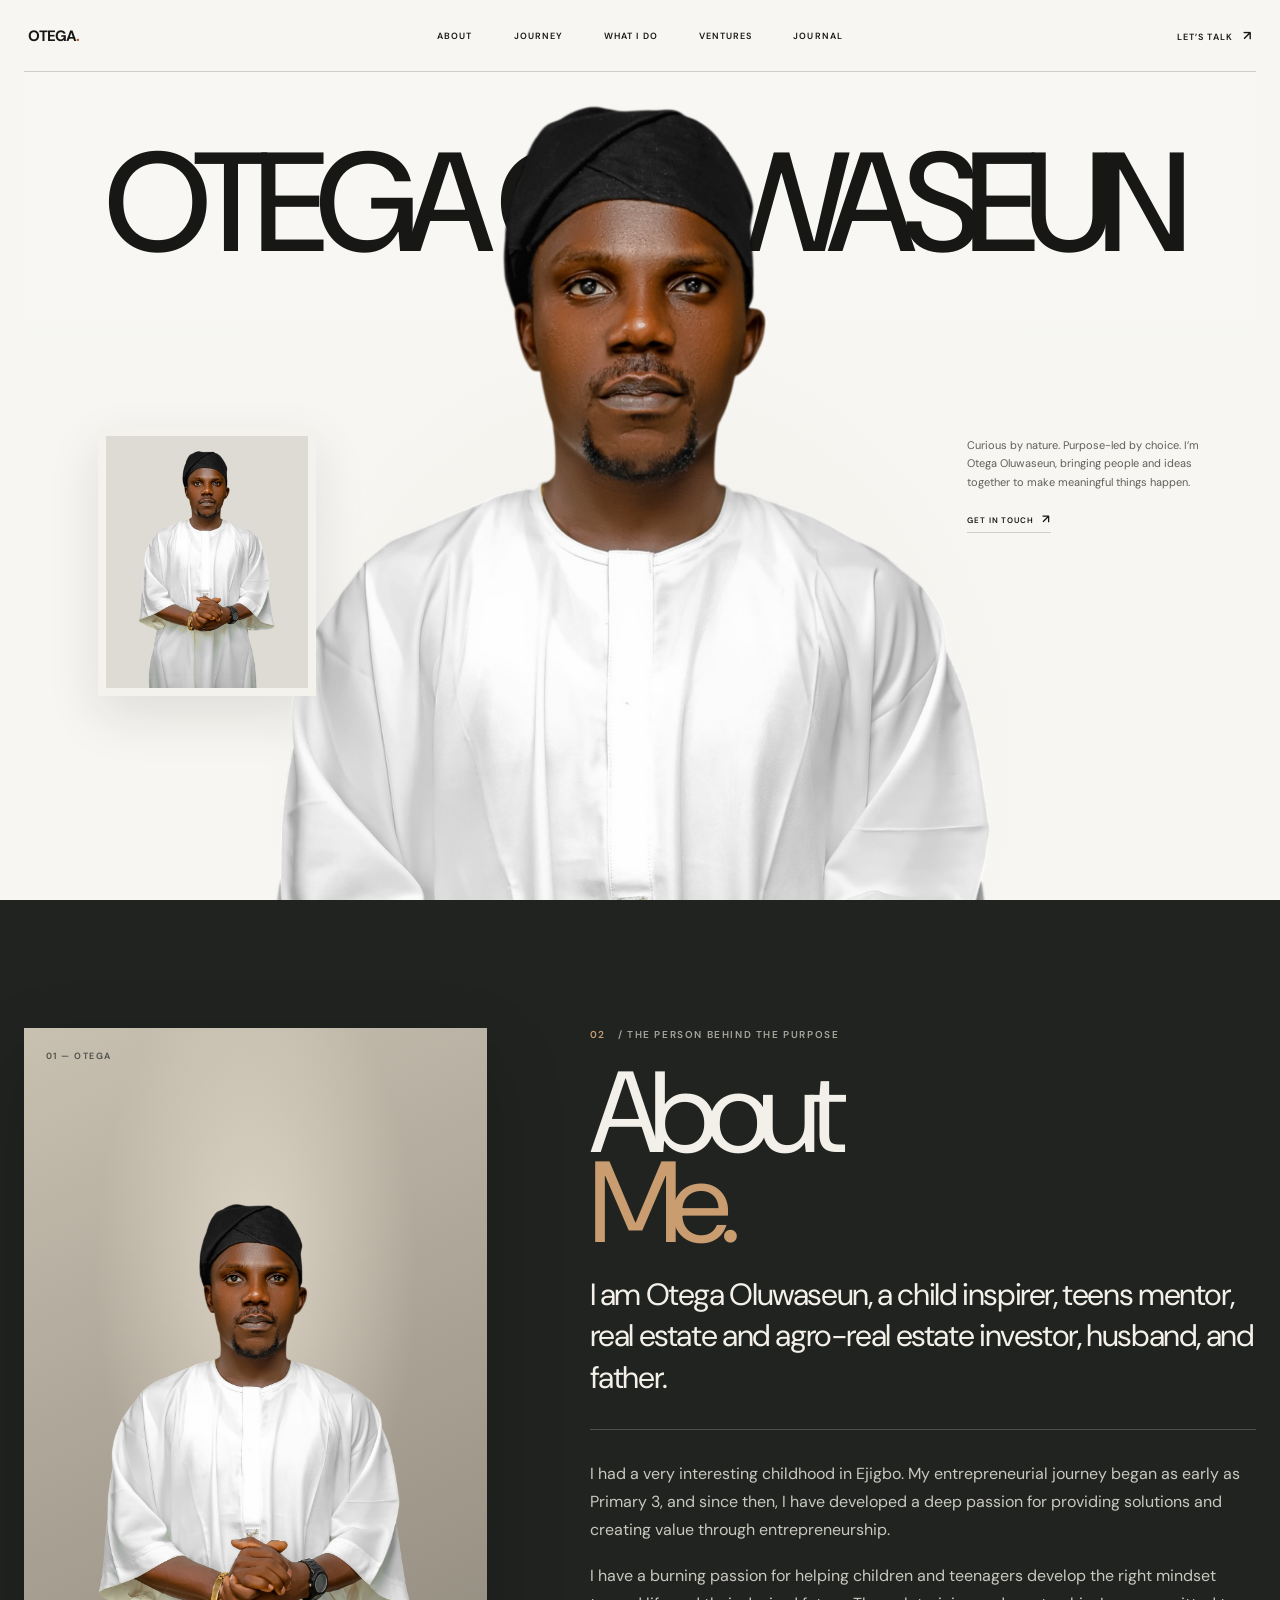
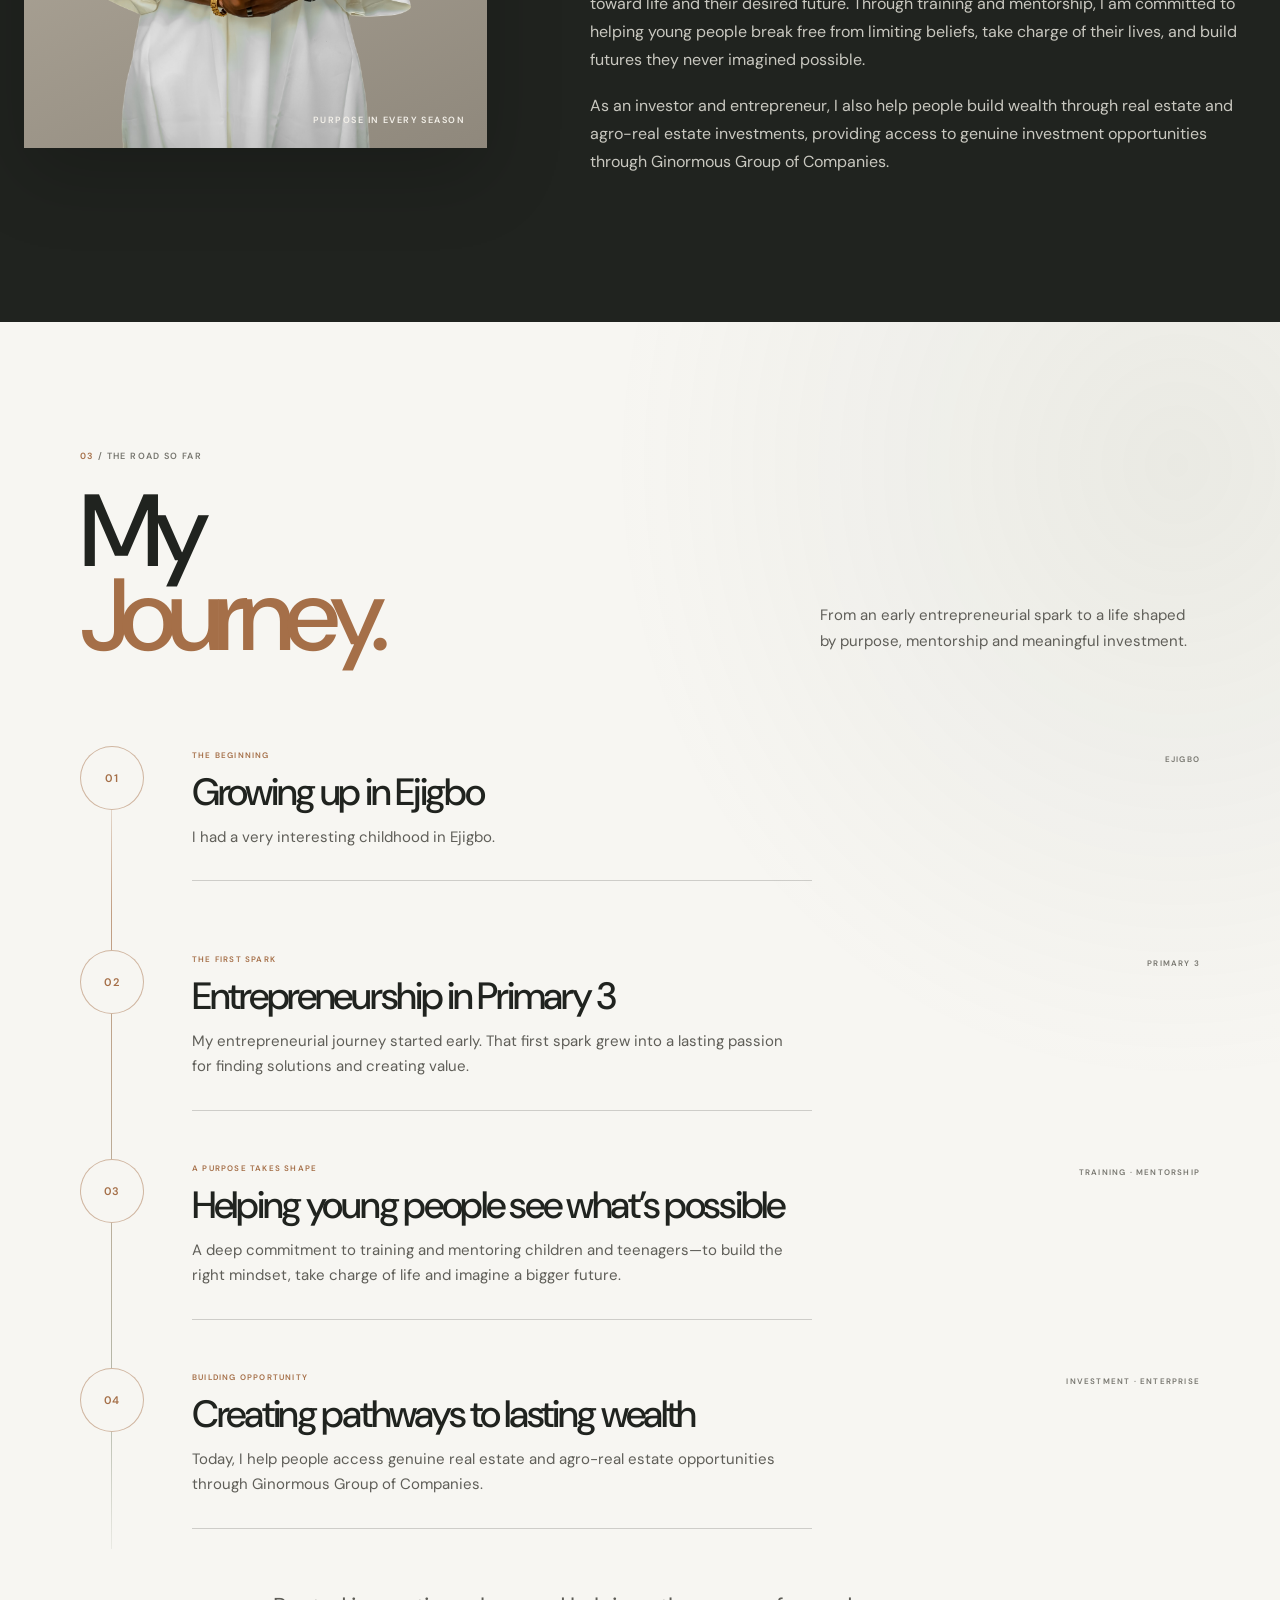
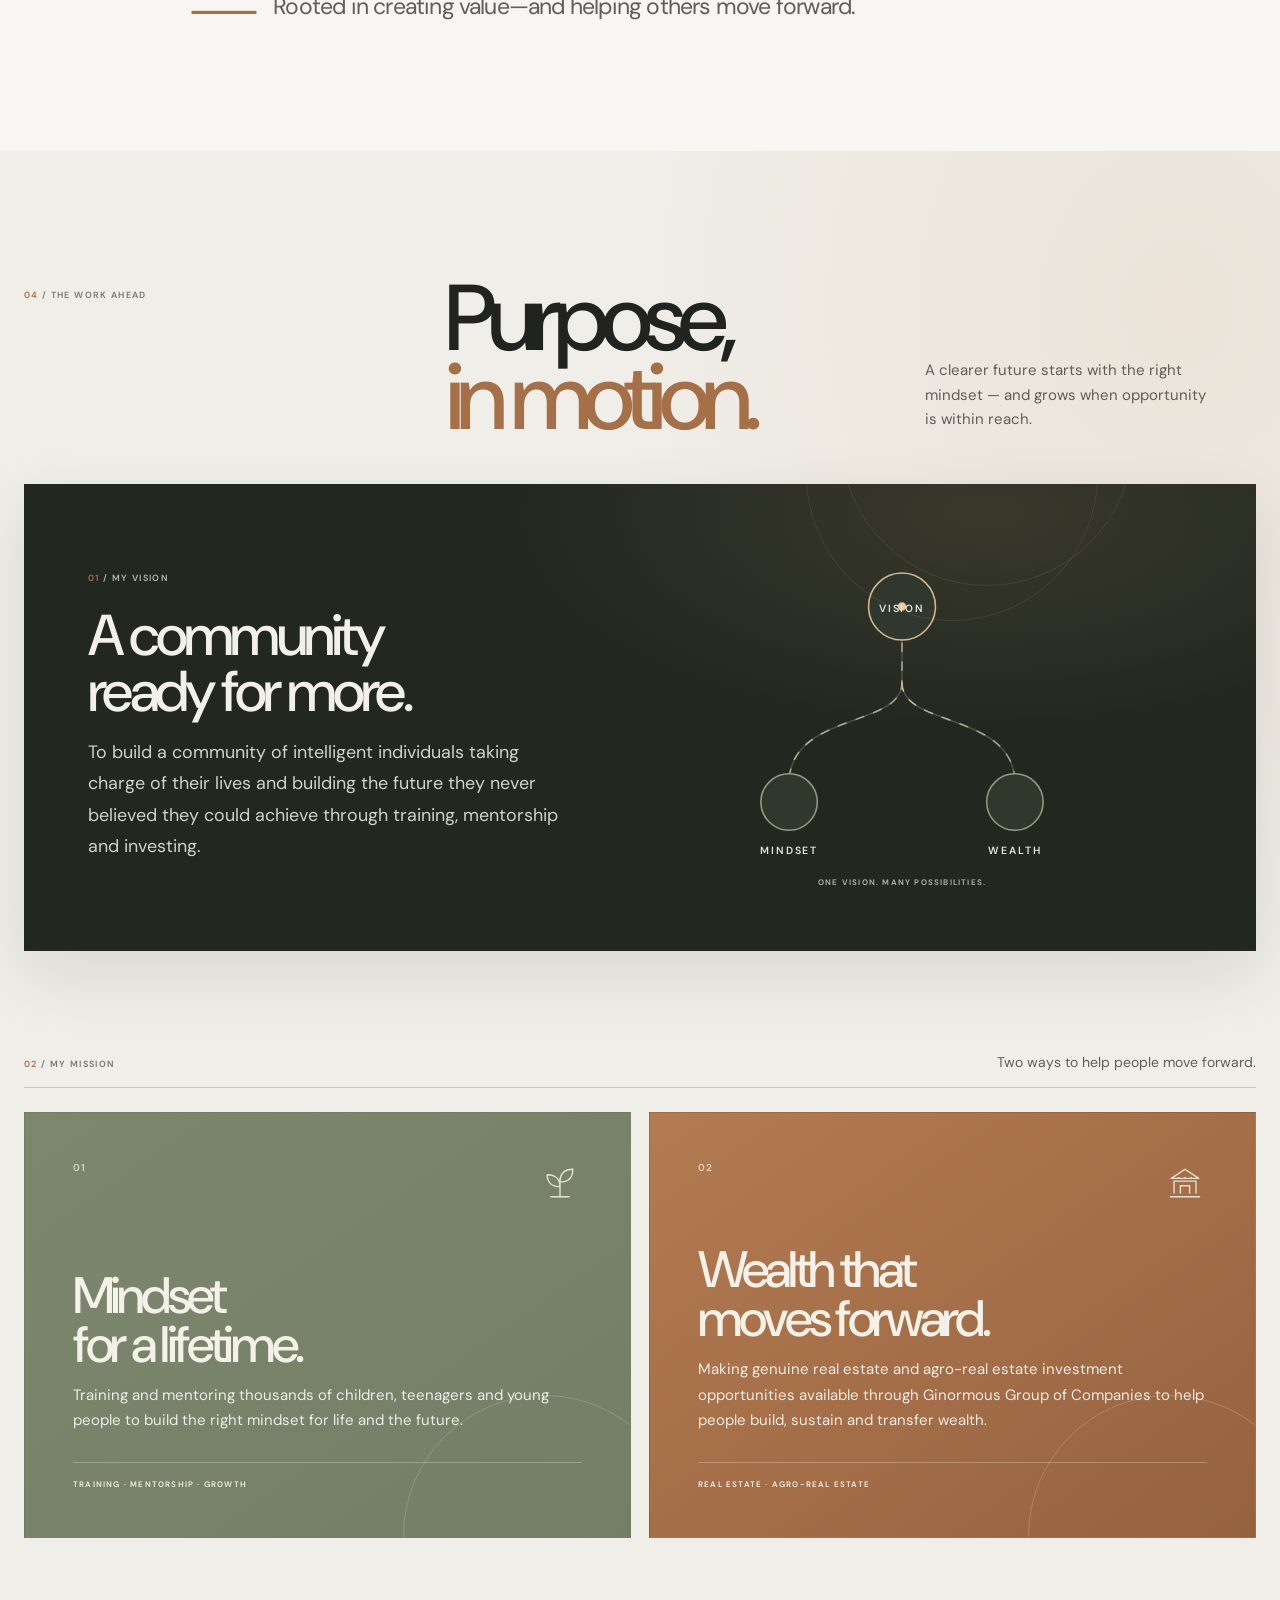
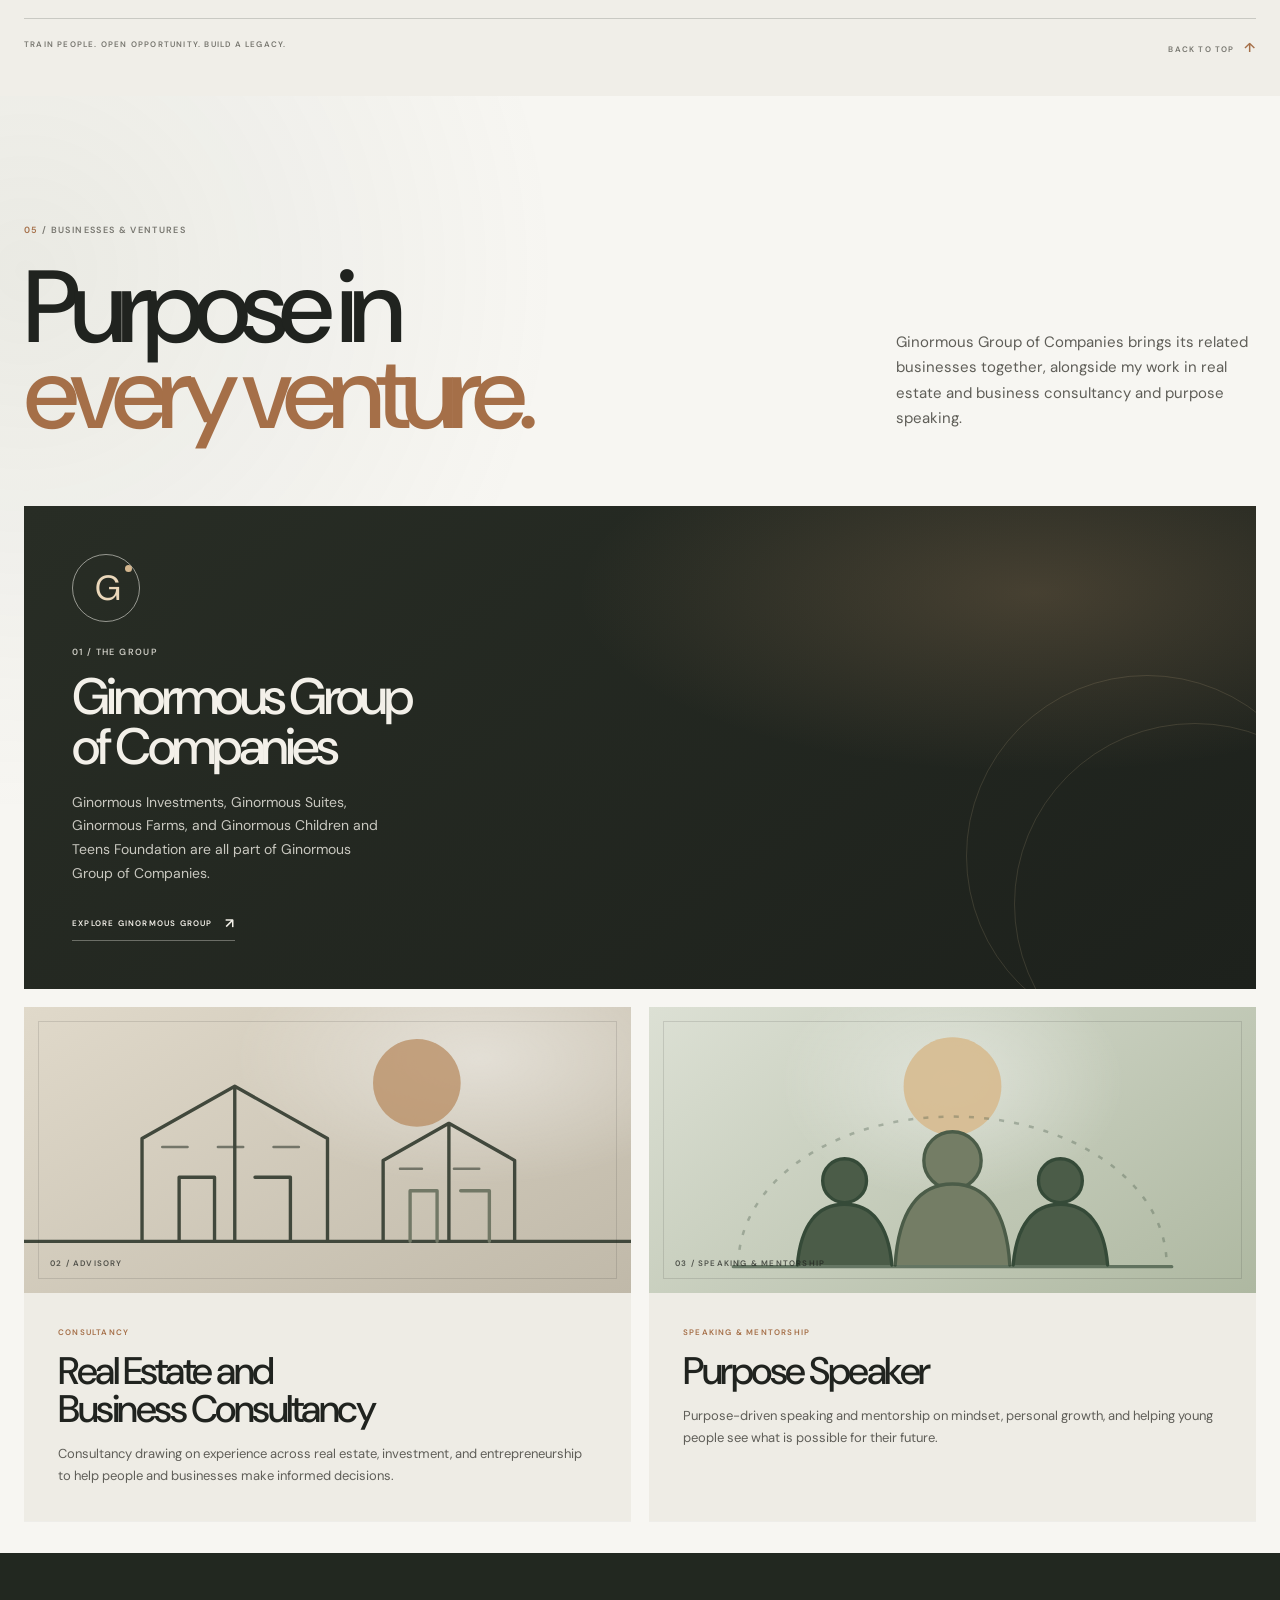
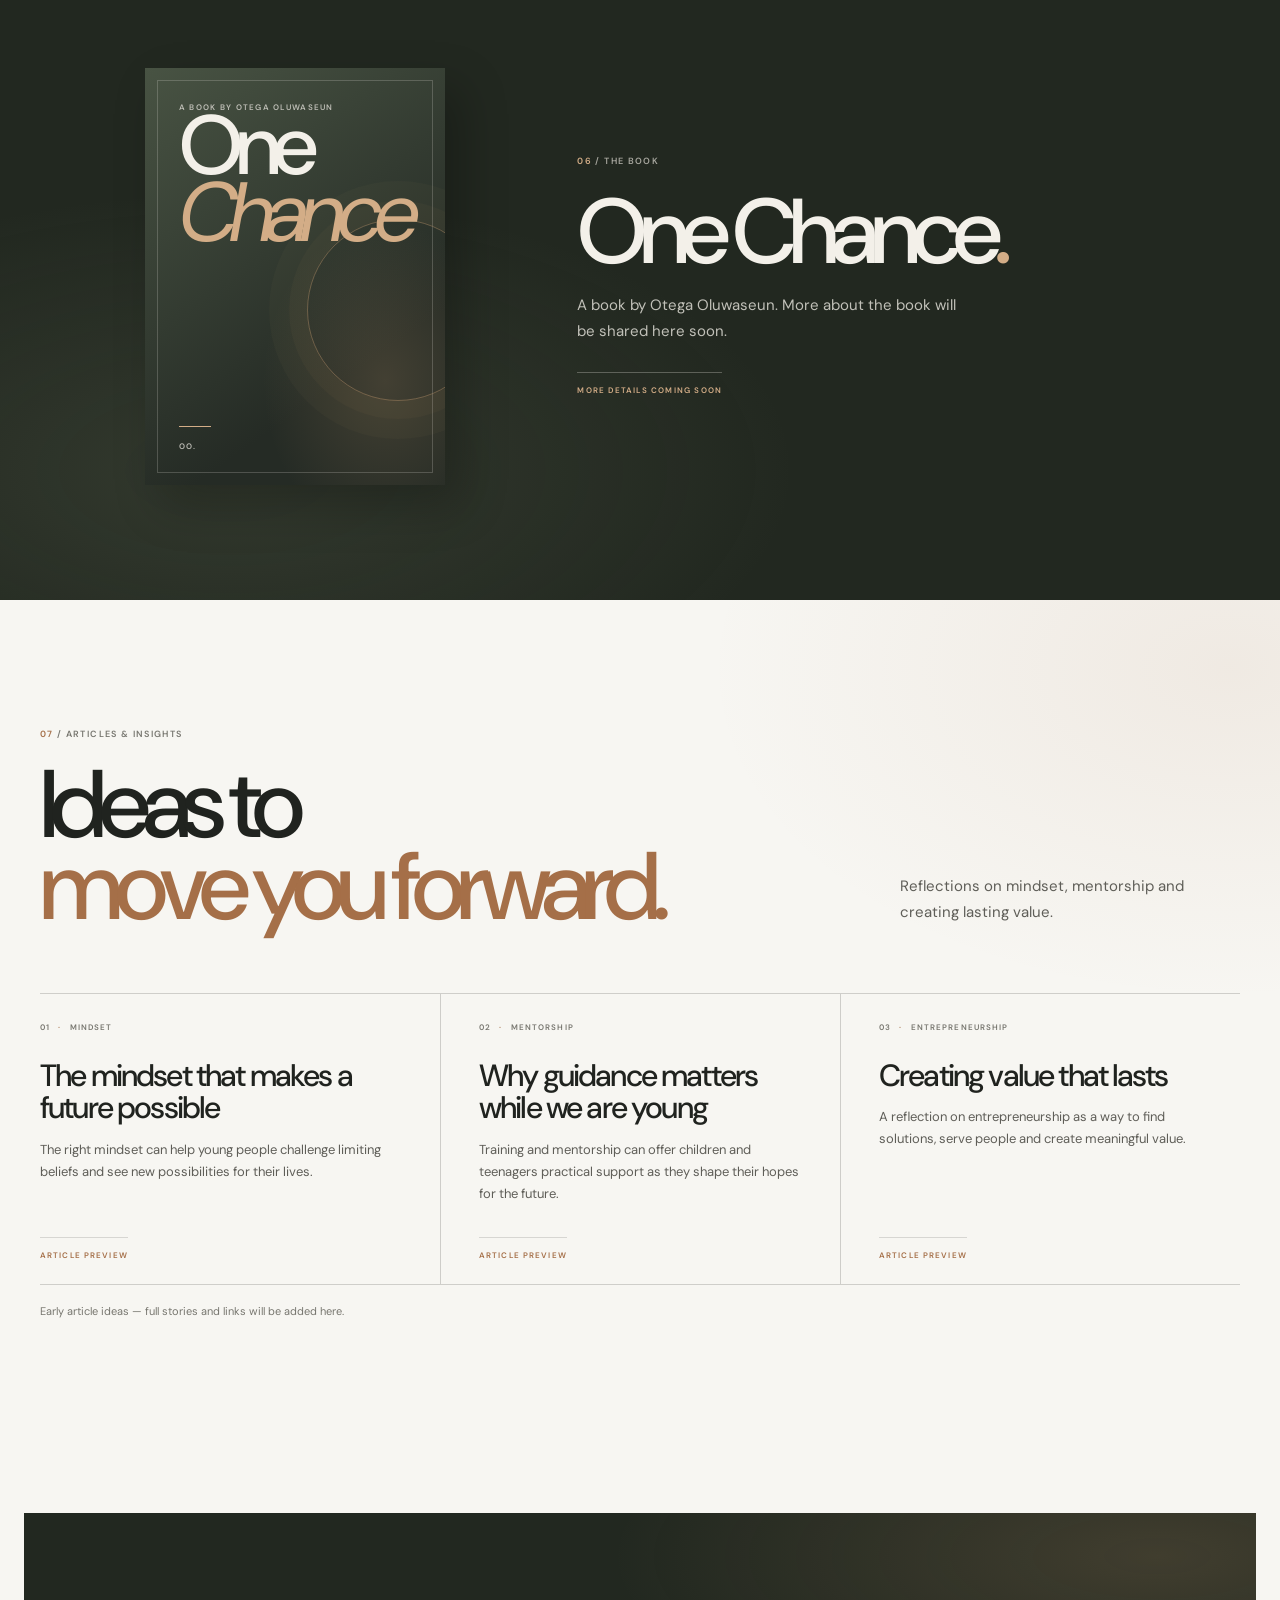
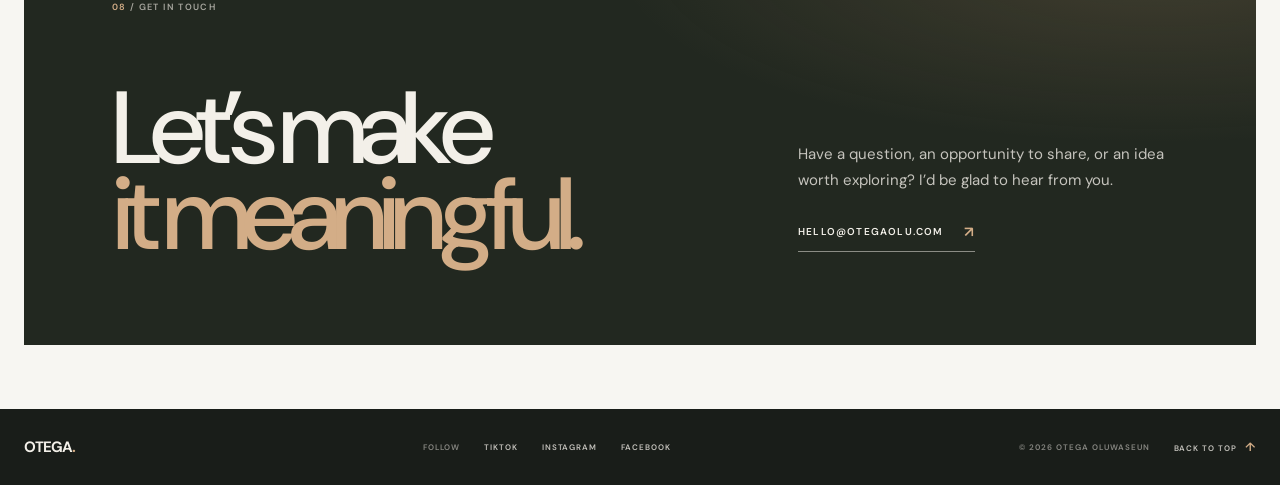
==== index.html @ bd90fb44 "Deploy Otega Oluwaseun portfolio Co-authored-by: Copilot <223556219+Copilot@users.noreply.github.com" ====
<!doctype html>
<html lang="en">
  <head>
    <meta charset="UTF-8" />
    <meta name="viewport" content="width=device-width, initial-scale=1" />
    <meta
      name="description"
      content="Meet Otega Oluwaseun — building thoughtful ideas with purpose."
    />
    <meta name="theme-color" content="#f7f6f2" />
    <title>Otega Oluwaseun — Personal Portfolio</title>
    <link rel="preconnect" href="https://fonts.googleapis.com" />
    <link rel="preconnect" href="https://fonts.gstatic.com" crossorigin />
    <link
      href="https://fonts.googleapis.com/css2?family=DM+Sans:wght@400;500;600;700&display=swap"
      rel="stylesheet"
    />
    <link rel="stylesheet" href="styles.css" />
    <script src="animations.js" defer></script>
  </head>
  <body>
    <a class="skip-link" href="#main-content">Skip to content</a>
    <div
      class="reading-progress"
      role="progressbar"
      aria-label="Page reading progress"
      aria-valuemin="0"
      aria-valuemax="100"
      aria-valuenow="0"
    >
      <span></span>
    </div>
    <main id="main-content" tabindex="-1">
      <section class="hero" id="home" aria-labelledby="hero-title">
        <header class="site-header">
          <a class="wordmark" href="#home" aria-label="Otega Oluwaseun home">
            OTEGA<span>.</span>
          </a>
          <button
            class="menu-toggle"
            type="button"
            aria-expanded="false"
            aria-controls="primary-navigation"
            aria-label="Open navigation menu"
          >
            <span></span>
            <span></span>
          </button>
          <nav class="main-nav" id="primary-navigation" aria-label="Main navigation">
            <a href="#about">ABOUT</a>
            <a href="#journey">JOURNEY</a>
            <a href="#mission">WHAT I DO</a>
            <a href="#ventures">VENTURES</a>
            <a href="#insights">JOURNAL</a>
            <a class="nav-contact" href="#contact">LET’S TALK <span aria-hidden="true">↗</span></a>
          </nav>
          <a class="contact-link" href="#contact">
            LET’S TALK <span aria-hidden="true">↗</span>
          </a>
        </header>

        <div class="hero-stage">
          <h1 id="hero-title" class="hero-title">OTEGA<br class="mobile-break" /> OLUWASEUN</h1>

          <img
            class="hero-portrait"
            data-hero-portrait
            src="images/Mr%20Tega%20Main.PNG"
            alt="Otega Oluwaseun, standing in a white traditional outfit"
            fetchpriority="high"
            decoding="async"
          />

          <div class="portrait-card" data-hero-card aria-hidden="true">
            <img
              src="images/Mr%20Tega%20Main.PNG"
              alt=""
              decoding="async"
            />
          </div>

          <div class="intro-copy" id="about-intro" data-hero-intro>
            <p>
              Curious by nature. Purpose-led by choice. I’m Otega Oluwaseun,
              bringing people and ideas together to make meaningful things
              happen.
            </p>
            <a class="text-link" href="mailto:hello@otegaolu.com">GET IN TOUCH <span aria-hidden="true">↗</span></a>
          </div>
        </div>
      </section>

      <section class="about-section" id="about" aria-labelledby="about-title">
        <div class="about-inner">
          <div class="about-visual" aria-hidden="true" data-reveal="left">
            <div class="about-visual-frame">
              <span class="about-image-index">01 — OTEGA</span>
              <img src="images/Mr%20Tega%20Main.PNG" alt="" loading="lazy" decoding="async" />
              <span class="about-image-caption">PURPOSE IN EVERY SEASON</span>
            </div>
          </div>

          <div class="about-copy" data-reveal="right">
            <p class="about-kicker"><span>02</span> / THE PERSON BEHIND THE PURPOSE</p>
            <h2 id="about-title">About<br /><span>Me.</span></h2>

            <p class="about-lead">
              I am Otega Oluwaseun, a child inspirer, teens mentor, real estate
              and agro-real estate investor, husband, and father.
            </p>

            <p class="about-story" data-reveal>
              I had a very interesting childhood in Ejigbo. My entrepreneurial
              journey began as early as Primary 3, and since then, I have
              developed a deep passion for providing solutions and creating
              value through entrepreneurship.
            </p>

            <p class="about-story" data-reveal>
              I have a burning passion for helping children and teenagers
              develop the right mindset toward life and their desired future.
              Through training and mentorship, I am committed to helping young
              people break free from limiting beliefs, take charge of their
              lives, and build futures they never imagined possible.
            </p>

            <p class="about-story" data-reveal>
              As an investor and entrepreneur, I also help people build wealth
              through real estate and agro-real estate investments, providing
              access to genuine investment opportunities through Ginormous
              Group of Companies.
            </p>
          </div>
        </div>
      </section>

      <section class="journey-section" id="journey" aria-labelledby="journey-title">
        <div class="journey-inner">
          <header class="journey-heading" data-reveal>
            <p class="journey-kicker"><span>03</span> / THE ROAD SO FAR</p>
            <div class="journey-heading-row">
              <h2 id="journey-title">My<br /><span>Journey.</span></h2>
              <p>
                From an early entrepreneurial spark to a life shaped by
                purpose, mentorship and meaningful investment.
              </p>
            </div>
          </header>

          <ol class="journey-timeline">
            <li class="journey-milestone" data-reveal>
              <span class="journey-marker" aria-hidden="true">01</span>
              <div class="journey-milestone-copy">
                <p class="journey-stage">THE BEGINNING</p>
                <h3>Growing up in Ejigbo</h3>
                <p>
                  I had a very interesting childhood in Ejigbo.
                </p>
              </div>
              <span class="journey-note">EJIGBO</span>
            </li>

            <li class="journey-milestone" data-reveal>
              <span class="journey-marker" aria-hidden="true">02</span>
              <div class="journey-milestone-copy">
                <p class="journey-stage">THE FIRST SPARK</p>
                <h3>Entrepreneurship in Primary 3</h3>
                <p>
                  My entrepreneurial journey started early. That first spark
                  grew into a lasting passion for finding solutions and
                  creating value.
                </p>
              </div>
              <span class="journey-note">PRIMARY 3</span>
            </li>

            <li class="journey-milestone" data-reveal>
              <span class="journey-marker" aria-hidden="true">03</span>
              <div class="journey-milestone-copy">
                <p class="journey-stage">A PURPOSE TAKES SHAPE</p>
                <h3>Helping young people see what’s possible</h3>
                <p>
                  A deep commitment to training and mentoring children and
                  teenagers—to build the right mindset, take charge of life
                  and imagine a bigger future.
                </p>
              </div>
              <span class="journey-note">TRAINING · MENTORSHIP</span>
            </li>

            <li class="journey-milestone" data-reveal>
              <span class="journey-marker" aria-hidden="true">04</span>
              <div class="journey-milestone-copy">
                <p class="journey-stage">BUILDING OPPORTUNITY</p>
                <h3>Creating pathways to lasting wealth</h3>
                <p>
                  Today, I help people access genuine real estate and
                  agro-real estate opportunities through Ginormous Group of
                  Companies.
                </p>
              </div>
              <span class="journey-note">INVESTMENT · ENTERPRISE</span>
            </li>
          </ol>

          <p class="journey-signoff" data-reveal>
            <span aria-hidden="true">—</span>
            Rooted in creating value—and helping others move forward.
          </p>
        </div>
      </section>

      <section class="direction-section" id="mission" aria-labelledby="direction-title">
        <div class="direction-inner">
          <header class="direction-heading" data-reveal>
            <p class="direction-kicker"><span>04</span> / THE WORK AHEAD</p>
            <h2 id="direction-title">Purpose,<br /><span>in motion.</span></h2>
            <p class="direction-intro">
              A clearer future starts with the right mindset — and grows when
              opportunity is within reach.
            </p>
          </header>

          <article class="vision-card" id="vision" data-reveal>
            <div class="vision-copy">
              <p class="direction-label"><span>01</span> / MY VISION</p>
              <h3>A community<br />ready for more.</h3>
              <p class="vision-statement">
                To build a community of intelligent individuals taking charge
                of their lives and building the future they never believed they
                could achieve through training, mentorship and investing.
              </p>
            </div>

            <div class="vision-diagram">
              <svg
                viewBox="0 0 440 320"
                role="img"
                aria-label="One shared vision connects personal growth and lasting wealth."
              >
                <defs>
                  <linearGradient id="vision-path" x1="0" y1="0" x2="1" y2="1">
                    <stop offset="0" stop-color="#d5b78f" />
                    <stop offset="1" stop-color="#8f9b7c" />
                  </linearGradient>
                </defs>
                <path class="diagram-track" d="M220 73V129C220 172 112 157 112 225" />
                <path class="diagram-track" d="M220 129C220 172 328 157 328 225" />
                <path class="diagram-flow" d="M220 73V129C220 172 112 157 112 225" />
                <path class="diagram-flow diagram-flow-delay" d="M220 129C220 172 328 157 328 225" />
                <circle class="diagram-core" cx="220" cy="56" r="32" />
                <circle class="diagram-node" cx="112" cy="243" r="27" />
                <circle class="diagram-node" cx="328" cy="243" r="27" />
                <circle class="diagram-spark" cx="220" cy="56" r="4" />
                <text x="220" y="61" text-anchor="middle">VISION</text>
                <text x="112" y="293" text-anchor="middle">MINDSET</text>
                <text x="328" y="293" text-anchor="middle">WEALTH</text>
              </svg>
              <span class="diagram-note">ONE VISION. MANY POSSIBILITIES.</span>
            </div>
          </article>

          <div class="mission-heading" id="mission-pillars" data-reveal>
            <p class="direction-label"><span>02</span> / MY MISSION</p>
            <p>Two ways to help people move forward.</p>
          </div>

          <div class="mission-grid">
            <article class="mission-card mission-card-growth" data-reveal>
              <div class="mission-card-top">
                <span class="mission-number">01</span>
                <svg viewBox="0 0 48 48" aria-hidden="true">
                  <path d="M24 39V19M24 28c-9 0-14-5-14-13 9 0 14 5 14 13ZM24 23c0-9 5-14 14-14 0 9-5 14-14 14Z" />
                  <path d="M14 39h20" />
                </svg>
              </div>
              <h3>Mindset<br />for a lifetime.</h3>
              <p>
                Training and mentoring thousands of children, teenagers and
                young people to build the right mindset for life and the
                future.
              </p>
              <span class="mission-card-foot">TRAINING · MENTORSHIP · GROWTH</span>
            </article>

            <article class="mission-card mission-card-wealth" data-reveal>
              <div class="mission-card-top">
                <span class="mission-number">02</span>
                <svg viewBox="0 0 48 48" aria-hidden="true">
                  <path d="M8 39h32M12 35V22h24v13M9 19l15-10 15 10H9Z" />
                  <path d="M19 35v-8h10v8M17 18h.01M24 18h.01M31 18h.01" />
                </svg>
              </div>
              <h3>Wealth that<br />moves forward.</h3>
              <p>
                Making genuine real estate and agro-real estate investment
                opportunities available through Ginormous Group of Companies
                to help people build, sustain and transfer wealth.
              </p>
              <span class="mission-card-foot">REAL ESTATE · AGRO-REAL ESTATE</span>
            </article>
          </div>

          <div class="direction-footer" data-reveal>
            <span>TRAIN PEOPLE. OPEN OPPORTUNITY. BUILD A LEGACY.</span>
            <a href="#home">BACK TO TOP <span aria-hidden="true">↑</span></a>
          </div>
        </div>
      </section>

      <section class="ventures-section" id="ventures" aria-labelledby="ventures-title">
        <div class="ventures-inner">
          <header class="ventures-heading" data-reveal>
            <p class="ventures-kicker"><span>05</span> / BUSINESSES &amp; VENTURES</p>
            <div class="ventures-title-row">
              <h2 id="ventures-title">Purpose in<br /><span>every venture.</span></h2>
              <p>
                Ginormous Group of Companies brings its related businesses
                together, alongside my work in real estate and business
                consultancy and purpose speaking.
              </p>
            </div>
          </header>

          <div class="ventures-layout">
            <article class="ventures-brand" data-reveal="left">
              <div class="brand-mark" aria-hidden="true">
                <span>G</span>
                <i></i>
              </div>
              <p class="brand-eyebrow">01 / THE GROUP</p>
              <h3>Ginormous Group<br />of Companies</h3>
              <p class="brand-copy">
                Ginormous Investments, Ginormous Suites, Ginormous Farms, and
                Ginormous Children and Teens Foundation are all part of
                Ginormous Group of Companies.
              </p>
              <a class="brand-link" href="ginormous-group.html">
                EXPLORE GINORMOUS GROUP <span aria-hidden="true">↗</span>
              </a>
            </article>

            <div class="venture-cards" id="venture-cards">
              <article class="venture-card" data-reveal>
                <div class="venture-art venture-art-property" aria-hidden="true">
                  <svg viewBox="0 0 360 170">
                    <path class="property-sun" d="M259 45a26 26 0 1 0 0 .1" />
                    <path class="property-ground" d="M0 139h360" />
                    <path class="property-building" d="M70 139V78l55-31 55 31v61M125 47v92M92 139v-38h21v38M137 101h21v38M213 139V91l39-22 39 22v48M252 69v70" />
                    <path class="property-building property-building-light" d="M229 139v-30h16v30m14-30h17v30" />
                    <path class="property-detail" d="M82 83h15m18 0h15m18 0h15M223 96h13m19 0h15" />
                  </svg>
                  <span class="art-label">02 / ADVISORY</span>
                </div>
                <div class="venture-card-copy">
                  <p class="venture-type">CONSULTANCY</p>
                  <h3>Real Estate and<br />Business Consultancy</h3>
                  <p>
                    Consultancy drawing on experience across real estate,
                    investment, and entrepreneurship to help people and
                    businesses make informed decisions.
                  </p>
                </div>
              </article>

              <article class="venture-card" data-reveal>
                <div class="venture-art venture-art-speaker" aria-hidden="true">
                  <svg viewBox="0 0 360 170">
                    <circle class="speaker-sun" cx="180" cy="47" r="29" />
                    <path class="speaker-orbit" d="M53 153c0-49 57-88 127-88s127 39 127 88" />
                    <circle class="speaker-person speaker-person-left" cx="116" cy="103" r="13" />
                    <circle class="speaker-person speaker-person-main" cx="180" cy="91" r="17" />
                    <circle class="speaker-person speaker-person-right" cx="244" cy="103" r="13" />
                    <path class="speaker-person speaker-person-left" d="M88 153c2-24 12-36 28-36s26 12 28 36" />
                    <path class="speaker-person speaker-person-main" d="M146 153c2-32 14-48 34-48s32 16 34 48" />
                    <path class="speaker-person speaker-person-right" d="M216 153c2-24 12-36 28-36s26 12 28 36" />
                    <path class="speaker-ground" d="M50 154h260" />
                  </svg>
                  <span class="art-label">03 / SPEAKING &amp; MENTORSHIP</span>
                </div>
                <div class="venture-card-copy">
                  <p class="venture-type">SPEAKING &amp; MENTORSHIP</p>
                  <h3>Purpose Speaker</h3>
                  <p>
                    Purpose-driven speaking and mentorship on mindset,
                    personal growth, and helping young people see what is
                    possible for their future.
                  </p>
                </div>
              </article>
            </div>
          </div>

        </div>
      </section>

      <section class="book-section" id="book" aria-labelledby="book-title">
        <div class="book-inner">
          <div class="book-cover" data-reveal="left" aria-label="Book cover design for One Chance by Otega Oluwaseun">
            <span class="book-cover-eyebrow">A BOOK BY OTEGA OLUWASEUN</span>
            <span class="book-cover-title">One<br /><i>Chance</i></span>
            <span class="book-cover-rule" aria-hidden="true"></span>
            <span class="book-cover-mark" aria-hidden="true">OO.</span>
          </div>
          <div class="book-copy" data-reveal>
            <p class="book-kicker"><span>06</span> / THE BOOK</p>
            <h2 id="book-title">One Chance<span>.</span></h2>
            <p>
              A book by Otega Oluwaseun. More about the book will be shared
              here soon.
            </p>
            <span class="book-status">MORE DETAILS COMING SOON</span>
          </div>
        </div>
      </section>

      <section class="insights-section" id="insights" aria-labelledby="insights-title">
        <div class="insights-inner">
          <header class="insights-heading" data-reveal>
            <p class="insights-kicker"><span>07</span> / ARTICLES &amp; INSIGHTS</p>
            <div class="insights-title-row">
              <h2 id="insights-title">Ideas to<br /><span>move you forward.</span></h2>
              <p>
                Reflections on mindset, mentorship and creating lasting value.
              </p>
            </div>
          </header>

          <div class="insights-grid">
            <article class="insight-card" data-reveal>
              <p class="insight-index">01 <span>·</span> MINDSET</p>
              <h3>The mindset that makes a future possible</h3>
              <p>
                The right mindset can help young people challenge limiting
                beliefs and see new possibilities for their lives.
              </p>
              <span class="insight-readiness">ARTICLE PREVIEW</span>
            </article>
            <article class="insight-card" data-reveal>
              <p class="insight-index">02 <span>·</span> MENTORSHIP</p>
              <h3>Why guidance matters while we are young</h3>
              <p>
                Training and mentorship can offer children and teenagers
                practical support as they shape their hopes for the future.
              </p>
              <span class="insight-readiness">ARTICLE PREVIEW</span>
            </article>
            <article class="insight-card" data-reveal>
              <p class="insight-index">03 <span>·</span> ENTREPRENEURSHIP</p>
              <h3>Creating value that lasts</h3>
              <p>
                A reflection on entrepreneurship as a way to find solutions,
                serve people and create meaningful value.
              </p>
              <span class="insight-readiness">ARTICLE PREVIEW</span>
            </article>
          </div>
          <p class="insights-note" data-reveal>
            Early article ideas — full stories and links will be added here.
          </p>
        </div>
      </section>

      <section class="contact-section" id="contact" aria-labelledby="contact-title">
        <div class="contact-inner" data-reveal>
          <p class="contact-kicker"><span>08</span> / GET IN TOUCH</p>
          <div class="contact-content">
            <h2 id="contact-title">Let’s make<br /><span>it meaningful.</span></h2>
            <div class="contact-copy">
              <p>
                Have a question, an opportunity to share, or an idea worth
                exploring? I’d be glad to hear from you.
              </p>
              <a class="contact-email" href="mailto:hello@otegaolu.com">
                HELLO@OTEGAOLU.COM <span aria-hidden="true">↗</span>
              </a>
            </div>
          </div>
        </div>
      </section>

      <footer class="site-footer">
        <a class="footer-wordmark" href="#home" aria-label="Otega Oluwaseun, back to home">
          OTEGA<span>.</span>
        </a>
        <nav class="social-links" aria-label="Social media profiles">
          <span>FOLLOW</span>
          <a href="https://www.tiktok.com/@the_otega_oluwaseun?_r=1&amp;_t=ZS-9AxxhIHBNzk" target="_blank" rel="noopener noreferrer" aria-label="TikTok profile for Otega Oluwaseun">TIKTOK</a>
          <a href="https://www.instagram.com/otega_oluwaseun?mdxt=MXdwaTI2anFsMGswMw==" target="_blank" rel="noopener noreferrer" aria-label="Instagram profile for Otega Oluwaseun">INSTAGRAM</a>
          <a href="https://www.facebook.com/share/18zokw1vDk/?mibextid=wwXIfr" target="_blank" rel="noopener noreferrer" aria-label="Facebook profile for Otega Oluwaseun">FACEBOOK</a>
        </nav>
        <p class="footer-copyright">© 2026 OTEGA OLUWASEUN</p>
        <a class="footer-top-link" href="#home">BACK TO TOP <span aria-hidden="true">↑</span></a>
      </footer>
    </main>
  </body>
</html>
---- styles.css ----
:root {
  color-scheme: light;
  font-family: "DM Sans", Arial, sans-serif;
  color: #171715;
  background: #f7f6f2;
  font-synthesis: none;
  text-rendering: optimizeLegibility;
  -webkit-font-smoothing: antialiased;
  -moz-osx-font-smoothing: grayscale;
  font-optical-sizing: auto;
  font-weight: 400;

  --paper: #f7f6f2;
  --ink: #171715;
  --muted: #77766f;
  --rule: rgba(23, 23, 21, 0.18);
  --card: #ece8e1;
  --about-bg: #20231f;
  --about-ink: #f3f0e9;
  --about-muted: #a7a69e;
  --about-accent: #c99d70;
  --accent-rust: #a56f48;
  --accent-olive: #747d65;
  --surface-soft: #eeece5;
  --ease-out: cubic-bezier(0.2, 0.7, 0.2, 1);
}

* {
  box-sizing: border-box;
}

html {
  overflow-x: clip;
  scroll-behavior: smooth;
  scroll-padding-top: 24px;
}

body {
  min-height: 100vh;
  margin: 0;
  overflow-x: hidden;
  background: var(--paper);
}

.reading-progress {
  position: fixed;
  z-index: 20;
  inset: 0 0 auto;
  height: 2px;
  background: transparent;
  pointer-events: none;
}

.reading-progress span {
  display: block;
  width: 100%;
  height: 100%;
  background: linear-gradient(90deg, var(--accent-rust), #d5b78f);
  transform: scaleX(var(--reading-progress, 0));
  transform-origin: left center;
  will-change: transform;
}

.skip-link {
  position: fixed;
  z-index: 30;
  top: 12px;
  left: 12px;
  padding: 12px 16px;
  color: #f3f0e9;
  background: #20231f;
  font-size: 13px;
  font-weight: 600;
  transform: translateY(calc(-100% - 16px));
  transition: transform 180ms ease;
}

.skip-link:focus {
  transform: translateY(0);
}

a {
  color: inherit;
  text-decoration: none;
}

::selection {
  color: var(--about-ink);
  background: var(--accent-rust);
}

:focus-visible {
  outline: 2px solid var(--accent-rust);
  outline-offset: 4px;
}

img {
  display: block;
  max-width: 100%;
}

main {
  width: 100%;
}

.hero {
  width: min(100% - 48px, 1600px);
  min-height: 100vh;
  margin: 0 auto;
  display: flex;
  flex-direction: column;
}

.site-header {
  position: relative;
  z-index: 5;
  display: grid;
  grid-template-columns: 1fr 1fr 1fr;
  align-items: center;
  min-height: 72px;
  padding: 0 4px;
  border-bottom: 1px solid var(--rule);
}

.wordmark {
  width: fit-content;
  font-size: 15px;
  font-weight: 700;
  letter-spacing: -0.07em;
}

.wordmark span {
  color: #a45d3f;
}

.main-nav {
  display: flex;
  justify-content: center;
  gap: clamp(20px, 3.2vw, 48px);
}

.menu-toggle,
.nav-contact {
  display: none;
}

.main-nav a,
.contact-link,
.eyebrow,
.copy-index,
.text-link {
  font-size: 9px;
  font-weight: 600;
  letter-spacing: 0.12em;
}

.main-nav a,
.contact-link,
.text-link {
  transition: opacity 160ms ease;
}

.main-nav a:hover,
.contact-link:hover,
.text-link:hover {
  opacity: 0.55;
}

.main-nav a[aria-current="location"] {
  color: var(--accent-rust);
}

.contact-link {
  justify-self: end;
}

.contact-link span {
  margin-left: 7px;
  font-size: 13px;
}

.hero-stage {
  position: relative;
  isolation: isolate;
  flex: 1;
  min-height: min(780px, calc(100vh - 72px));
  overflow: hidden;
  background:
    radial-gradient(ellipse at 50% 84%, rgba(201, 196, 184, 0.19), transparent 44%),
    linear-gradient(180deg, rgba(255, 255, 255, 0.16), transparent 50%);
}

.hero-stage h1 {
  position: absolute;
  z-index: 1;
  top: 9%;
  left: 50%;
  width: 100%;
  margin: 0;
  transform: translateX(-50%);
  font-size: clamp(68px, 11vw, 188px);
  font-weight: 500;
  letter-spacing: -0.095em;
  line-height: 0.8;
  text-align: center;
  white-space: nowrap;
}

.mobile-break {
  display: none;
}

.hero-portrait {
  position: absolute;
  z-index: 2;
  bottom: -18%;
  left: 50%;
  width: min(118vw, 1500px);
  height: 170%;
  transform: translate(-50%, 380px);
  object-fit: contain;
  object-position: center bottom;
}

.portrait-card {
  position: absolute;
  z-index: 3;
  top: 43%;
  left: 6%;
  width: clamp(128px, 17vw, 225px);
  padding: 8px;
  background: #f4f2ec;
  box-shadow: 0 20px 50px rgba(34, 30, 25, 0.11);
}

.portrait-card img {
  display: block;
  width: 100%;
  height: clamp(140px, 20vw, 252px);
  background: #dedbd4;
  object-fit: cover;
  object-position: center 16%;
}

.intro-copy {
  position: absolute;
  z-index: 3;
  top: 44%;
  right: 4%;
  width: min(240px, 23%);
}

.intro-copy p {
  margin: 0;
  color: #5f5e58;
  font-size: 11px;
  line-height: 1.65;
}

.text-link {
  display: inline-block;
  margin-top: 20px;
  padding-bottom: 5px;
  border-bottom: 1px solid var(--rule);
  font-size: 8px;
}

.text-link span {
  margin-left: 5px;
  font-size: 12px;
}

.about-section {
  width: 100%;
  margin: 0;
  padding: clamp(88px, 10vw, 152px) 24px;
  color: var(--about-ink);
  background: var(--about-bg);
}

.about-inner {
  display: grid;
  grid-template-columns: minmax(320px, 0.82fr) minmax(0, 1.18fr);
  align-items: center;
  gap: clamp(48px, 8vw, 128px);
  width: min(100%, 1320px);
  margin: 0 auto;
}

.about-copy {
  max-width: 740px;
}

.about-kicker {
  display: flex;
  align-items: center;
  gap: 12px;
  margin: 0 0 28px;
  color: var(--about-muted);
  font-size: 10px;
  font-weight: 600;
  letter-spacing: 0.16em;
  text-transform: uppercase;
}

.about-kicker span {
  color: var(--about-accent);
}

.about-copy h2 {
  margin: 0 0 26px;
  font-size: clamp(64px, 9vw, 128px);
  line-height: 0.78;
  letter-spacing: -0.09em;
  font-weight: 400;
}

.about-copy h2 span {
  color: var(--about-accent);
}

.about-copy .about-lead {
  max-width: 680px;
  margin: 0 0 30px;
  padding-bottom: 30px;
  border-bottom: 1px solid rgba(243, 240, 233, 0.22);
  color: var(--about-ink);
  font-size: clamp(21px, 2.4vw, 32px);
  line-height: 1.35;
  letter-spacing: -0.045em;
}

.about-copy .about-story {
  max-width: 650px;
  margin: 0 0 18px;
  color: #c9c8c0;
  font-size: clamp(15px, 1.25vw, 18px);
  line-height: 1.75;
}

.about-visual {
  position: relative;
  align-self: stretch;
  min-height: 620px;
}

.about-visual-frame {
  position: sticky;
  top: 32px;
  width: 100%;
  height: min(70vw, 720px);
  min-height: 560px;
  overflow: hidden;
  background:
    radial-gradient(ellipse at 50% 34%, rgba(246, 238, 222, 0.62), transparent 49%),
    linear-gradient(155deg, #c8c0b1, #8f887c);
  box-shadow: 0 28px 72px rgba(0, 0, 0, 0.18);
}

.about-visual-frame img {
  position: absolute;
  inset: auto 0 0;
  width: 100%;
  height: 94%;
  object-fit: contain;
  object-position: center bottom;
}

.about-image-index,
.about-image-caption {
  position: absolute;
  z-index: 1;
  color: rgba(32, 35, 31, 0.72);
  font-size: 9px;
  font-weight: 600;
  letter-spacing: 0.16em;
}

.about-image-index {
  top: 22px;
  left: 22px;
}

.about-image-caption {
  right: 22px;
  bottom: 22px;
  color: var(--about-ink);
}

.journey-section {
  --journey-bg: #f7f6f2;
  --journey-ink: #20231f;
  --journey-muted: #77766f;
  --journey-accent: var(--accent-rust);

  padding: clamp(80px, 10vw, 144px) 24px;
  color: var(--journey-ink);
  background:
    radial-gradient(ellipse at 92% 10%, rgba(116, 125, 101, 0.1), transparent 34%),
    var(--journey-bg);
}

.journey-inner {
  width: min(100%, 1120px);
  margin: 0 auto;
}

.journey-heading {
  margin-bottom: clamp(44px, 7vw, 88px);
}

.journey-kicker,
.journey-stage,
.journey-note {
  font-size: 9px;
  font-weight: 600;
  letter-spacing: 0.15em;
}

.journey-kicker {
  margin: 0 0 28px;
  color: var(--journey-muted);
}

.journey-kicker span {
  color: var(--journey-accent);
}

.journey-heading-row {
  display: flex;
  align-items: end;
  justify-content: space-between;
  gap: 48px;
}

.journey-heading h2 {
  margin: 0;
  font-size: clamp(60px, 8vw, 108px);
  font-weight: 500;
  letter-spacing: -0.085em;
  line-height: 0.82;
}

.journey-heading h2 span {
  color: var(--journey-accent);
}

.journey-heading-row > p {
  max-width: 380px;
  margin: 0 0 4px;
  color: #5f5e58;
  font-size: 15px;
  line-height: 1.7;
}

.journey-timeline {
  position: relative;
  display: grid;
  gap: 0;
  margin: 0;
  padding: 0;
  list-style: none;
}

.journey-timeline::before {
  position: absolute;
  top: 28px;
  bottom: 28px;
  left: 31px;
  width: 1px;
  background: linear-gradient(
    to bottom,
    rgba(165, 111, 72, 0.1),
    rgba(165, 111, 72, 0.65) 18%,
    rgba(116, 125, 101, 0.5) 82%,
    rgba(116, 125, 101, 0.1)
  );
  content: "";
}

.journey-milestone {
  position: relative;
  display: grid;
  grid-template-columns: 64px minmax(0, 1fr) minmax(140px, 0.35fr);
  align-items: start;
  gap: clamp(20px, 4vw, 48px);
  min-height: 204px;
  padding: 0 0 48px;
}

.journey-marker {
  position: relative;
  z-index: 1;
  display: grid;
  width: 64px;
  height: 64px;
  place-items: center;
  border: 1px solid rgba(165, 111, 72, 0.48);
  border-radius: 50%;
  color: var(--journey-accent);
  background: var(--journey-bg);
  font-size: 11px;
  font-weight: 600;
  letter-spacing: 0.08em;
  transition:
    color 240ms ease,
    background 240ms ease,
    border-color 240ms ease,
    transform 320ms var(--ease-out);
}

.journey-milestone:hover .journey-marker {
  color: #f3f0e9;
  background: var(--journey-accent);
  border-color: var(--journey-accent);
  transform: scale(1.06);
}

.journey-milestone-copy {
  max-width: 620px;
  padding: 4px 0 30px;
  border-bottom: 1px solid var(--rule);
}

.journey-stage {
  margin: 0 0 13px;
  color: var(--journey-accent);
  font-size: 8px;
}

.journey-milestone h3 {
  margin: 0 0 12px;
  font-size: clamp(25px, 3vw, 38px);
  font-weight: 500;
  letter-spacing: -0.06em;
  line-height: 1.05;
}

.insight-card {
  transition:
    background-color 240ms ease,
    padding 320ms var(--ease-out);
}

.journey-milestone-copy > p:last-child {
  max-width: 600px;
  margin: 0;
  color: #5f5e58;
  font-size: 15px;
  line-height: 1.7;
}

.journey-note {
  justify-self: end;
  padding-top: 8px;
  color: var(--journey-muted);
  font-size: 8px;
  text-align: right;
}

.journey-signoff {
  display: flex;
  align-items: center;
  gap: 18px;
  max-width: 760px;
  margin: 12px 0 0 112px;
  color: #5f5e58;
  font-size: clamp(17px, 2vw, 23px);
  line-height: 1.5;
  letter-spacing: -0.035em;
}

.journey-signoff span {
  color: var(--journey-accent);
  font-family: Georgia, serif;
  font-size: 64px;
  line-height: 0.5;
}

.direction-section {
  --direction-bg: #f0eee8;
  --direction-ink: #20231f;
  --direction-muted: #77766f;
  --direction-accent: var(--accent-rust);

  padding: clamp(88px, 10vw, 144px) 24px 32px;
  color: var(--direction-ink);
  background:
    radial-gradient(ellipse at 92% 10%, rgba(201, 157, 112, 0.13), transparent 34%),
    var(--direction-bg);
}

.direction-inner {
  width: min(100%, 1320px);
  margin: 0 auto;
}

.direction-heading {
  display: grid;
  grid-template-columns: 1fr 1.15fr 0.85fr;
  align-items: end;
  gap: 32px;
  margin-bottom: 48px;
}

.direction-kicker,
.direction-label,
.diagram-note,
.mission-card-foot,
.direction-footer {
  font-size: 9px;
  font-weight: 600;
  letter-spacing: 0.15em;
}

.direction-kicker {
  align-self: start;
  margin: 10px 0 0;
  color: var(--direction-muted);
}

.direction-kicker span,
.direction-label span {
  color: var(--direction-accent);
}

.direction-heading h2 {
  margin: 0;
  font-size: clamp(56px, 7.3vw, 100px);
  font-weight: 500;
  letter-spacing: -0.085em;
  line-height: 0.84;
}

.direction-heading h2 span {
  color: var(--direction-accent);
}

.direction-intro {
  max-width: 290px;
  margin: 0 0 4px;
  color: #5f5e58;
  font-size: 15px;
  line-height: 1.65;
}

.vision-card {
  position: relative;
  display: grid;
  grid-template-columns: 0.95fr 1.05fr;
  align-items: center;
  min-height: 420px;
  overflow: hidden;
  padding: clamp(32px, 5vw, 72px);
  color: var(--about-ink);
  background:
    radial-gradient(ellipse at 78% 6%, rgba(201, 157, 112, 0.14), transparent 35%),
    #222820;
  box-shadow: 0 24px 64px rgba(20, 24, 19, 0.1);
}

.vision-card::before,
.vision-card::after {
  position: absolute;
  width: 290px;
  height: 290px;
  border: 1px solid rgba(213, 183, 143, 0.12);
  border-radius: 50%;
  content: "";
  pointer-events: none;
}

.vision-card::before {
  top: -190px;
  right: 10%;
}

.vision-card::after {
  top: -155px;
  right: calc(10% + 35px);
}

.vision-copy {
  position: relative;
  z-index: 1;
  max-width: 500px;
}

.direction-label {
  margin: 0 0 24px;
  color: #b9b8af;
}

.vision-copy h3 {
  margin: 0 0 18px;
  font-size: clamp(36px, 4.5vw, 58px);
  font-weight: 500;
  letter-spacing: -0.065em;
  line-height: 0.96;
}

.vision-statement {
  max-width: 490px;
  margin: 0;
  color: #d3d1c9;
  font-size: clamp(15px, 1.4vw, 18px);
  line-height: 1.75;
}

.vision-diagram {
  position: relative;
  justify-self: center;
  width: min(100%, 460px);
}

.vision-diagram svg {
  display: block;
  width: 100%;
  overflow: visible;
}

.vision-diagram text {
  fill: #e8e4da;
  font-family: "DM Sans", Arial, sans-serif;
  font-size: 10px;
  font-weight: 600;
  letter-spacing: 1.8px;
}

.diagram-track,
.diagram-flow {
  fill: none;
  stroke-linecap: round;
  stroke-width: 1.5;
}

.diagram-track {
  stroke: rgba(232, 228, 218, 0.2);
}

.diagram-flow {
  stroke: url("#vision-path");
  stroke-dasharray: 8 10;
  animation: vision-flow 8s linear infinite;
}

.diagram-flow-delay {
  animation-delay: -4s;
}

.diagram-core {
  fill: #30382d;
  stroke: #d5b78f;
  stroke-width: 1.5;
}

.diagram-node {
  fill: #30382d;
  stroke: #8f9b7c;
  stroke-width: 1.5;
}

.diagram-spark {
  fill: #e7c89e;
  transform-box: fill-box;
  transform-origin: center;
  animation: vision-pulse 3s ease-in-out infinite;
}

.diagram-note {
  display: block;
  margin-top: -6px;
  color: #b9b8af;
  text-align: center;
  font-size: 8px;
}

.mission-heading {
  display: flex;
  align-items: baseline;
  justify-content: space-between;
  gap: 24px;
  margin: clamp(64px, 8vw, 112px) 0 24px;
  padding-bottom: 16px;
  border-bottom: 1px solid var(--rule);
}

.mission-heading .direction-label {
  margin: 0;
  color: var(--direction-muted);
}

.mission-heading > p:last-child {
  margin: 0;
  color: #5f5e58;
  font-size: 14px;
}

.mission-grid {
  display: grid;
  grid-template-columns: repeat(2, minmax(0, 1fr));
  gap: 18px;
}

.mission-card {
  position: relative;
  display: flex;
  min-height: 340px;
  flex-direction: column;
  padding: clamp(26px, 4vw, 48px);
  overflow: hidden;
  border: 1px solid rgba(32, 35, 31, 0.04);
  transition:
    transform 320ms var(--ease-out),
    box-shadow 320ms var(--ease-out),
    filter 320ms ease;
}

.mission-card:hover {
  transform: translateY(-7px);
  box-shadow: 0 20px 46px rgba(32, 35, 31, 0.12);
  filter: saturate(1.08);
}

.mission-card-growth {
  color: #f4f1e9;
  background: linear-gradient(145deg, #7d876e, var(--accent-olive));
}

.mission-card-wealth {
  color: #f4f1e9;
  background: linear-gradient(145deg, #b37b51, #95623f);
}

.mission-card::after {
  position: absolute;
  right: -55px;
  bottom: -140px;
  width: 280px;
  height: 280px;
  border: 1px solid rgba(255, 255, 255, 0.18);
  border-radius: 50%;
  content: "";
  pointer-events: none;
}

.mission-card-top {
  display: flex;
  align-items: flex-start;
  justify-content: space-between;
}

.mission-number {
  font-size: 10px;
  font-weight: 600;
  letter-spacing: 0.12em;
  opacity: 0.74;
}

.mission-card-top svg {
  width: 44px;
  fill: none;
  stroke: currentColor;
  stroke-linecap: round;
  stroke-linejoin: round;
  stroke-width: 1.5;
  opacity: 0.88;
  transition: transform 240ms ease;
}

.mission-card:hover .mission-card-top svg {
  transform: translateY(-4px);
}

.mission-card h3 {
  margin: auto 0 14px;
  padding-top: 40px;
  font-size: clamp(34px, 4vw, 54px);
  font-weight: 500;
  letter-spacing: -0.065em;
  line-height: 0.96;
}

.mission-card > p {
  max-width: 520px;
  margin: 0;
  font-size: 15px;
  line-height: 1.7;
  color: rgba(255, 255, 255, 0.86);
}

.mission-card-foot {
  margin-top: 28px;
  padding-top: 16px;
  border-top: 1px solid rgba(255, 255, 255, 0.26);
  font-size: 8px;
}

.direction-footer {
  display: flex;
  justify-content: space-between;
  gap: 20px;
  margin-top: 80px;
  padding: 20px 0 8px;
  border-top: 1px solid rgba(32, 35, 31, 0.18);
  color: var(--direction-muted);
  font-size: 8px;
}

.direction-footer a {
  transition: color 160ms ease;
}

.direction-footer a:hover {
  color: var(--direction-ink);
}

.direction-footer a span {
  margin-left: 6px;
  color: var(--direction-accent);
  font-size: 13px;
}

@keyframes vision-flow {
  to {
    stroke-dashoffset: -72;
  }
}

@keyframes vision-pulse {
  50% {
    opacity: 0.45;
    transform: scale(0.7);
  }
}

.ventures-section {
  --ventures-bg: #f7f6f2;
  --ventures-ink: #20231f;
  --ventures-muted: #77766f;
  --ventures-accent: var(--accent-rust);

  padding: clamp(88px, 10vw, 144px) 24px 32px;
  color: var(--ventures-ink);
  background:
    radial-gradient(ellipse at 2% 12%, rgba(116, 125, 101, 0.1), transparent 30%),
    var(--ventures-bg);
}

.ventures-inner {
  width: min(100%, 1320px);
  margin: 0 auto;
}

.ventures-heading {
  margin-bottom: clamp(42px, 5.5vw, 72px);
}

.ventures-kicker,
.brand-eyebrow,
.venture-type,
.art-label,
.brand-coordinate,
.brand-link,
.ventures-footer {
  font-size: 9px;
  font-weight: 600;
  letter-spacing: 0.15em;
}

.ventures-kicker {
  margin: 0 0 28px;
  color: var(--ventures-muted);
}

.ventures-kicker span {
  color: var(--ventures-accent);
}

.ventures-title-row {
  display: flex;
  align-items: end;
  justify-content: space-between;
  gap: 48px;
}

.ventures-title-row h2 {
  margin: 0;
  font-size: clamp(58px, 8vw, 108px);
  font-weight: 500;
  letter-spacing: -0.085em;
  line-height: 0.84;
}

.ventures-title-row h2 span {
  color: var(--ventures-accent);
}

.ventures-title-row > p {
  max-width: 360px;
  margin: 0 0 4px;
  color: #5f5e58;
  font-size: 15px;
  line-height: 1.7;
}

.ventures-layout {
  display: grid;
  grid-template-columns: minmax(0, 1fr);
  gap: 18px;
}

.ventures-brand {
  position: relative;
  display: flex;
  min-height: 0;
  flex-direction: column;
  align-items: flex-start;
  padding: clamp(28px, 4vw, 48px);
  overflow: hidden;
  color: #f3f0e9;
  background:
    radial-gradient(ellipse at 82% 18%, rgba(201, 157, 112, 0.22), transparent 32%),
    linear-gradient(145deg, #282d25, #1d211c);
}

.ventures-brand::before,
.ventures-brand::after {
  position: absolute;
  right: -120px;
  bottom: -96px;
  width: 360px;
  height: 360px;
  border: 1px solid rgba(213, 183, 143, 0.16);
  border-radius: 50%;
  content: "";
  pointer-events: none;
}

.ventures-brand::after {
  right: -72px;
  bottom: -48px;
}

.brand-mark {
  position: relative;
  display: grid;
  width: 68px;
  height: 68px;
  place-items: center;
  margin-bottom: 0;
  border: 1px solid rgba(243, 240, 233, 0.55);
  border-radius: 50%;
  color: #ead7ba;
}

.brand-mark span {
  font-size: 35px;
  font-weight: 400;
  letter-spacing: -0.12em;
}

.brand-mark i {
  position: absolute;
  top: 10px;
  right: 7px;
  width: 7px;
  height: 7px;
  border-radius: 50%;
  background: #d5b78f;
  animation: vision-pulse 3s ease-in-out infinite;
}

.brand-eyebrow {
  position: relative;
  z-index: 1;
  margin: 24px 0 14px;
  color: #c9c8c0;
}

.ventures-brand h3 {
  position: relative;
  z-index: 1;
  margin: 0 0 18px;
  font-size: clamp(34px, 4vw, 52px);
  font-weight: 500;
  letter-spacing: -0.07em;
  line-height: 0.98;
}

.brand-copy {
  position: relative;
  z-index: 1;
  max-width: 320px;
  margin: 0;
  color: #c9c8c0;
  font-size: 14px;
  line-height: 1.7;
}

.brand-link {
  position: relative;
  z-index: 1;
  display: inline-flex;
  align-items: center;
  gap: 12px;
  margin-top: 28px;
  padding-bottom: 8px;
  border-bottom: 1px solid rgba(243, 240, 233, 0.35);
  font-size: 8px;
  transition: color 180ms ease, border-color 180ms ease;
}

.brand-link:hover {
  color: #e7c89e;
  border-color: #e7c89e;
}

.brand-link span {
  font-size: 14px;
}

.brand-coordinate {
  position: relative;
  z-index: 1;
  margin-top: 28px;
  color: #a7a69e;
  font-size: 8px;
}

.venture-cards {
  display: grid;
  grid-template-columns: repeat(2, minmax(0, 1fr));
  gap: 18px;
}

.venture-card {
  position: relative;
  display: flex;
  min-width: 0;
  flex-direction: column;
  overflow: hidden;
  background: var(--surface-soft);
  box-shadow: 0 1px 0 rgba(32, 35, 31, 0.04);
  transition:
    transform 320ms var(--ease-out),
    box-shadow 320ms var(--ease-out);
}

.venture-card:hover {
  transform: translateY(-7px);
  box-shadow: 0 24px 54px rgba(32, 35, 31, 0.15);
}

.venture-art {
  position: relative;
  display: grid;
  min-height: 210px;
  overflow: hidden;
  place-items: center;
}

.venture-art::before {
  position: absolute;
  inset: 14px;
  border: 1px solid rgba(32, 35, 31, 0.13);
  content: "";
  transition: inset 300ms ease;
}

.venture-card:hover .venture-art::before {
  inset: 9px;
}

.venture-art svg {
  display: block;
  width: 100%;
  height: 100%;
  min-height: 210px;
  transition: transform 500ms cubic-bezier(0.2, 0.7, 0.2, 1);
}

.venture-card:hover .venture-art svg {
  transform: scale(1.045);
}

.venture-art-property {
  background:
    radial-gradient(ellipse at 75% 18%, rgba(255, 255, 255, 0.4), transparent 38%),
    linear-gradient(150deg, #e0d9ca, #c0b9a9);
}

.property-sun {
  fill: #b98c62;
  opacity: 0.75;
}

.property-ground,
.property-building,
.property-detail {
  fill: none;
  stroke: #41483c;
  stroke-linecap: round;
  stroke-linejoin: round;
  stroke-width: 2;
}

.property-building-light {
  stroke: #727866;
}

.property-detail {
  stroke-width: 1.5;
  opacity: 0.65;
}

.venture-art-speaker {
  background:
    radial-gradient(ellipse at 50% 26%, rgba(255, 255, 255, 0.38), transparent 40%),
    linear-gradient(145deg, #dce0d4, #aeb8a1);
}

.speaker-sun {
  fill: #d7bc91;
  opacity: 0.9;
}

.speaker-orbit {
  fill: none;
  stroke: rgba(53, 74, 56, 0.3);
  stroke-dasharray: 3 6;
  stroke-width: 1.5;
}

.speaker-person {
  fill: #4b5c48;
  stroke: #354a38;
  stroke-linecap: round;
  stroke-linejoin: round;
  stroke-width: 2;
}

.speaker-person-main {
  fill: #747d65;
  stroke: #4b5c48;
}

.speaker-ground {
  fill: none;
  stroke: rgba(53, 74, 56, 0.65);
  stroke-linecap: round;
  stroke-width: 2;
}

.art-label {
  position: absolute;
  bottom: 25px;
  left: 26px;
  color: rgba(32, 35, 31, 0.72);
  font-size: 8px;
}

.venture-card-copy {
  padding: clamp(22px, 3vw, 34px);
}

.venture-type {
  margin: 0 0 16px;
  color: var(--ventures-accent);
  font-size: 8px;
}

.venture-card-copy h3 {
  margin: 0 0 14px;
  font-size: clamp(28px, 3vw, 40px);
  font-weight: 500;
  letter-spacing: -0.065em;
  line-height: 0.98;
}

.venture-card-copy > p:not(.venture-type) {
  margin: 0;
  color: #5f5e58;
  font-size: 13px;
  line-height: 1.7;
}

.ventures-footer {
  display: flex;
  justify-content: space-between;
  gap: 20px;
  margin-top: 80px;
  padding: 20px 0 8px;
  border-top: 1px solid var(--rule);
  color: var(--ventures-muted);
  font-size: 8px;
}

.ventures-footer a {
  position: relative;
}

.ventures-footer a::after {
  position: absolute;
  right: 0;
  bottom: -5px;
  left: 0;
  height: 1px;
  background: currentColor;
  content: "";
  transform: scaleX(0);
  transform-origin: right;
  transition: transform 220ms ease;
}

.ventures-footer a:hover::after,
.ventures-footer a:focus-visible::after {
  transform: scaleX(1);
  transform-origin: left;
}

.ventures-footer a span {
  margin-left: 6px;
  color: var(--ventures-accent);
  font-size: 13px;
}

.social-links {
  display: flex;
  flex-wrap: wrap;
  justify-content: center;
  gap: 8px 18px;
}

.social-links > span {
  color: var(--ventures-muted);
}

.social-links a {
  transition: color 160ms ease;
}

.social-links a:hover,
.social-links a:focus-visible {
  color: var(--ventures-accent);
}

.book-section {
  padding: clamp(72px, 9vw, 120px) 24px;
  color: #f3f0e9;
  background:
    radial-gradient(ellipse at 18% 80%, rgba(116, 125, 101, 0.2), transparent 38%),
    #222820;
}

.book-inner {
  display: grid;
  grid-template-columns: minmax(190px, 0.55fr) minmax(0, 1fr);
  align-items: center;
  gap: clamp(48px, 10vw, 140px);
  width: min(100%, 1000px);
  margin: 0 auto;
}

.book-cover {
  position: relative;
  display: flex;
  flex-direction: column;
  justify-content: space-between;
  aspect-ratio: 0.72;
  width: min(100%, 300px);
  min-height: 270px;
  justify-self: center;
  overflow: hidden;
  padding: clamp(22px, 3vw, 34px);
  color: #f3f0e9;
  background:
    radial-gradient(ellipse at 80% 75%, rgba(201, 157, 112, 0.18), transparent 36%),
    linear-gradient(145deg, #485343, #252b25 72%);
  box-shadow: 16px 20px 44px rgba(0, 0, 0, 0.24);
}

.book-cover::before,
.book-cover::after {
  position: absolute;
  content: "";
  pointer-events: none;
}

.book-cover::before {
  inset: 12px;
  border: 1px solid rgba(243, 240, 233, 0.2);
}

.book-cover::after {
  right: -44px;
  bottom: 20%;
  width: 180px;
  height: 180px;
  border: 1px solid rgba(201, 157, 112, 0.4);
  border-radius: 50%;
  box-shadow:
    0 0 0 18px rgba(201, 157, 112, 0.04),
    0 0 0 38px rgba(201, 157, 112, 0.035);
}

.book-cover-eyebrow,
.book-cover-mark {
  z-index: 1;
  font-size: 8px;
  font-weight: 600;
  letter-spacing: 0.16em;
}

.book-cover-eyebrow {
  color: rgba(243, 240, 233, 0.7);
}

.book-cover-title {
  z-index: 1;
  font-size: clamp(52px, 7vw, 84px);
  font-weight: 500;
  letter-spacing: -0.085em;
  line-height: 0.8;
}

.book-cover-title i {
  color: #d3ad87;
  font-weight: 400;
}

.book-cover-rule {
  z-index: 1;
  width: 32px;
  height: 1px;
  margin-top: auto;
  margin-bottom: 14px;
  background: #d3ad87;
}

.book-cover-mark {
  color: rgba(243, 240, 233, 0.72);
}

.book-copy {
  max-width: 520px;
}

.book-kicker,
.insights-kicker {
  margin: 0 0 24px;
  color: #a7a69e;
  font-size: 9px;
  font-weight: 600;
  letter-spacing: 0.15em;
}

.book-kicker span,
.insights-kicker span {
  color: #d3ad87;
}

.book-copy h2 {
  margin: 0 0 20px;
  font-size: clamp(56px, 8vw, 92px);
  font-weight: 500;
  letter-spacing: -0.085em;
  line-height: 0.9;
}

.book-copy h2 span {
  color: #d3ad87;
}

.book-copy > p:not(.book-kicker) {
  max-width: 400px;
  margin: 0 0 28px;
  color: rgba(243, 240, 233, 0.76);
  font-size: 15px;
  line-height: 1.7;
}

.book-status {
  display: inline-block;
  padding-top: 12px;
  border-top: 1px solid rgba(243, 240, 233, 0.28);
  color: #d3ad87;
  font-size: 8px;
  font-weight: 600;
  letter-spacing: 0.15em;
}

.insights-section {
  padding: clamp(80px, 10vw, 140px) 24px;
  color: #20231f;
  background:
    radial-gradient(ellipse at 96% 8%, rgba(165, 111, 72, 0.09), transparent 30%),
    #f7f6f2;
}

.insights-inner {
  width: min(100%, 1200px);
  margin: 0 auto;
}

.insights-heading {
  margin-bottom: clamp(38px, 5vw, 64px);
}

.insights-kicker {
  color: #77766f;
}

.insights-kicker span {
  color: var(--accent-rust);
}

.insights-title-row {
  display: flex;
  align-items: end;
  justify-content: space-between;
  gap: 48px;
}

.insights-title-row h2 {
  margin: 0;
  font-size: clamp(52px, 7.5vw, 96px);
  font-weight: 500;
  letter-spacing: -0.085em;
  line-height: 0.86;
}

.insights-title-row h2 span {
  color: var(--accent-rust);
}

.insights-title-row > p {
  max-width: 340px;
  margin: 0 0 4px;
  color: #5f5e58;
  font-size: 15px;
  line-height: 1.7;
}

.insights-grid {
  display: grid;
  grid-template-columns: repeat(3, minmax(0, 1fr));
  border-top: 1px solid var(--rule);
  border-bottom: 1px solid var(--rule);
}

.insight-card {
  display: flex;
  flex-direction: column;
  align-items: flex-start;
  min-height: 290px;
  padding: 28px clamp(20px, 3vw, 38px) 24px 0;
}

.insight-card + .insight-card {
  padding-left: clamp(20px, 3vw, 38px);
  border-left: 1px solid var(--rule);
}

.insight-index {
  margin: 0 0 28px;
  color: #77766f;
  font-size: 8px;
  font-weight: 600;
  letter-spacing: 0.14em;
}

.insight-index span {
  padding: 0 5px;
  color: var(--accent-rust);
}

.insight-card h3 {
  max-width: 320px;
  margin: 0 0 14px;
  font-size: clamp(23px, 2.4vw, 31px);
  font-weight: 500;
  letter-spacing: -0.06em;
  line-height: 1.05;
}

.insight-card > p:not(.insight-index) {
  max-width: 360px;
  margin: 0 0 24px;
  color: #5f5e58;
  font-size: 13px;
  line-height: 1.7;
}

.insight-readiness {
  margin-top: auto;
  padding-top: 12px;
  border-top: 1px solid rgba(23, 23, 21, 0.14);
  color: var(--accent-rust);
  font-size: 8px;
  font-weight: 600;
  letter-spacing: 0.14em;
}

.insights-note {
  margin: 18px 0 0;
  color: #77766f;
  font-size: 11px;
  line-height: 1.6;
}

.contact-section {
  padding: clamp(24px, 5vw, 64px) 24px;
  background: #f7f6f2;
}

.contact-inner {
  width: min(100%, 1320px);
  margin: 0 auto;
  padding: clamp(36px, 7vw, 88px);
  color: #f3f0e9;
  background:
    radial-gradient(ellipse at 92% 10%, rgba(201, 157, 112, 0.18), transparent 34%),
    #222820;
}

.contact-kicker {
  margin: 0 0 clamp(36px, 6vw, 72px);
  color: #a7a69e;
  font-size: 9px;
  font-weight: 600;
  letter-spacing: 0.15em;
}

.contact-kicker span {
  color: #d3ad87;
}

.contact-content {
  display: flex;
  align-items: end;
  justify-content: space-between;
  gap: 48px;
}

.contact-content h2 {
  margin: 0;
  font-size: clamp(54px, 8vw, 104px);
  font-weight: 500;
  letter-spacing: -0.085em;
  line-height: 0.84;
}

.contact-content h2 span {
  color: #d3ad87;
}

.contact-copy {
  width: min(100%, 370px);
  padding-bottom: 5px;
}

.contact-copy > p {
  margin: 0 0 26px;
  color: rgba(243, 240, 233, 0.78);
  font-size: 15px;
  line-height: 1.7;
}

.contact-email {
  display: inline-flex;
  align-items: center;
  gap: 20px;
  padding-bottom: 9px;
  border-bottom: 1px solid rgba(243, 240, 233, 0.5);
  color: #f3f0e9;
  font-size: 10px;
  font-weight: 600;
  letter-spacing: 0.12em;
  transition:
    color 180ms ease,
    border-color 180ms ease;
}

.contact-email span {
  color: #d3ad87;
  font-size: 15px;
  transition: transform 180ms ease;
}

.contact-email:hover,
.contact-email:focus-visible {
  border-color: #d3ad87;
  color: #d3ad87;
}

.contact-email:hover span,
.contact-email:focus-visible span {
  transform: translate(3px, -3px);
}

.site-footer {
  display: grid;
  grid-template-columns: auto 1fr auto auto;
  align-items: center;
  gap: 24px;
  padding: 28px max(24px, calc((100% - 1320px) / 2));
  color: rgba(243, 240, 233, 0.72);
  background: #191d19;
  font-size: 8px;
  font-weight: 600;
  letter-spacing: 0.12em;
}

.footer-wordmark {
  width: fit-content;
  color: #f3f0e9;
  font-size: 15px;
  font-weight: 700;
  letter-spacing: -0.07em;
}

.footer-wordmark span {
  color: #d3ad87;
}

.site-footer .social-links {
  justify-content: center;
  gap: 8px clamp(12px, 2vw, 24px);
}

.site-footer .social-links > span {
  color: rgba(243, 240, 233, 0.5);
}

.site-footer .social-links a {
  color: rgba(243, 240, 233, 0.78);
}

.site-footer .social-links a:hover,
.site-footer .social-links a:focus-visible,
.footer-top-link:hover,
.footer-top-link:focus-visible {
  color: #d3ad87;
}

.footer-copyright {
  margin: 0;
  color: rgba(243, 240, 233, 0.5);
  white-space: nowrap;
}

.footer-top-link {
  justify-self: end;
  color: rgba(243, 240, 233, 0.78);
  white-space: nowrap;
  transition: color 160ms ease;
}

.footer-top-link span {
  margin-left: 5px;
  color: #d3ad87;
  font-size: 12px;
}

.motion-ready .hero-title,
.motion-ready [data-hero-portrait],
.motion-ready [data-hero-card],
.motion-ready [data-hero-intro] {
  animation: hero-entrance 900ms var(--ease-out) both;
}

.motion-ready [data-hero-portrait] {
  animation-name: portrait-entrance;
  animation-delay: 160ms;
  animation-duration: 1200ms;
}

.motion-ready [data-hero-card] {
  animation-delay: 360ms;
}

.motion-ready [data-hero-intro] {
  animation-delay: 500ms;
}

.portrait-card {
  transition: box-shadow 260ms ease, transform 260ms ease;
}

.portrait-card img,
.about-visual-frame img {
  transition: transform 700ms var(--ease-out);
}

.portrait-card:hover,
.portrait-card:focus-visible {
  transform: translateY(-6px);
  box-shadow: 0 24px 48px rgba(34, 30, 25, 0.16);
}

.portrait-card:hover img,
.portrait-card:focus-visible img,
.about-visual-frame:hover img {
  transform: scale(1.035);
}

.main-nav a,
.contact-link,
.text-link,
.direction-footer a {
  position: relative;
}

.main-nav a::after,
.contact-link::after,
.text-link::after,
.direction-footer a::after {
  position: absolute;
  right: 0;
  bottom: -5px;
  left: 0;
  height: 1px;
  background: currentColor;
  content: "";
  transform: scaleX(0);
  transform-origin: right;
  transition: transform 220ms ease;
}

.main-nav a:hover::after,
.main-nav a:focus-visible::after,
.contact-link:hover::after,
.contact-link:focus-visible::after,
.text-link:hover::after,
.text-link:focus-visible::after,
.direction-footer a:hover::after,
.direction-footer a:focus-visible::after {
  transform: scaleX(1);
  transform-origin: left;
}

.about-visual-frame:hover img {
  transform: scale(1.025);
}

.vision-card {
  transition: box-shadow 400ms ease;
}

.vision-card:hover {
  box-shadow: 0 24px 60px rgba(20, 24, 19, 0.2);
}

[data-reveal] {
  --reveal-x: 0px;
  --reveal-y: 32px;
}

[data-reveal="left"] {
  --reveal-x: -36px;
  --reveal-y: 0px;
}

[data-reveal="right"] {
  --reveal-x: 36px;
  --reveal-y: 0px;
}

.motion-ready [data-reveal] {
  opacity: 0;
  filter: blur(7px);
  translate: var(--reveal-x) var(--reveal-y);
  transition:
    opacity 760ms ease,
    filter 760ms ease,
    translate 760ms var(--ease-out);
  transition-delay: calc(var(--reveal-order, 0) * 90ms);
}

.motion-ready [data-reveal].is-visible {
  opacity: 1;
  filter: blur(0);
  translate: 0 0;
}

@keyframes menu-drop {
  from {
    opacity: 0;
    clip-path: inset(0 0 100%);
    translate: 0 -8px;
  }

  to {
    opacity: 1;
    clip-path: inset(0);
    translate: 0 0;
  }
}

@keyframes hero-entrance {
  from {
    opacity: 0;
    translate: 0 24px;
  }

  to {
    opacity: 1;
    translate: 0 0;
  }
}

@keyframes portrait-entrance {
  from {
    opacity: 0;
    scale: 0.96;
    translate: 0 48px;
  }

  to {
    opacity: 1;
    scale: 1;
    translate: 0 0;
  }
}

@media (min-width: 1600px) {
  .hero-stage h1 {
    font-size: clamp(150px, 11.5vw, 188px);
  }
}

@media (max-width: 1040px) {
  .hero {
    width: min(100% - 28px, 1500px);
  }

  .site-header {
    grid-template-columns: auto minmax(0, 1fr) auto;
    column-gap: clamp(12px, 2vw, 22px);
  }

  .main-nav {
    gap: clamp(8px, 1.3vw, 14px);
  }

  .main-nav a {
    font-size: 7px;
  }

  .hero-stage h1 {
    left: 50%;
    width: 96%;
    white-space: normal;
    font-size: clamp(68px, 11vw, 150px);
    line-height: 0.82;
  }

  .hero-portrait {
    width: min(125vw, 1180px);
    height: 148%;
    transform: translate(-50%, 240px);
  }

  .intro-copy {
    width: min(260px, 30vw);
    right: 2%;
  }

  .about-inner {
    grid-template-columns: minmax(240px, 0.8fr) minmax(0, 1.2fr);
    gap: clamp(24px, 4vw, 40px);
  }

  .about-visual,
  .about-visual-frame {
    min-height: 520px;
  }

  .about-visual-frame {
    height: 70vw;
  }
}

@media (min-width: 761px) and (max-width: 900px) {
  .about-inner {
    grid-template-columns: minmax(220px, 0.8fr) minmax(0, 1.2fr);
    gap: 24px;
  }

  .about-visual,
  .about-visual-frame {
    min-height: 480px;
  }

  .about-copy h2 {
    font-size: clamp(58px, 8vw, 78px);
  }

  .about-copy .about-lead {
    font-size: 21px;
  }

  .about-copy .about-story {
    font-size: 14px;
    line-height: 1.65;
  }

  .direction-heading {
    grid-template-columns: 0.8fr 1.1fr 0.9fr;
    gap: 20px;
  }

  .vision-card {
    padding: 36px;
  }

  .venture-art,
  .venture-art svg {
    min-height: 180px;
  }
}

@media (max-width: 1040px) {
  .site-header {
    grid-template-columns: 1fr auto;
    column-gap: 16px;
    background: rgba(247, 246, 242, 0.88);
    backdrop-filter: blur(14px);
  }

  .contact-link {
    display: none;
  }

  .menu-toggle {
    display: grid;
    width: 42px;
    height: 42px;
    align-content: center;
    justify-items: center;
    gap: 6px;
    padding: 0;
    border: 1px solid rgba(23, 23, 21, 0.18);
    border-radius: 50%;
    color: var(--ink);
    background: transparent;
    cursor: pointer;
    transition:
      color 180ms ease,
      background 180ms ease,
      border-color 180ms ease;
  }

  .menu-toggle:hover,
  .menu-toggle:focus-visible {
    color: var(--paper);
    background: var(--ink);
    border-color: var(--ink);
  }

  .menu-toggle span {
    width: 14px;
    height: 1px;
    background: currentColor;
    transition:
      transform 220ms var(--ease-out),
      translate 220ms var(--ease-out);
  }

  .site-header.is-menu-open .menu-toggle span:first-child {
    translate: 0 3.5px;
    rotate: 45deg;
  }

  .site-header.is-menu-open .menu-toggle span:last-child {
    translate: 0 -3.5px;
    rotate: -45deg;
  }

  .site-header .main-nav {
    position: absolute;
    top: calc(100% + 1px);
    right: 0;
    left: 0;
    display: none;
    flex-direction: column;
    align-items: stretch;
    gap: 0;
    padding: 10px 20px 16px;
    border: 1px solid rgba(23, 23, 21, 0.1);
    border-top: 0;
    background: rgba(247, 246, 242, 0.97);
    box-shadow: 0 18px 34px rgba(23, 23, 21, 0.12);
    backdrop-filter: blur(16px);
  }

  .site-header.is-menu-open .main-nav {
    display: flex;
    animation: menu-drop 280ms var(--ease-out) both;
  }

  .site-header .main-nav a {
    padding: 15px 2px;
    border-bottom: 1px solid rgba(23, 23, 21, 0.1);
    font-size: 10px;
  }

  .site-header .main-nav .nav-contact {
    display: block;
    margin-top: 4px;
    border-bottom: 0;
    color: var(--accent-rust);
  }
}

@media (max-width: 760px) {
  .skip-link {
    top: 8px;
    left: 8px;
  }

  .hero {
    width: min(100% - 24px, 580px);
    min-height: 100svh;
  }

  .site-header {
    min-height: 60px;
    grid-template-columns: 1fr auto;
    padding: 0 2px;
  }

  .wordmark {
    display: inline-flex;
    min-height: 44px;
    align-items: center;
  }

  .menu-toggle {
    width: 44px;
    height: 44px;
  }

  .hero-stage {
    min-height: calc(100svh - 60px);
  }

  .hero-stage h1 {
    top: 15%;
    width: 100%;
    font-size: clamp(54px, 13vw, 96px);
    line-height: 0.86;
    white-space: normal;
  }

  .mobile-break {
    display: initial;
  }

  .hero-portrait {
    bottom: -3%;
    width: min(155vw, 840px);
    height: 118%;
    transform: translate(-50%, 90px);
  }

  .portrait-card {
    top: 49%;
    left: 1%;
    width: clamp(104px, 29vw, 150px);
    padding: 6px;
  }

  .portrait-card img {
    height: clamp(112px, 34vw, 168px);
  }

  .intro-copy {
    position: absolute;
    top: auto;
    right: 0;
    bottom: 11%;
    width: min(46%, 210px);
    padding: 13px;
    background: rgba(247, 246, 242, 0.9);
    backdrop-filter: blur(5px);
  }

  .intro-copy p {
    font-size: 10px;
  }

  .text-link {
    margin-top: 13px;
    font-size: 7px;
  }

  .text-link,
  .contact-email,
  .brand-link,
  .site-footer a,
  .site-footer .social-links a {
    min-height: 44px;
    align-items: center;
  }

  .text-link,
  .brand-link,
  .site-footer a {
    display: inline-flex;
  }

  .about-section {
    padding: 72px 20px;
  }

  .about-inner {
    grid-template-columns: 1fr;
    gap: 36px;
  }

  .about-visual {
    order: 2;
    min-height: 0;
  }

  .about-visual-frame {
    position: relative;
    top: auto;
    height: min(115vw, 540px);
    min-height: 0;
  }

  .journey-section {
    padding: 72px 20px;
  }

  .journey-heading-row {
    display: block;
  }

  .journey-heading-row > p {
    max-width: 460px;
    margin-top: 24px;
    font-size: 14px;
  }

  .journey-timeline::before {
    left: 20px;
  }

  .journey-milestone {
    grid-template-columns: 42px minmax(0, 1fr);
    gap: 12px 18px;
    min-height: 0;
    padding-bottom: 32px;
  }

  .journey-marker {
    width: 42px;
    height: 42px;
    font-size: 9px;
  }

  .journey-milestone-copy {
    padding-top: 2px;
    padding-bottom: 22px;
  }

  .journey-milestone-copy > p:last-child {
    font-size: 14px;
  }

  .journey-note {
    grid-column: 2;
    justify-self: start;
    padding-top: 0;
  }

  .journey-signoff {
    gap: 12px;
    margin: 4px 0 0 60px;
    font-size: 17px;
  }

  .about-copy {
    order: 1;
  }

  .about-kicker {
    margin-bottom: 22px;
    font-size: 9px;
  }

  .about-copy h2 {
    margin-bottom: 22px;
    font-size: clamp(66px, 16vw, 100px);
  }

  .about-copy .about-lead {
    margin-bottom: 24px;
    padding-bottom: 24px;
    font-size: clamp(20px, 5.5vw, 27px);
  }

  .about-copy .about-story {
    font-size: 15px;
    line-height: 1.7;
  }

  .direction-section {
    padding: 72px 20px 20px;
  }

  .direction-heading {
    grid-template-columns: 1fr;
    gap: 20px;
    margin-bottom: 32px;
  }

  .direction-kicker {
    margin-top: 0;
  }

  .direction-heading h2 {
    font-size: clamp(58px, 14vw, 82px);
  }

  .direction-intro {
    max-width: 420px;
    font-size: 14px;
  }

  .vision-card {
    grid-template-columns: 1fr;
    gap: 20px;
    min-height: 0;
    padding: 32px 24px 26px;
  }

  .vision-copy h3 {
    font-size: clamp(38px, 10vw, 54px);
  }

  .vision-statement {
    font-size: 15px;
  }

  .vision-diagram {
    width: min(100%, 400px);
  }

  .mission-heading {
    display: block;
    margin: 56px 0 20px;
  }

  .mission-heading > p:last-child {
    margin-top: 12px;
    font-size: 13px;
  }

  .mission-grid {
    grid-template-columns: 1fr;
    gap: 14px;
  }

  .mission-card {
    min-height: 300px;
    padding: 26px;
  }

  .mission-card h3 {
    font-size: clamp(38px, 10vw, 48px);
  }

  .mission-card > p {
    font-size: 14px;
  }

  .direction-footer {
    flex-direction: column;
    gap: 14px;
    margin-top: 52px;
  }

  .ventures-section {
    padding: 72px 20px 20px;
  }

  .book-section,
  .insights-section,
  .contact-section {
    padding: 72px 20px;
  }

  .contact-inner {
    padding: 38px 26px;
  }

  .contact-kicker {
    margin-bottom: 36px;
  }

  .contact-content {
    align-items: flex-start;
    flex-direction: column;
    gap: 30px;
  }

  .contact-content h2 {
    font-size: clamp(54px, 12vw, 78px);
  }

  .contact-copy {
    width: min(100%, 440px);
  }

  .site-footer {
    grid-template-columns: 1fr auto;
    gap: 20px 14px;
    padding: 26px 20px;
  }

  .footer-wordmark {
    grid-column: 1;
    grid-row: 1;
  }

  .footer-top-link {
    grid-column: 2;
    grid-row: 1;
  }

  .site-footer .social-links {
    grid-column: 1;
    grid-row: 2;
    justify-content: flex-start;
  }

  .footer-copyright {
    grid-column: 2;
    grid-row: 2;
    align-self: center;
    text-align: right;
  }

  .book-inner {
    grid-template-columns: 1fr;
    gap: 38px;
  }

  .book-cover {
    width: clamp(190px, 62vw, 250px);
  }

  .book-copy {
    width: min(100%, 520px);
    justify-self: center;
  }

  .insights-title-row {
    align-items: flex-start;
    flex-direction: column;
    gap: 20px;
  }

  .insights-title-row > p {
    max-width: 420px;
    font-size: 14px;
  }

  .insights-grid {
    grid-template-columns: 1fr;
  }

  .insight-card,
  .insight-card + .insight-card {
    min-height: 0;
    padding: 24px 0;
    border-left: 0;
  }

  .insight-card + .insight-card {
    border-top: 1px solid var(--rule);
  }

  .insight-index {
    margin-bottom: 18px;
  }

  .insight-card h3 {
    font-size: clamp(25px, 7vw, 32px);
  }

  .insight-card > p:not(.insight-index) {
    margin-bottom: 20px;
    font-size: 14px;
  }

  .ventures-title-row {
    align-items: flex-start;
    flex-direction: column;
    gap: 20px;
  }

  .ventures-title-row h2 {
    font-size: clamp(58px, 14vw, 82px);
  }

  .ventures-title-row > p {
    max-width: 420px;
    font-size: 14px;
  }

  .ventures-layout {
    grid-template-columns: 1fr;
    gap: 14px;
  }

  .ventures-brand {
    min-height: 0;
    padding: 28px;
  }

  .brand-mark {
    width: 58px;
    height: 58px;
  }

  .brand-mark span {
    font-size: 30px;
  }

  .ventures-brand h3 {
    font-size: 42px;
  }

  .venture-cards {
    grid-template-columns: 1fr;
    gap: 14px;
  }

  .venture-art,
  .venture-art svg {
    min-height: 170px;
  }

  .venture-card-copy {
    padding: 20px;
  }

  .venture-card-copy h3 {
    font-size: clamp(27px, 7vw, 36px);
  }

  .venture-card-copy > p:not(.venture-type) {
    font-size: 12px;
  }

  .group-events {
    margin-top: 14px;
    padding: 22px;
  }

  .group-events-heading {
    align-items: flex-start;
    flex-direction: column;
    gap: 14px;
  }

  .group-events-list {
    grid-template-columns: repeat(2, minmax(0, 1fr));
  }

  .group-events-list li:nth-child(3n + 2),
  .group-events-list li:nth-child(3n) {
    padding-left: 0;
    border-left: 0;
  }

  .group-events-list li:nth-child(even) {
    padding-left: 12px;
    border-left: 1px solid rgba(32, 35, 31, 0.18);
  }

  .ventures-footer {
    flex-direction: column;
    gap: 14px;
    margin-top: 52px;
  }

  .site-footer {
    width: calc(100% - 40px);
  }
}

@media (max-width: 500px) {
  .site-header {
    grid-template-columns: 1fr auto;
  }

  .wordmark {
    font-size: 13px;
  }

  .hero-stage h1 {
    top: 9%;
    width: 100%;
    font-size: clamp(46px, 13.5vw, 66px);
    line-height: 0.88;
  }

  .hero-portrait {
    width: min(130vw, 540px);
    max-width: none;
    left: 50%;
    bottom: -3%;
    height: 118%;
    transform: translate(-50%, 0);
  }

  .portrait-card {
    display: none;
  }

  .intro-copy {
    right: 12px;
    bottom: 16px;
    width: min(58%, 230px);
    padding: 14px;
    background: rgba(247, 246, 242, 0.95);
    box-shadow: 0 12px 32px rgba(34, 30, 25, 0.1);
    backdrop-filter: blur(8px);
  }

  .intro-copy p {
    color: #4e4d47;
    font-size: 11px;
    line-height: 1.6;
  }

  .text-link {
    margin-top: 10px;
    font-size: 8px;
  }
}

@media (hover: hover) and (pointer: fine) {
  .insight-card:hover {
    padding-right: clamp(20px, 3vw, 38px);
    padding-left: clamp(20px, 3vw, 38px);
    background: rgba(165, 111, 72, 0.045);
  }

  .book-cover {
    transition:
      transform 600ms var(--ease-out),
      box-shadow 600ms var(--ease-out);
  }

  .book-cover:hover {
    transform: translateY(-8px) rotate(-1deg);
    box-shadow: 22px 30px 60px rgba(0, 0, 0, 0.32);
  }
}

@media (max-width: 380px) {
  .hero-stage h1 {
    font-size: 12vw;
  }

  .intro-copy {
    bottom: 12%;
    width: 50%;
  }

  .about-section {
    padding-right: 16px;
    padding-left: 16px;
  }

  .direction-section {
    padding-right: 16px;
    padding-left: 16px;
  }

  .vision-card {
    padding-right: 18px;
    padding-left: 18px;
  }

  .mission-card {
    min-height: 320px;
    padding: 22px;
  }

  .journey-section,
  .ventures-section,
  .book-section,
  .insights-section,
  .contact-section {
    padding-right: 16px;
    padding-left: 16px;
  }

  .journey-signoff {
    margin-left: 52px;
  }

  .book-cover {
    min-height: 240px;
  }

  .contact-inner {
    padding: 32px 20px;
  }

  .contact-content h2 {
    font-size: clamp(48px, 12vw, 58px);
  }

  .contact-email {
    gap: 10px;
    font-size: 9px;
  }

  .site-footer {
    padding-right: 16px;
    padding-left: 16px;
  }

}

@media (prefers-reduced-motion: reduce) {
  *,
  *::before,
  *::after {
    scroll-behavior: auto !important;
    animation-duration: 0.01ms !important;
    animation-iteration-count: 1 !important;
    transition-duration: 0.01ms !important;
  }

  .diagram-flow,
  .diagram-spark {
    animation: none !important;
  }

  .motion-ready [data-reveal] {
    opacity: 1;
    translate: none;
  }

  .mission-card:hover,
  .portrait-card:hover,
  .portrait-card:focus-visible {
    transform: none;
  }
}
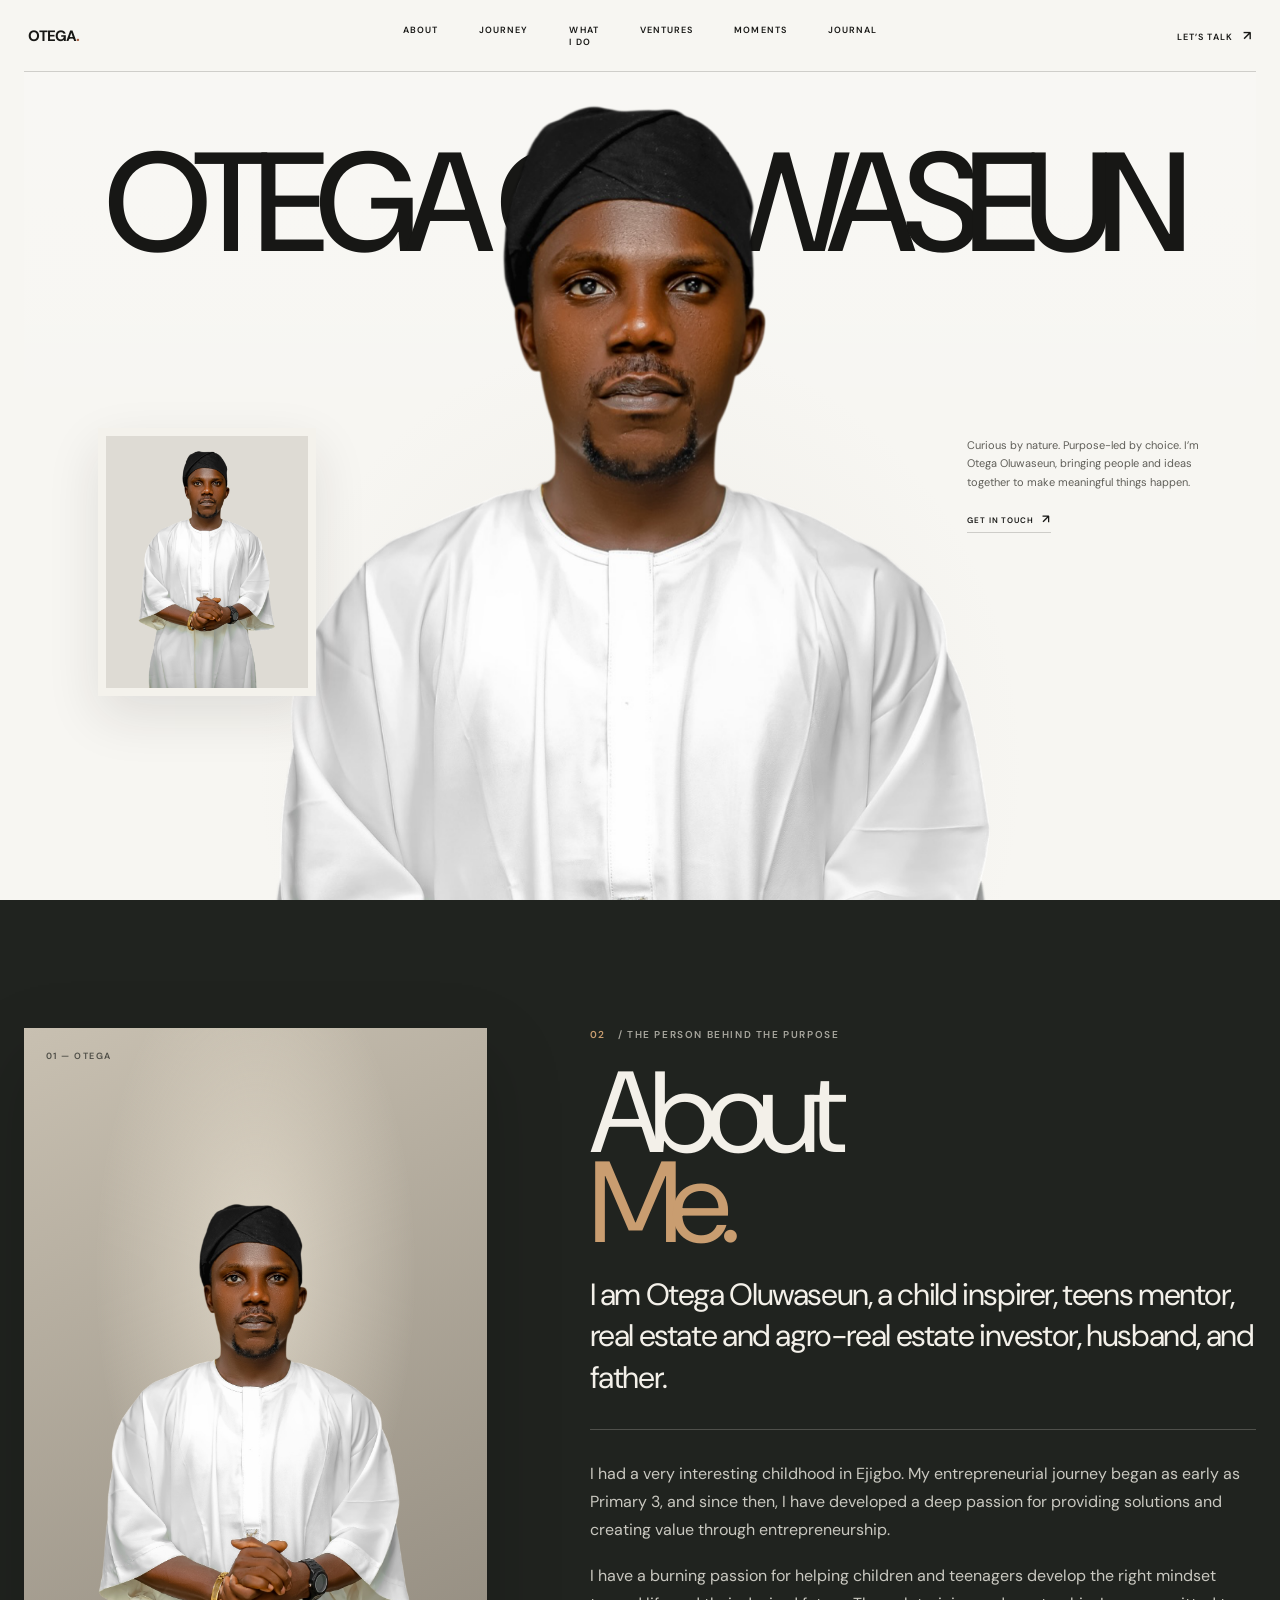
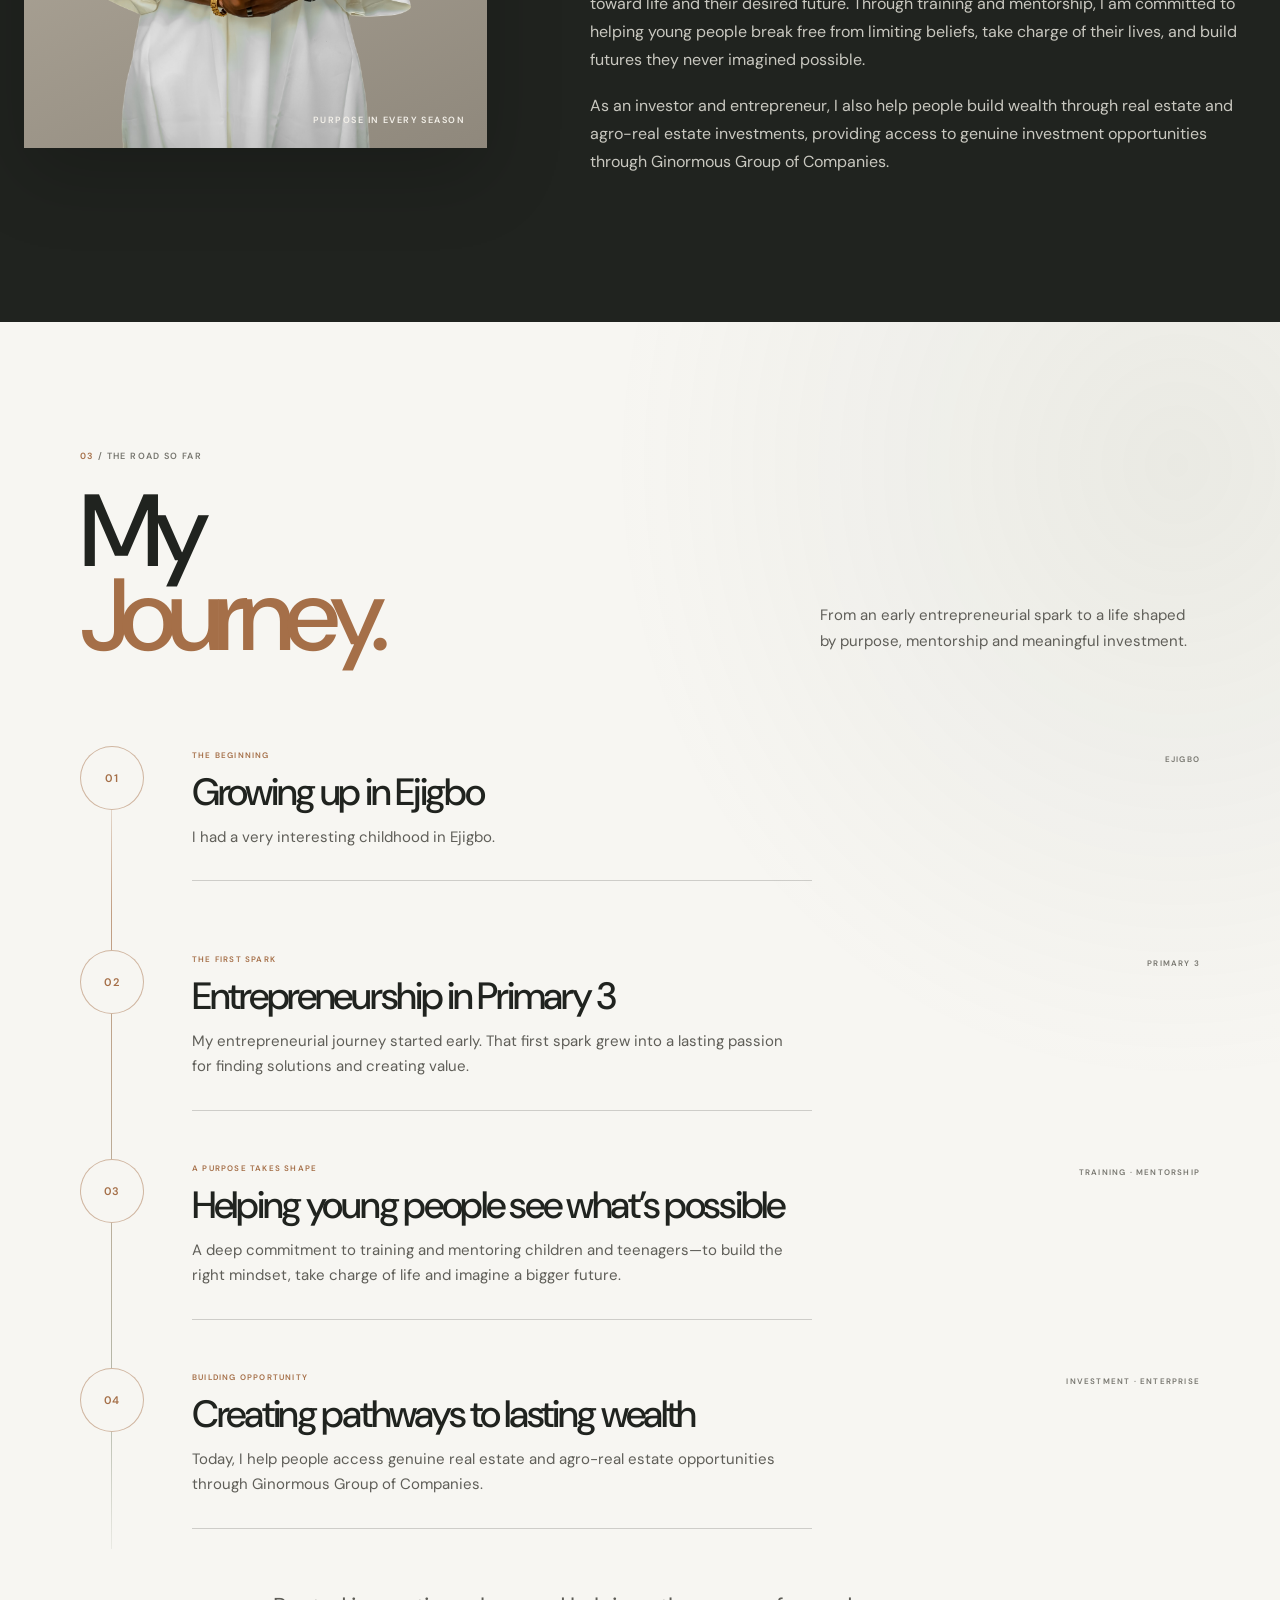
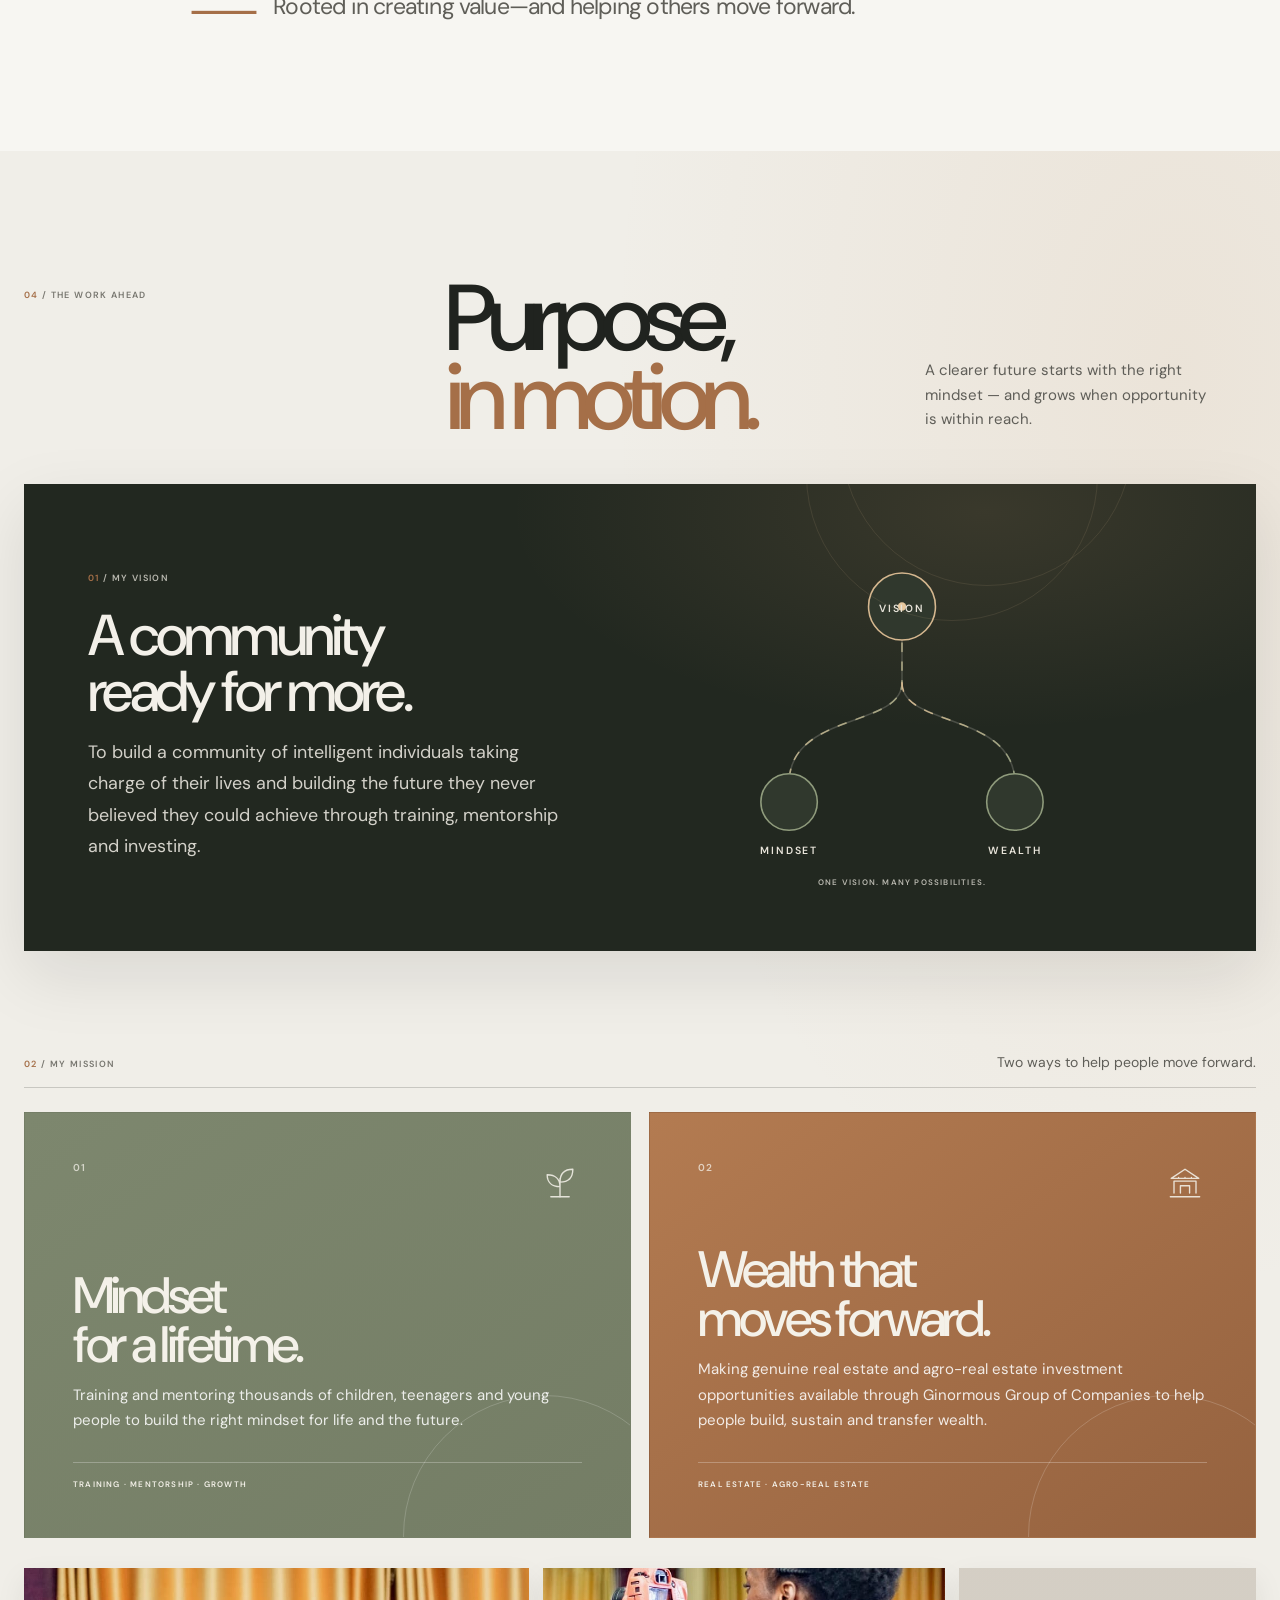
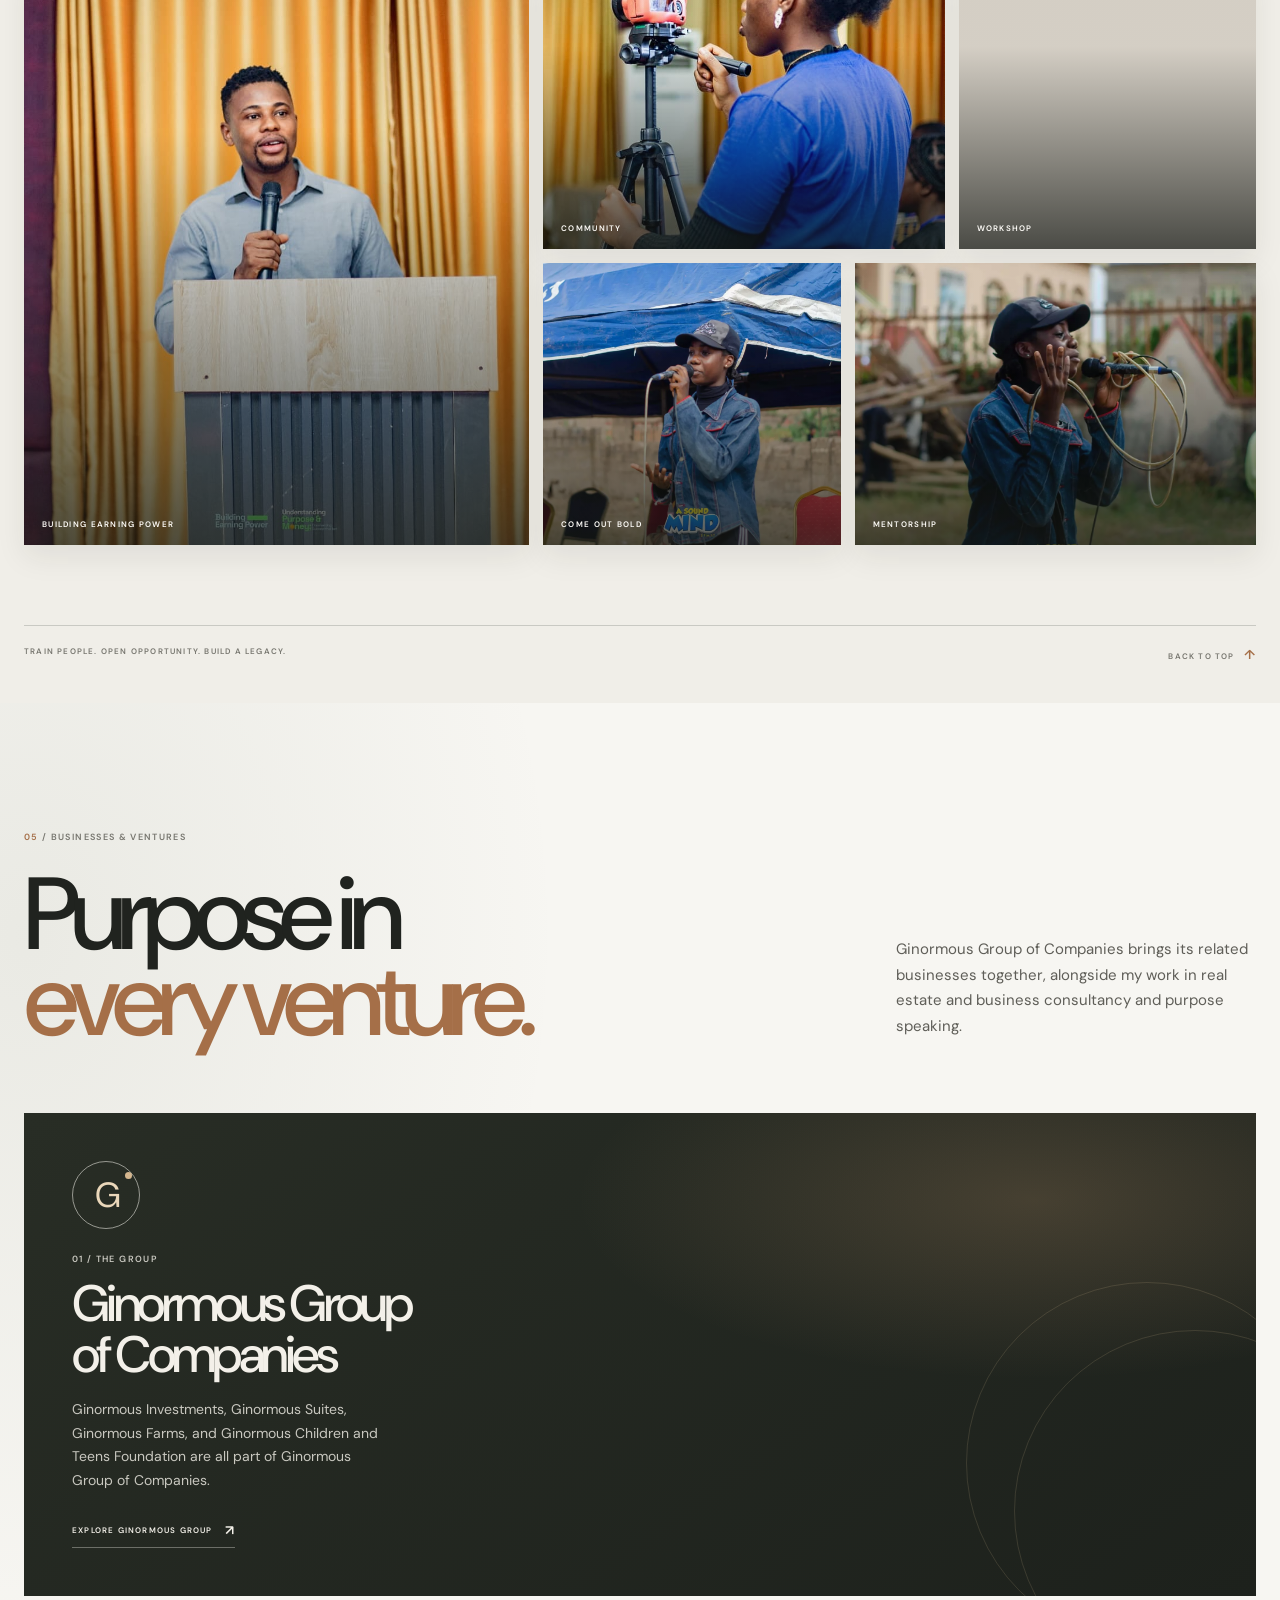
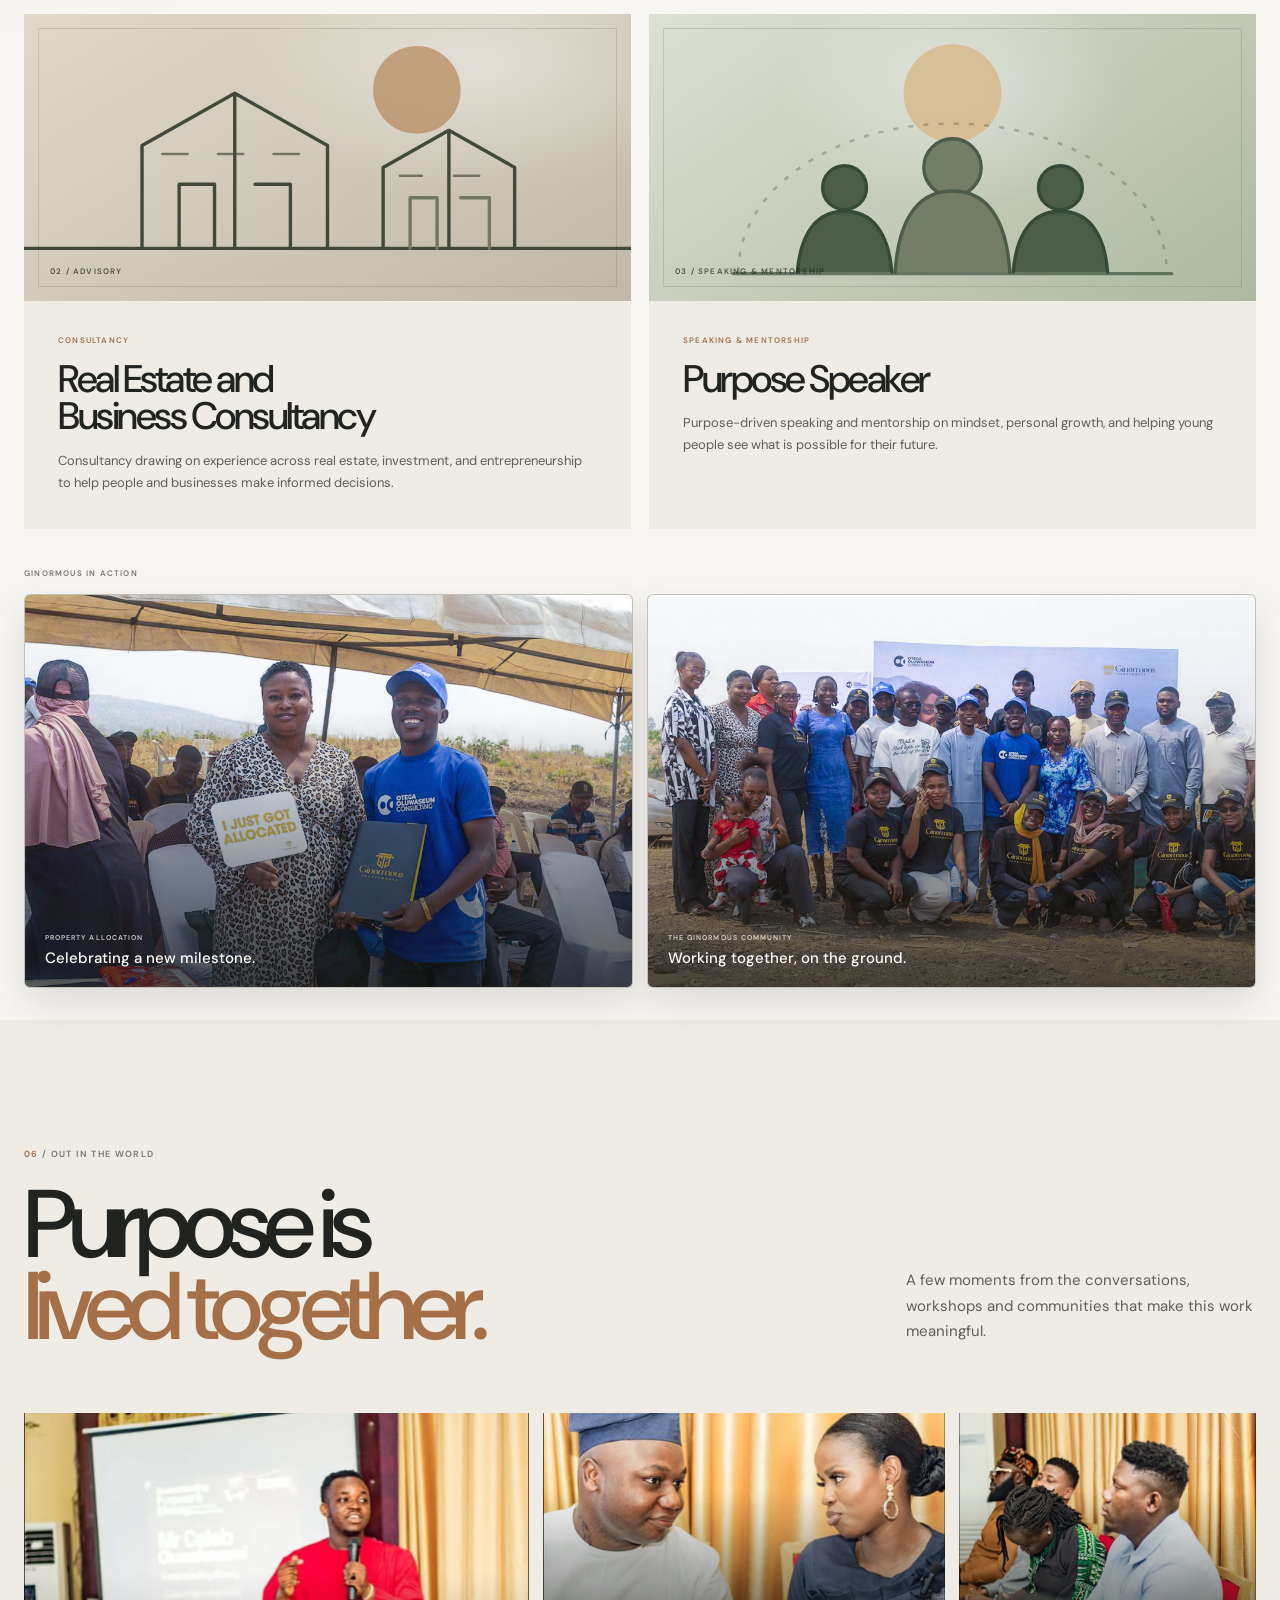
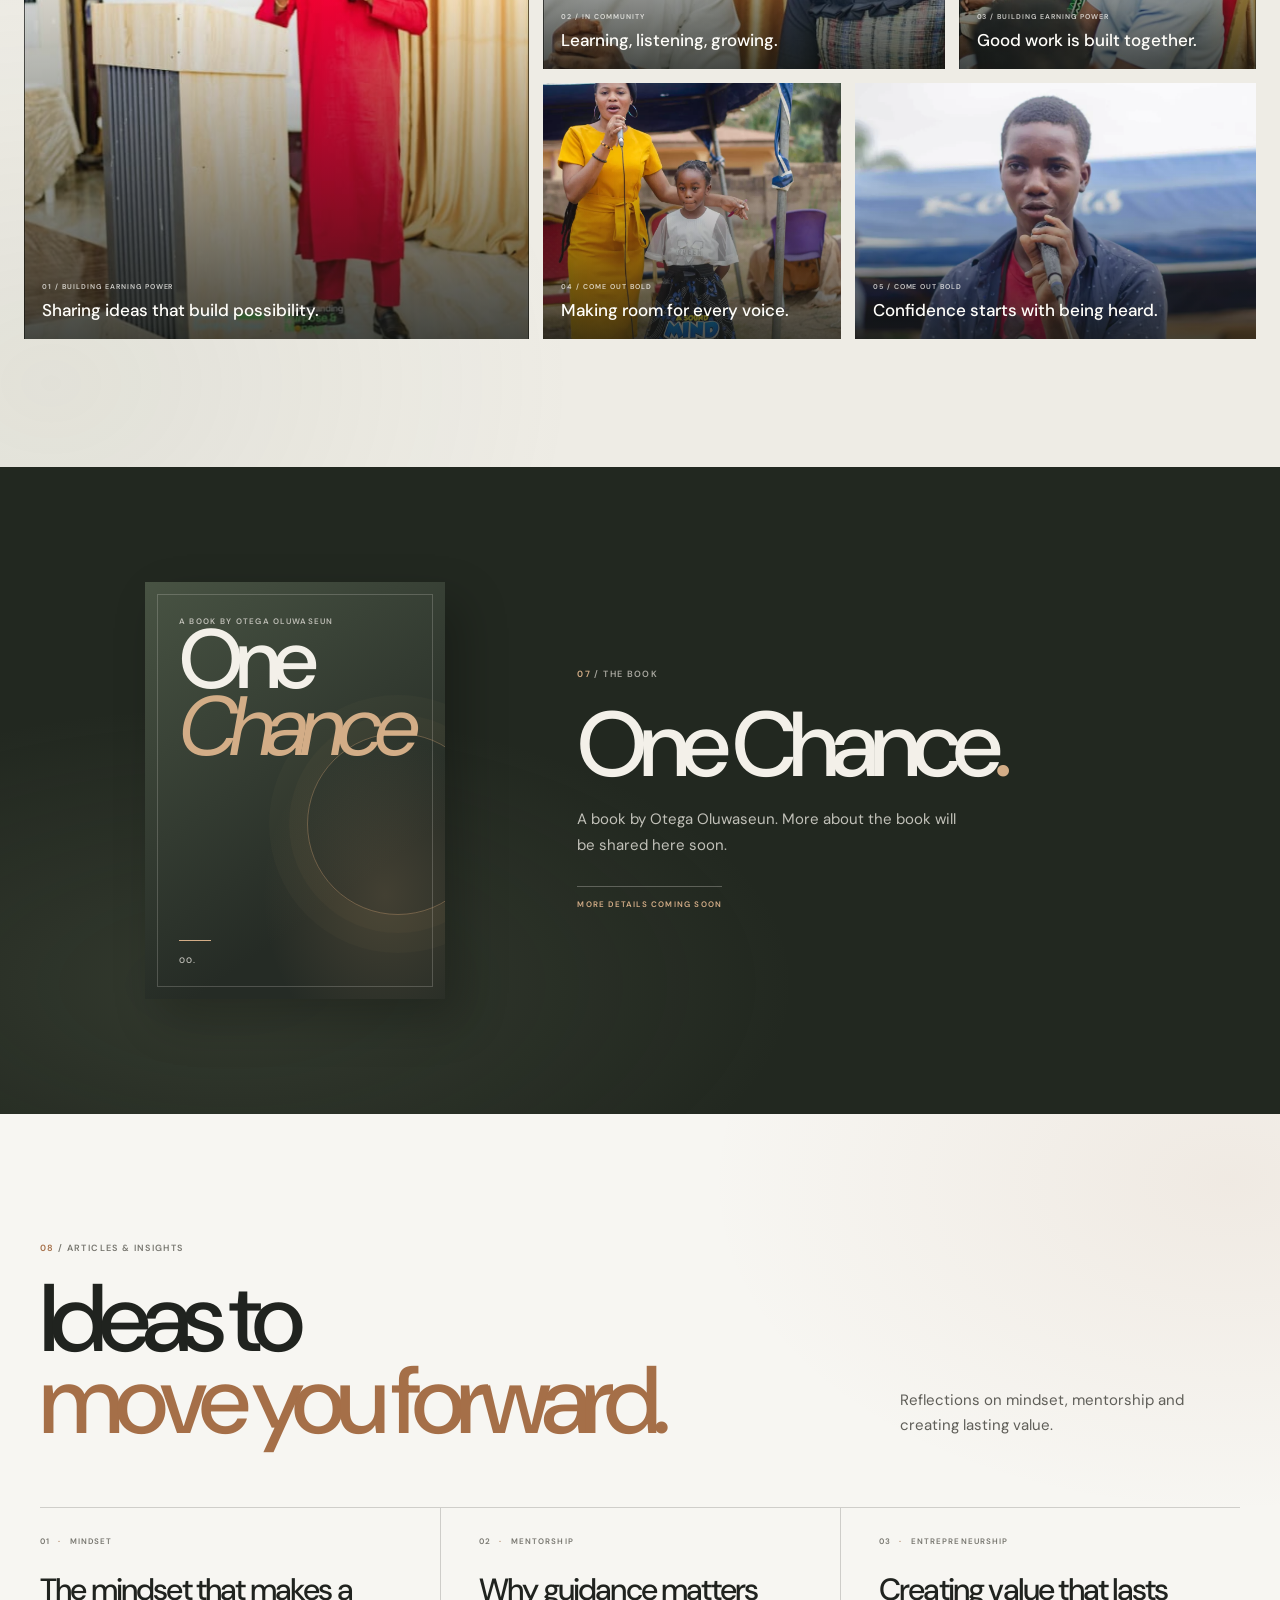
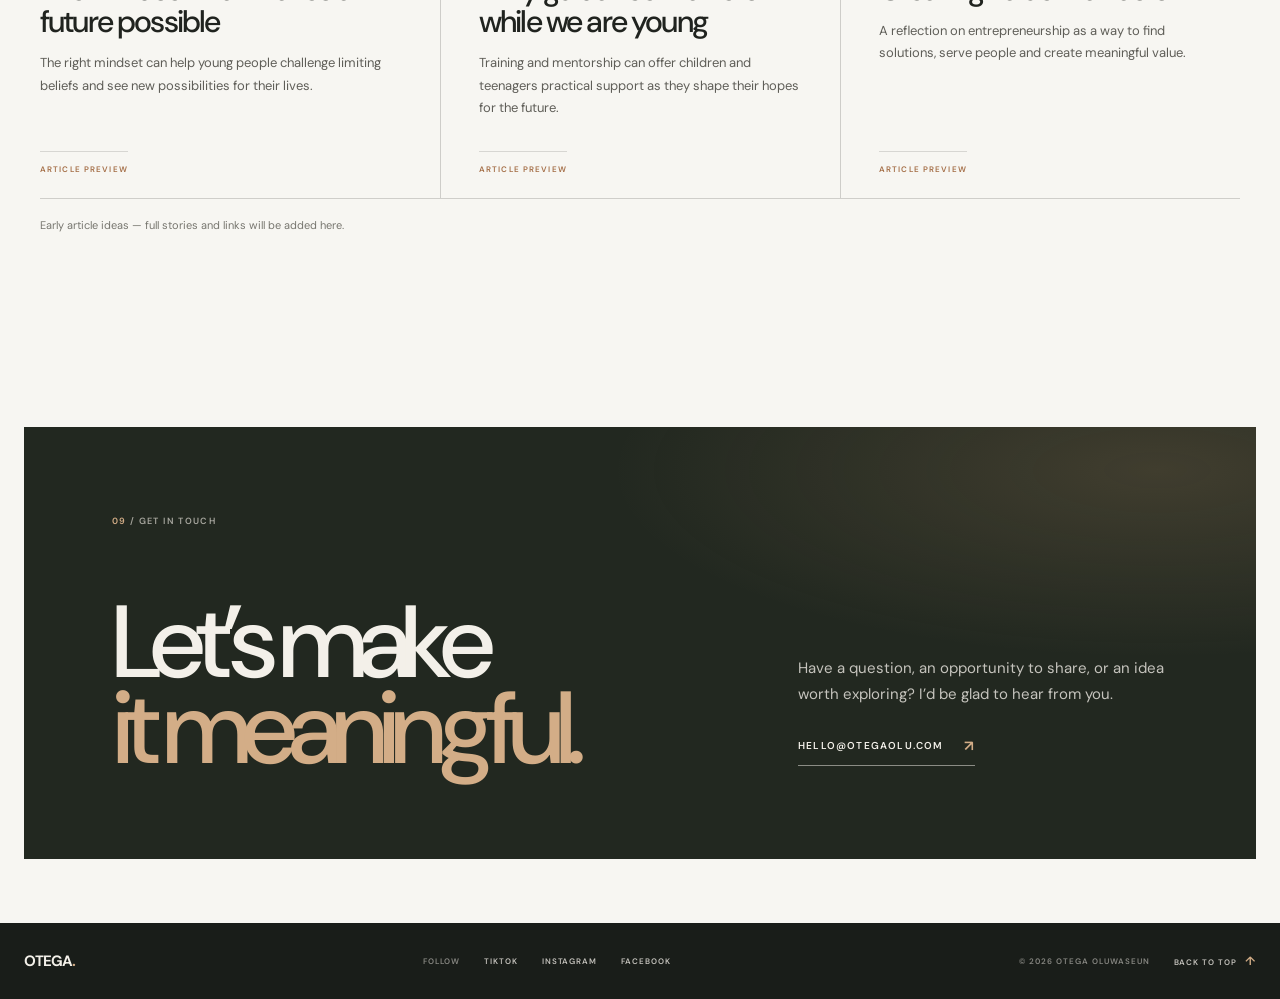
==== commit f9b5a6f6: "Add photo galleries across portfolio site Co-authored-by: Copilot <223556219+Copilot@users.noreply.g" ====
--- a/index.html
+++ b/index.html
@@ -51,6 +51,7 @@
             <a href="#journey">JOURNEY</a>
             <a href="#mission">WHAT I DO</a>
             <a href="#ventures">VENTURES</a>
+            <a href="#moments">MOMENTS</a>
             <a href="#insights">JOURNAL</a>
             <a class="nav-contact" href="#contact">LET’S TALK <span aria-hidden="true">↗</span></a>
           </nav>
@@ -301,6 +302,54 @@
             </article>
           </div>
 
+          <div class="mission-visuals" aria-label="Otega Oluwaseun community and event imagery">
+            <figure class="mission-visual-card mission-visual-card--wide" data-reveal>
+              <img
+                src="ot_images/Building%20Earning%20Power%202026/SaveVid.Net_550114467_17851694967550750_7815691574538449695_n.jpg"
+                alt="Young people listening in a Building Earning Power session."
+                loading="lazy"
+                decoding="async"
+              />
+              <figcaption>BUILDING EARNING POWER</figcaption>
+            </figure>
+            <figure class="mission-visual-card" data-reveal>
+              <img
+                src="ot_images/Building%20Earning%20Power%202026/SaveVid.Net_552968267_17851695024550750_6829674215546839544_n.jpg"
+                alt="A community session with young students and mentors."
+                loading="lazy"
+                decoding="async"
+              />
+              <figcaption>COMMUNITY</figcaption>
+            </figure>
+            <figure class="mission-visual-card" data-reveal>
+              <img
+                src="ot_images/Building%20Earning%20Power%202026/SaveVid.Net_552971003_17851694985550750_471522284592289193_n.jpg"
+                alt="A mentor speaking to attendees during a workshop."
+                loading="lazy"
+                decoding="async"
+              />
+              <figcaption>WORKSHOP</figcaption>
+            </figure>
+            <figure class="mission-visual-card" data-reveal>
+              <img
+                src="ot_images/Come%20Out%20Bold/SaveVid.Net_651515499_18094775828290639_4518507373740433565_n.jpg"
+                alt="A young person in a confidence-building event."
+                loading="lazy"
+                decoding="async"
+              />
+              <figcaption>COME OUT BOLD</figcaption>
+            </figure>
+            <figure class="mission-visual-card mission-visual-card--tall" data-reveal>
+              <img
+                src="ot_images/Come%20Out%20Bold/SaveVid.Net_654802554_18086526985969586_8999442652690549025_n.jpg"
+                alt="A mentor and young guests gathered together at an event."
+                loading="lazy"
+                decoding="async"
+              />
+              <figcaption>MENTORSHIP</figcaption>
+            </figure>
+          </div>
+
           <div class="direction-footer" data-reveal>
             <span>TRAIN PEOPLE. OPEN OPPORTUNITY. BUILD A LEGACY.</span>
             <a href="#home">BACK TO TOP <span aria-hidden="true">↑</span></a>
@@ -391,6 +440,97 @@
             </div>
           </div>
 
+          <div class="venture-photo-gallery" aria-label="Ginormous property event photos">
+            <p class="venture-photo-kicker">GINORMOUS IN ACTION</p>
+            <figure class="venture-photo-card" data-reveal>
+              <img
+                src="ot_images/Ginormous/XCM_0721.jpg"
+                alt="A woman celebrates her property allocation beside a Ginormous representative."
+                loading="lazy"
+                decoding="async"
+              />
+              <figcaption>
+                <span>PROPERTY ALLOCATION</span>
+                Celebrating a new milestone.
+              </figcaption>
+            </figure>
+            <figure class="venture-photo-card" data-reveal>
+              <img
+                src="ot_images/Ginormous/XCM_0908.jpg"
+                alt="Ginormous team members and attendees gather for a group photo outdoors."
+                loading="lazy"
+                decoding="async"
+              />
+              <figcaption>
+                <span>THE GINORMOUS COMMUNITY</span>
+                Working together, on the ground.
+              </figcaption>
+            </figure>
+          </div>
+
+        </div>
+      </section>
+
+      <section class="moments-section" id="moments" aria-labelledby="moments-title">
+        <div class="moments-inner">
+          <header class="moments-heading" data-reveal>
+            <div>
+              <p class="moments-kicker"><span>06</span> / OUT IN THE WORLD</p>
+              <h2 id="moments-title">Purpose is<br /><span>lived together.</span></h2>
+            </div>
+            <p>
+              A few moments from the conversations, workshops and communities
+              that make this work meaningful.
+            </p>
+          </header>
+
+          <div class="moments-grid">
+            <figure class="moment moment-feature" data-reveal>
+              <img
+                src="images/moments/building-earning-power-talk.jpg"
+                alt="A speaker sharing a message at a Building Earning Power event."
+                loading="lazy"
+                decoding="async"
+              />
+              <figcaption><span>01 / BUILDING EARNING POWER</span>Sharing ideas that build possibility.</figcaption>
+            </figure>
+            <figure class="moment moment-audience" data-reveal>
+              <img
+                src="images/moments/building-earning-power-audience.jpg"
+                alt="Young people gathered at a Building Earning Power session."
+                loading="lazy"
+                decoding="async"
+              />
+              <figcaption><span>02 / IN COMMUNITY</span>Learning, listening, growing.</figcaption>
+            </figure>
+            <figure class="moment moment-speakers" data-reveal>
+              <img
+                src="images/moments/building-earning-power-speakers.jpg"
+                alt="Two event speakers together after a session."
+                loading="lazy"
+                decoding="async"
+              />
+              <figcaption><span>03 / BUILDING EARNING POWER</span>Good work is built together.</figcaption>
+            </figure>
+            <figure class="moment moment-mentorship" data-reveal>
+              <img
+                src="images/moments/come-out-bold-mentorship.jpg"
+                alt="A mentor encouraging a young girl during a community event."
+                loading="lazy"
+                decoding="async"
+              />
+              <figcaption><span>04 / COME OUT BOLD</span>Making room for every voice.</figcaption>
+            </figure>
+            <figure class="moment moment-youth" data-reveal>
+              <img
+                src="images/moments/come-out-bold-speaker.jpg"
+                alt="A young person speaking into a microphone at a Come Out Bold event."
+                loading="lazy"
+                decoding="async"
+              />
+              <figcaption><span>05 / COME OUT BOLD</span>Confidence starts with being heard.</figcaption>
+            </figure>
+          </div>
         </div>
       </section>
 
@@ -403,7 +543,7 @@
             <span class="book-cover-mark" aria-hidden="true">OO.</span>
           </div>
           <div class="book-copy" data-reveal>
-            <p class="book-kicker"><span>06</span> / THE BOOK</p>
+            <p class="book-kicker"><span>07</span> / THE BOOK</p>
             <h2 id="book-title">One Chance<span>.</span></h2>
             <p>
               A book by Otega Oluwaseun. More about the book will be shared
@@ -417,7 +557,7 @@
       <section class="insights-section" id="insights" aria-labelledby="insights-title">
         <div class="insights-inner">
           <header class="insights-heading" data-reveal>
-            <p class="insights-kicker"><span>07</span> / ARTICLES &amp; INSIGHTS</p>
+            <p class="insights-kicker"><span>08</span> / ARTICLES &amp; INSIGHTS</p>
             <div class="insights-title-row">
               <h2 id="insights-title">Ideas to<br /><span>move you forward.</span></h2>
               <p>
@@ -463,7 +603,7 @@
 
       <section class="contact-section" id="contact" aria-labelledby="contact-title">
         <div class="contact-inner" data-reveal>
-          <p class="contact-kicker"><span>08</span> / GET IN TOUCH</p>
+          <p class="contact-kicker"><span>09</span> / GET IN TOUCH</p>
           <div class="contact-content">
             <h2 id="contact-title">Let’s make<br /><span>it meaningful.</span></h2>
             <div class="contact-copy">
--- a/styles.css
+++ b/styles.css
@@ -802,6 +802,88 @@
   gap: 18px;
 }
 
+.mission-visuals {
+  display: grid;
+  grid-template-columns: repeat(12, minmax(0, 1fr));
+  grid-template-rows: repeat(2, clamp(190px, 22vw, 290px));
+  gap: 14px;
+  margin-top: 30px;
+}
+
+.mission-visual-card {
+  position: relative;
+  min-width: 0;
+  min-height: 0;
+  margin: 0;
+  overflow: hidden;
+  background: #d8d2c8;
+  box-shadow: 0 12px 28px rgba(32, 35, 31, 0.08);
+}
+
+.mission-visual-card--wide {
+  grid-column: 1 / span 5;
+  grid-row: 1 / span 2;
+}
+
+.mission-visual-card:nth-child(2) {
+  grid-column: 6 / span 4;
+  grid-row: 1;
+}
+
+.mission-visual-card:nth-child(3) {
+  grid-column: 10 / span 3;
+  grid-row: 1;
+}
+
+.mission-visual-card:nth-child(4) {
+  grid-column: 6 / span 3;
+  grid-row: 2;
+}
+
+.mission-visual-card--tall {
+  grid-column: 9 / span 4;
+  grid-row: 2;
+}
+
+.mission-visual-card::after {
+  position: absolute;
+  inset: 0;
+  background: linear-gradient(
+    180deg,
+    rgba(20, 23, 19, 0.02) 28%,
+    rgba(20, 23, 19, 0.72) 100%
+  );
+  content: "";
+  pointer-events: none;
+}
+
+.mission-visual-card img {
+  display: block;
+  width: 100%;
+  height: 100%;
+  object-fit: cover;
+  transition:
+    transform 700ms var(--ease-out),
+    filter 500ms ease;
+}
+
+.mission-visual-card:hover img {
+  transform: scale(1.045);
+  filter: saturate(1.06);
+}
+
+.mission-visual-card figcaption {
+  position: absolute;
+  right: 18px;
+  bottom: 16px;
+  left: 18px;
+  z-index: 1;
+  color: #fffdf9;
+  font-size: 8px;
+  font-weight: 600;
+  letter-spacing: 0.16em;
+}
+
 .mission-card {
   position: relative;
   display: flex;
@@ -1134,6 +1216,74 @@
   gap: 18px;
 }
 
+.venture-photo-gallery {
+  display: grid;
+  grid-template-columns: repeat(2, minmax(0, 1fr));
+  gap: 14px;
+  margin-top: 40px;
+}
+
+.venture-photo-kicker {
+  grid-column: 1 / -1;
+  margin: 0 0 2px;
+  color: var(--ventures-muted);
+  font-size: 8px;
+  font-weight: 600;
+  letter-spacing: 0.15em;
+}
+
+.venture-photo-card {
+  position: relative;
+  min-width: 0;
+  margin: 0;
+  overflow: hidden;
+  border: 1px solid rgba(32, 35, 31, 0.1);
+  border-radius: 6px;
+  background: #d8d2c8;
+  box-shadow: 0 16px 38px rgba(32, 35, 31, 0.12);
+}
+
+.venture-photo-card::after {
+  position: absolute;
+  inset: 30% 0 0;
+  background: linear-gradient(transparent, rgba(20, 23, 19, 0.72));
+  content: "";
+  pointer-events: none;
+}
+
+.venture-photo-card img {
+  display: block;
+  width: 100%;
+  aspect-ratio: 1.55;
+  object-fit: cover;
+  transition: transform 650ms var(--ease-out);
+}
+
+.venture-photo-card:hover img {
+  transform: scale(1.045);
+}
+
+.venture-photo-card figcaption {
+  position: absolute;
+  z-index: 1;
+  right: 20px;
+  bottom: 18px;
+  left: 20px;
+  color: #fffefa;
+  font-size: 15px;
+  font-weight: 500;
+  line-height: 1.3;
+}
+
+.venture-photo-card figcaption span {
+  display: block;
+  margin-bottom: 7px;
+  color: rgba(255, 254, 250, 0.76);
+  font-size: 7px;
+  font-weight: 600;
+  letter-spacing: 0.15em;
+}
+
 .venture-card {
   position: relative;
   display: flex;
@@ -1343,6 +1493,139 @@
 .social-links a:hover,
 .social-links a:focus-visible {
   color: var(--ventures-accent);
+}
+
+.moments-section {
+  padding: clamp(88px, 10vw, 144px) 24px;
+  color: #20231f;
+  background:
+    radial-gradient(ellipse at 4% 92%, rgba(116, 125, 101, 0.1), transparent 30%),
+    #eeece5;
+}
+
+.moments-inner {
+  width: min(100%, 1320px);
+  margin: 0 auto;
+}
+
+.moments-heading {
+  display: flex;
+  align-items: end;
+  justify-content: space-between;
+  gap: 48px;
+  margin-bottom: clamp(36px, 5vw, 64px);
+}
+
+.moments-kicker {
+  margin: 0 0 24px;
+  color: #77766f;
+  font-size: 9px;
+  font-weight: 600;
+  letter-spacing: 0.15em;
+}
+
+.moments-kicker span {
+  color: var(--accent-rust);
+}
+
+.moments-heading h2 {
+  margin: 0;
+  font-size: clamp(54px, 7.5vw, 96px);
+  font-weight: 500;
+  letter-spacing: -0.085em;
+  line-height: 0.86;
+}
+
+.moments-heading h2 span {
+  color: var(--accent-rust);
+}
+
+.moments-heading > p {
+  max-width: 350px;
+  margin: 0 0 4px;
+  color: #5f5e58;
+  font-size: 15px;
+  line-height: 1.7;
+}
+
+.moments-grid {
+  display: grid;
+  grid-template-columns: repeat(12, minmax(0, 1fr));
+  grid-template-rows: repeat(2, clamp(180px, 20vw, 270px));
+  gap: 14px;
+}
+
+.moment {
+  position: relative;
+  min-width: 0;
+  margin: 0;
+  overflow: hidden;
+  background: #d6d1c7;
+}
+
+.moment::after {
+  position: absolute;
+  inset: 30% 0 0;
+  background: linear-gradient(transparent, rgba(20, 23, 19, 0.76));
+  content: "";
+  pointer-events: none;
+}
+
+.moment img {
+  width: 100%;
+  height: 100%;
+  object-fit: cover;
+  transition: transform 650ms var(--ease-out);
+}
+
+.moment:hover img {
+  transform: scale(1.045);
+}
+
+.moment-feature {
+  grid-column: 1 / span 5;
+  grid-row: 1 / span 2;
+}
+
+.moment-audience {
+  grid-column: 6 / span 4;
+  grid-row: 1;
+}
+
+.moment-speakers {
+  grid-column: 10 / span 3;
+  grid-row: 1;
+}
+
+.moment-mentorship {
+  grid-column: 6 / span 3;
+  grid-row: 2;
+}
+
+.moment-youth {
+  grid-column: 9 / span 4;
+  grid-row: 2;
+}
+
+.moment figcaption {
+  position: absolute;
+  z-index: 1;
+  right: 18px;
+  bottom: 18px;
+  left: 18px;
+  color: #fffefa;
+  font-size: clamp(13px, 1.4vw, 17px);
+  font-weight: 500;
+  line-height: 1.25;
+}
+
+.moment figcaption span {
+  display: block;
+  margin-bottom: 8px;
+  color: rgba(255, 254, 250, 0.76);
+  font-size: 7px;
+  font-weight: 600;
+  letter-spacing: 0.14em;
 }
 
 .book-section {
@@ -2366,6 +2649,27 @@
     gap: 14px;
   }
 
+  .mission-visuals {
+    grid-template-columns: repeat(2, minmax(0, 1fr));
+    grid-template-rows: auto;
+  }
+
+  .mission-visual-card,
+  .mission-visual-card--wide,
+  .mission-visual-card--tall,
+  .mission-visual-card:nth-child(2),
+  .mission-visual-card:nth-child(3),
+  .mission-visual-card:nth-child(4) {
+    grid-column: auto;
+    grid-row: auto;
+    aspect-ratio: 0.95;
+  }
+
+  .mission-visual-card--wide {
+    grid-column: span 2;
+    aspect-ratio: 1.55;
+  }
+
   .mission-card {
     min-height: 300px;
     padding: 26px;
@@ -2540,6 +2844,23 @@
   .venture-cards {
     grid-template-columns: 1fr;
     gap: 14px;
+  }
+
+  .venture-photo-gallery {
+    grid-template-columns: 1fr;
+    gap: 12px;
+    margin-top: 24px;
+  }
+
+  .venture-photo-card img {
+    aspect-ratio: 1.45;
+  }
+
+  .venture-photo-card figcaption {
+    right: 14px;
+    bottom: 14px;
+    left: 14px;
+    font-size: 14px;
   }
 
   .venture-art,
@@ -2619,6 +2940,21 @@
     bottom: -3%;
     height: 118%;
     transform: translate(-50%, 0);
+  }
+
+  .mission-visuals {
+    grid-template-columns: 1fr;
+    grid-template-rows: auto;
+  }
+
+  .mission-visual-card,
+  .mission-visual-card--wide,
+  .mission-visual-card--tall,
+  .mission-visual-card:nth-child(2),
+  .mission-visual-card:nth-child(3),
+  .mission-visual-card:nth-child(4) {
+    grid-column: auto;
+    aspect-ratio: 1.35;
   }
 
   .portrait-card {
@@ -2759,3 +3095,71 @@
     transform: none;
   }
 }
+
+@media (max-width: 760px) {
+  .moments-section {
+    padding: 72px 20px;
+  }
+
+  .moments-heading {
+    align-items: flex-start;
+    flex-direction: column;
+    gap: 20px;
+  }
+
+  .moments-heading h2 {
+    font-size: clamp(54px, 13vw, 78px);
+  }
+
+  .moments-heading > p {
+    max-width: 440px;
+    font-size: 14px;
+  }
+
+  .moments-grid {
+    grid-template-columns: repeat(2, minmax(0, 1fr));
+    grid-template-rows: auto;
+    gap: 10px;
+  }
+
+  .moment,
+  .moment-feature,
+  .moment-audience,
+  .moment-speakers,
+  .moment-mentorship,
+  .moment-youth {
+    grid-column: auto;
+    grid-row: auto;
+    aspect-ratio: 0.88;
+  }
+
+  .moment-feature {
+    grid-column: 1 / -1;
+    aspect-ratio: 1.45;
+  }
+
+  .moment figcaption {
+    right: 12px;
+    bottom: 12px;
+    left: 12px;
+    font-size: 14px;
+  }
+}
+
+@media (max-width: 380px) {
+  .moments-section {
+    padding-right: 16px;
+    padding-left: 16px;
+  }
+
+  .moments-grid {
+    gap: 8px;
+  }
+
+  .moment figcaption {
+    right: 9px;
+    bottom: 9px;
+    left: 9px;
+    font-size: 12px;
+  }
+}
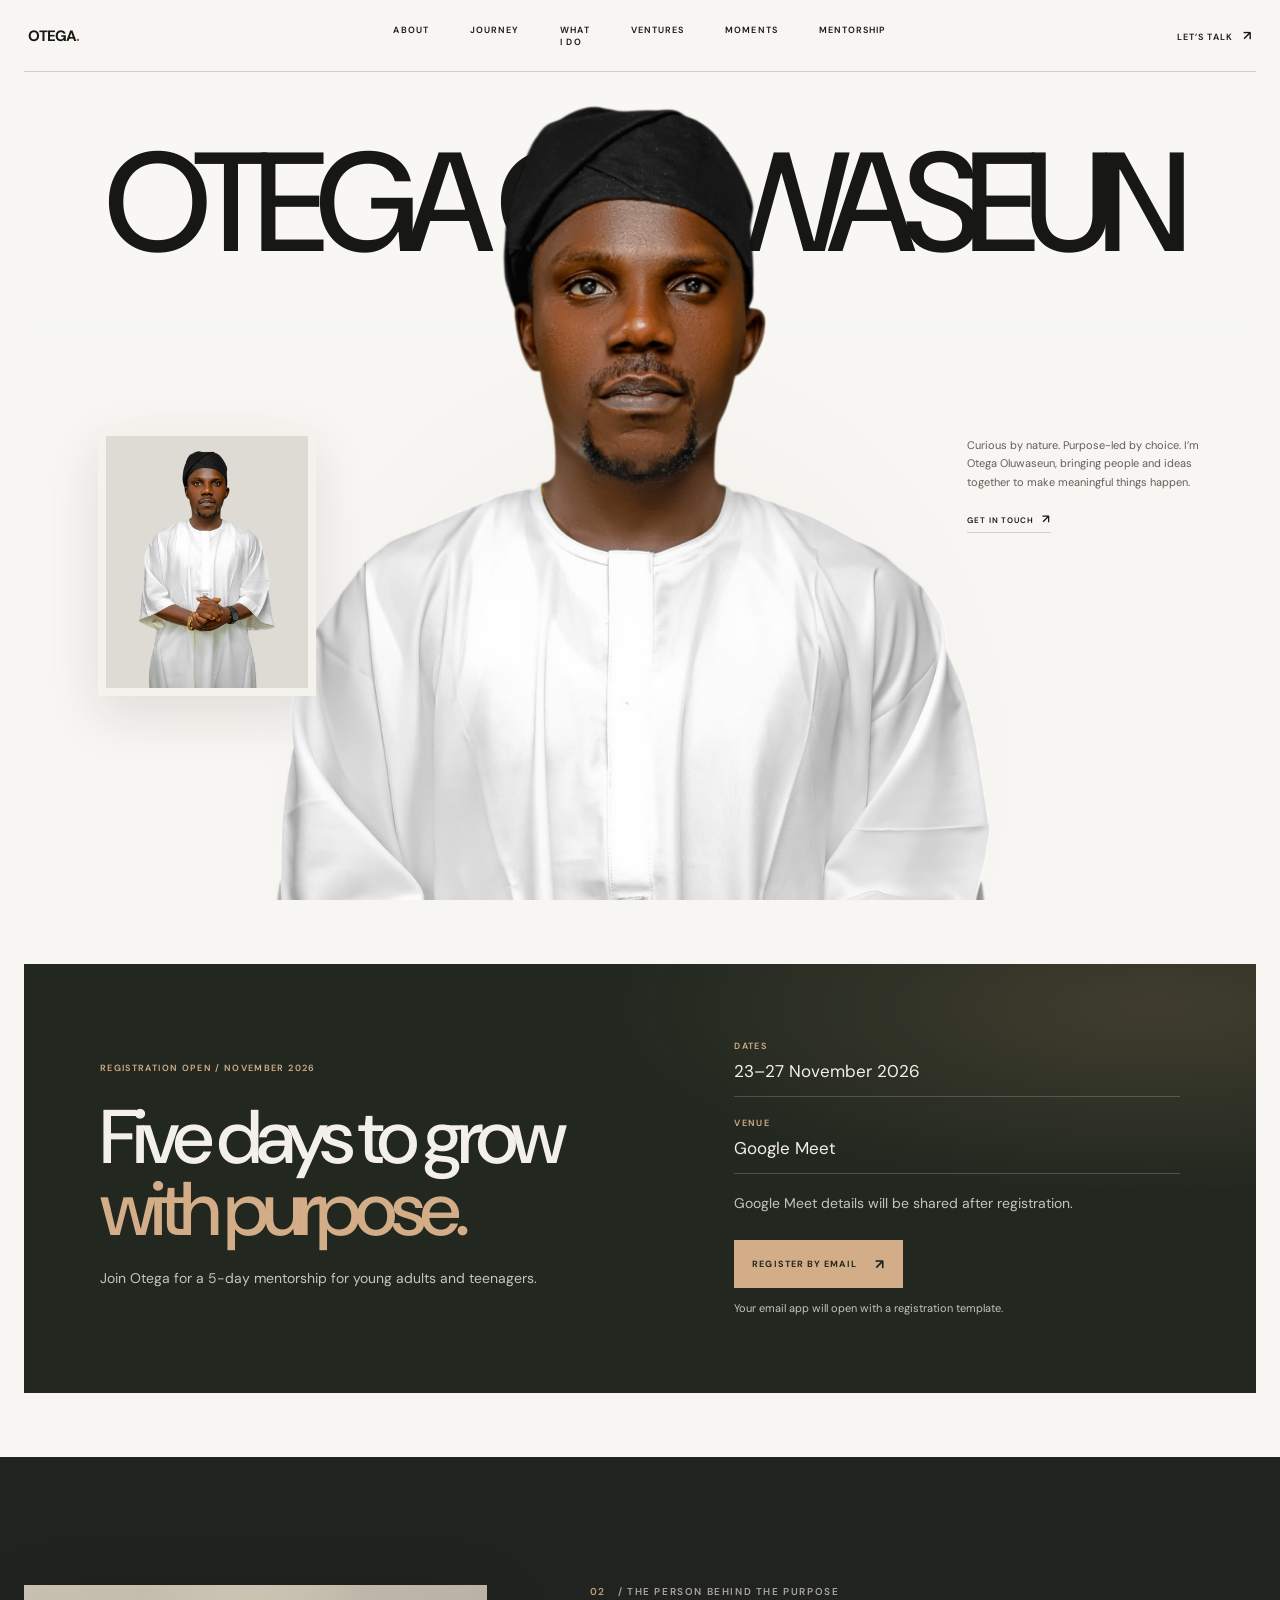
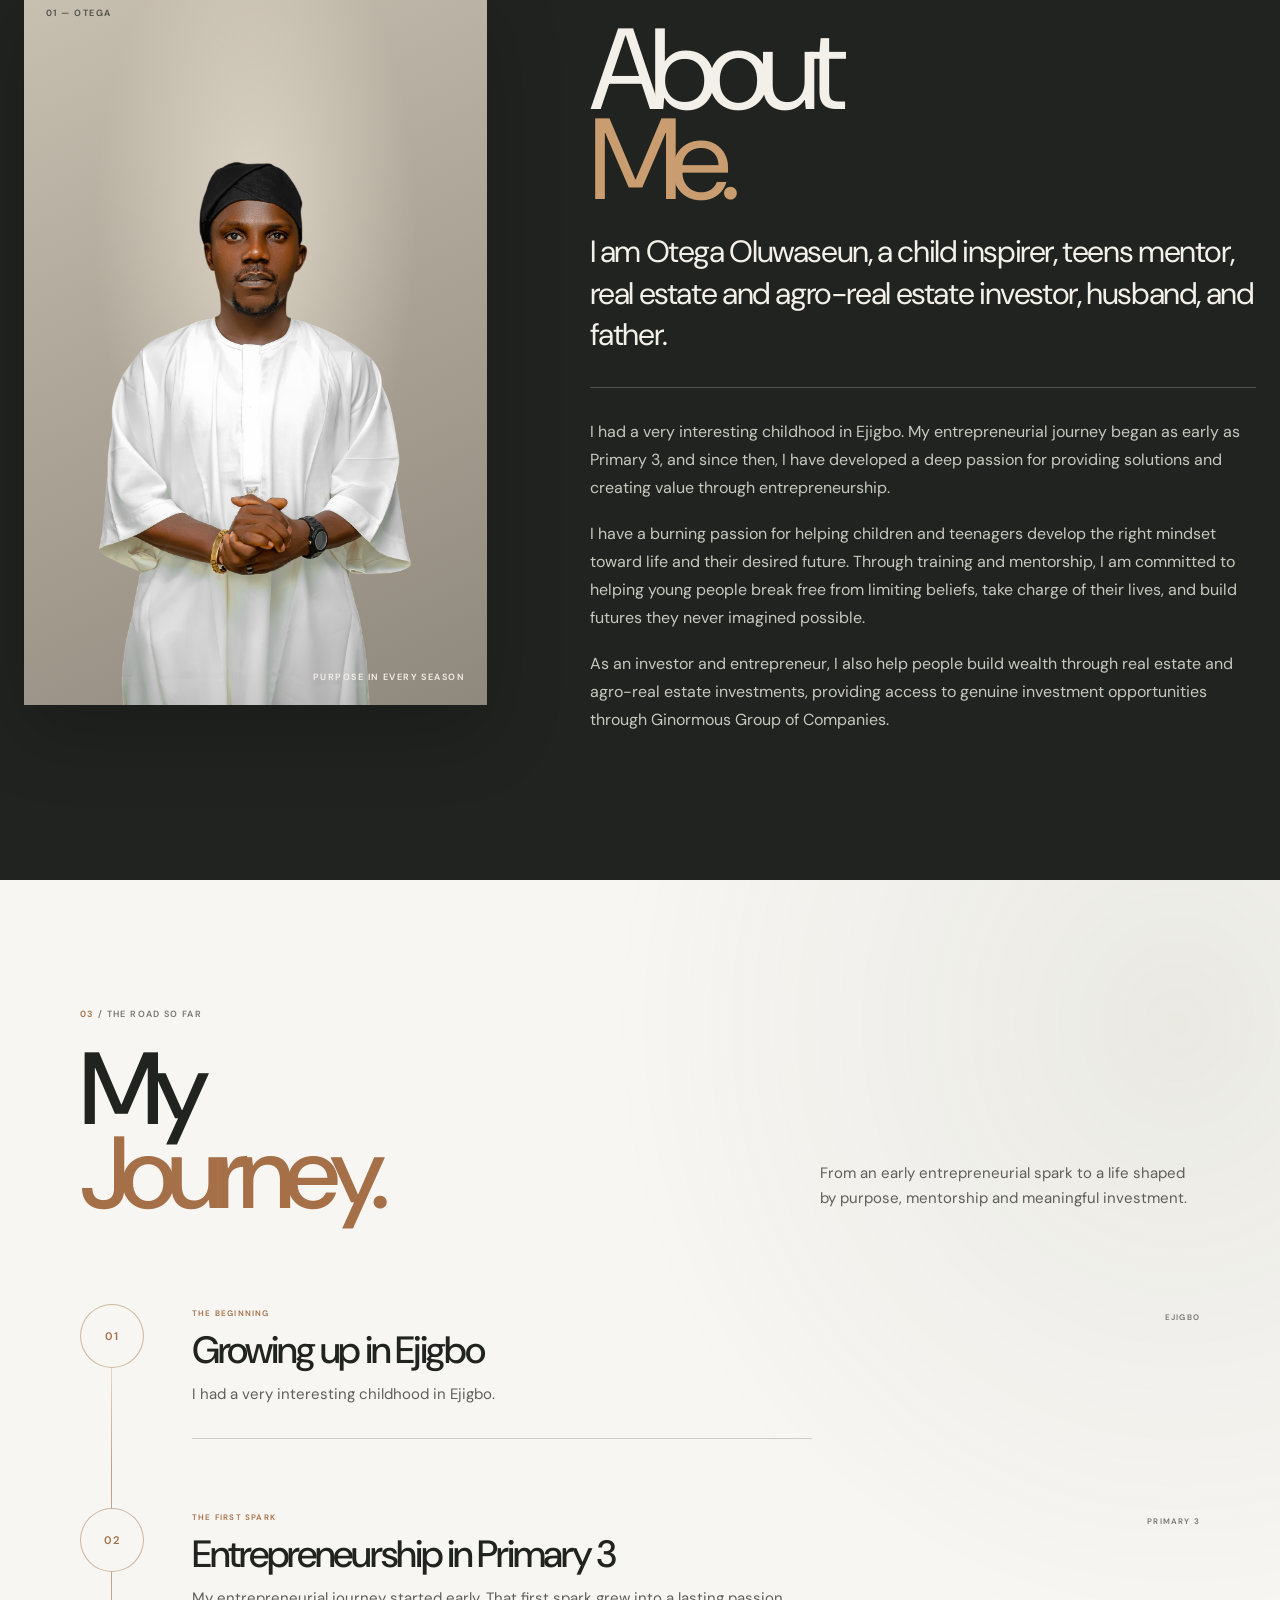
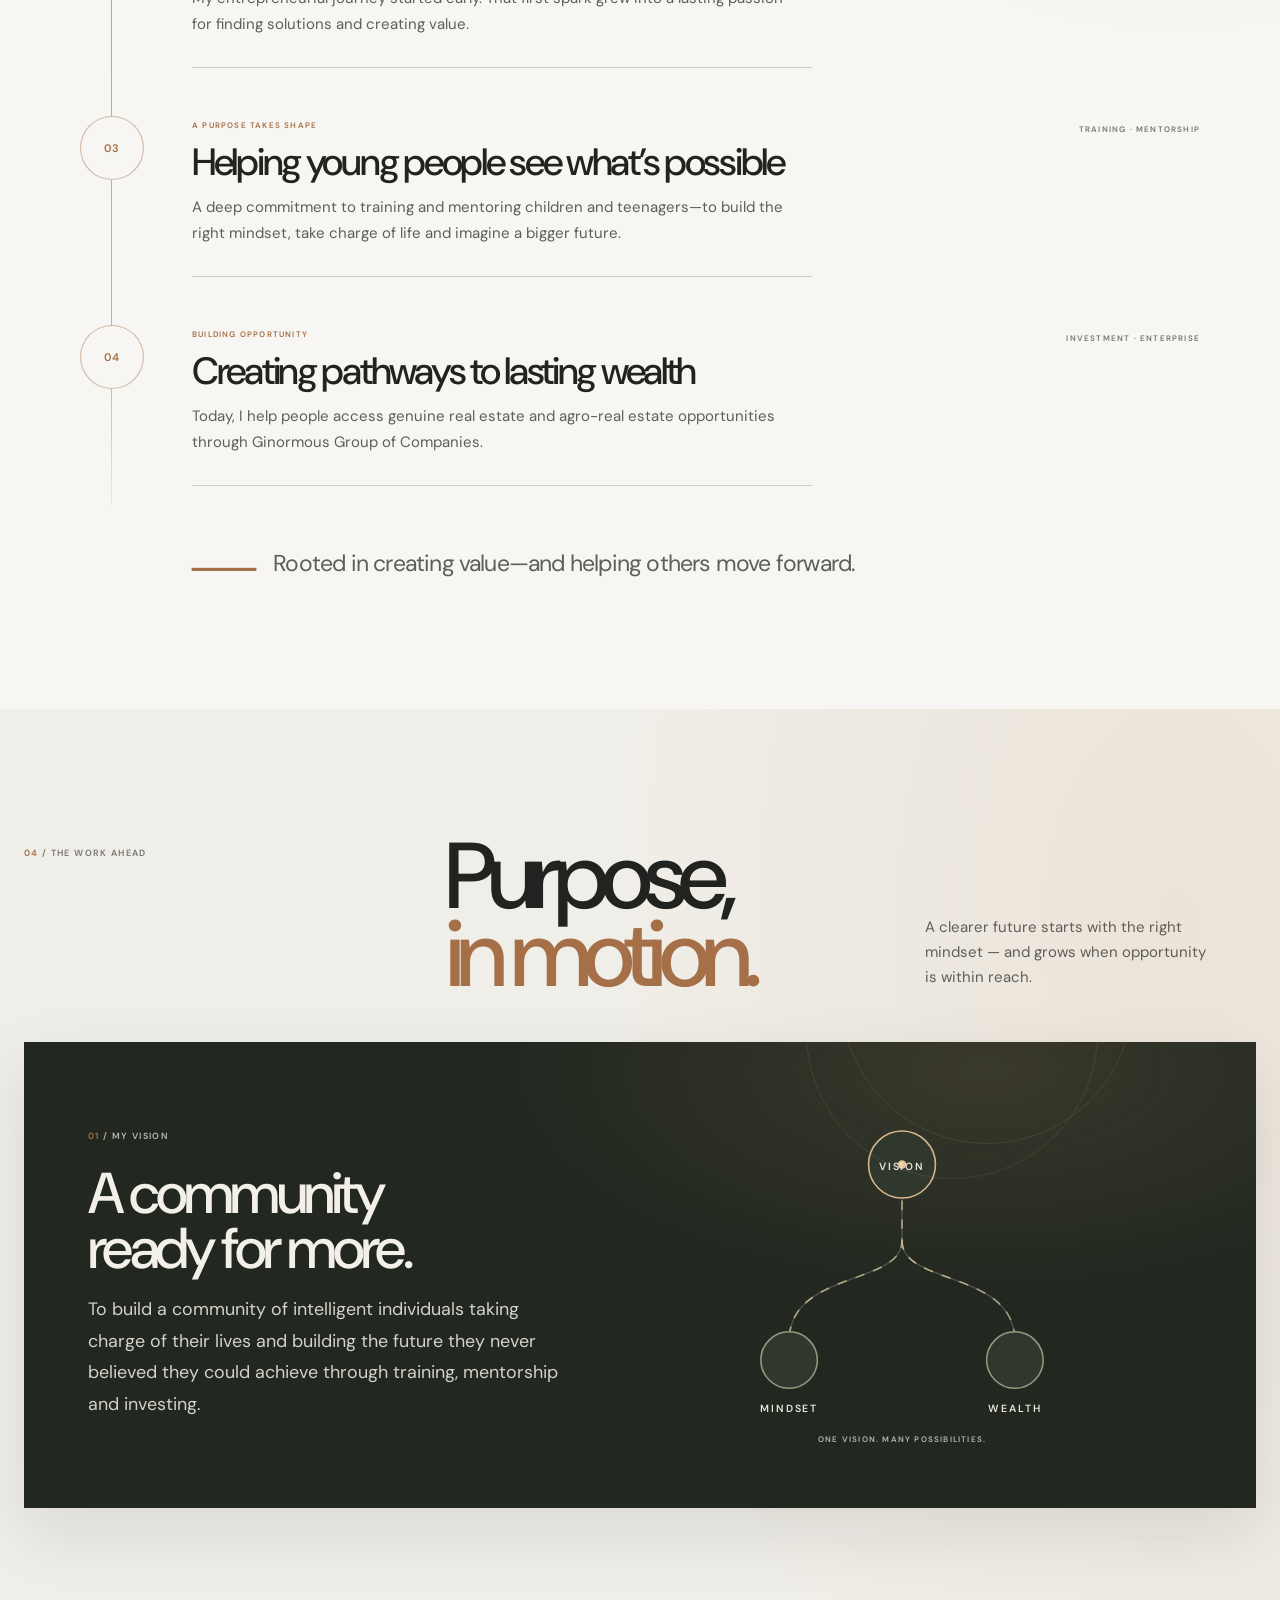
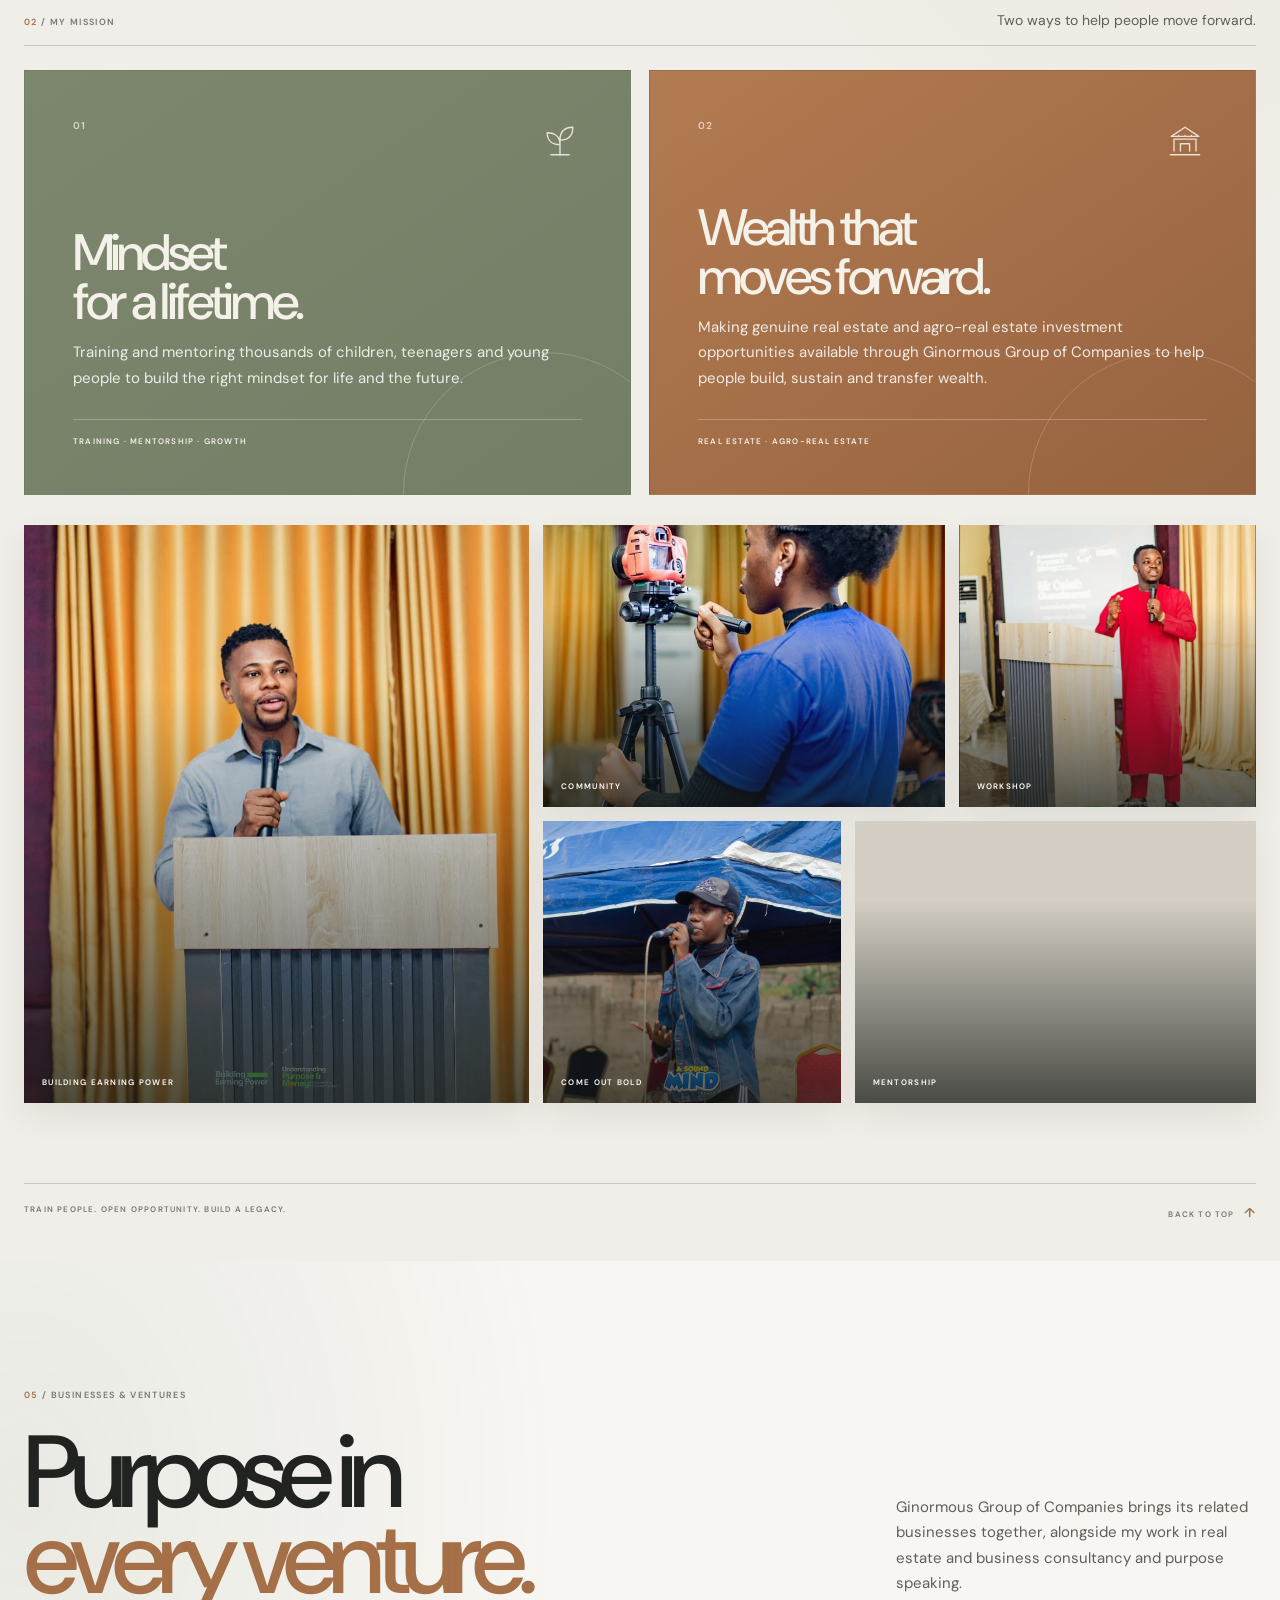
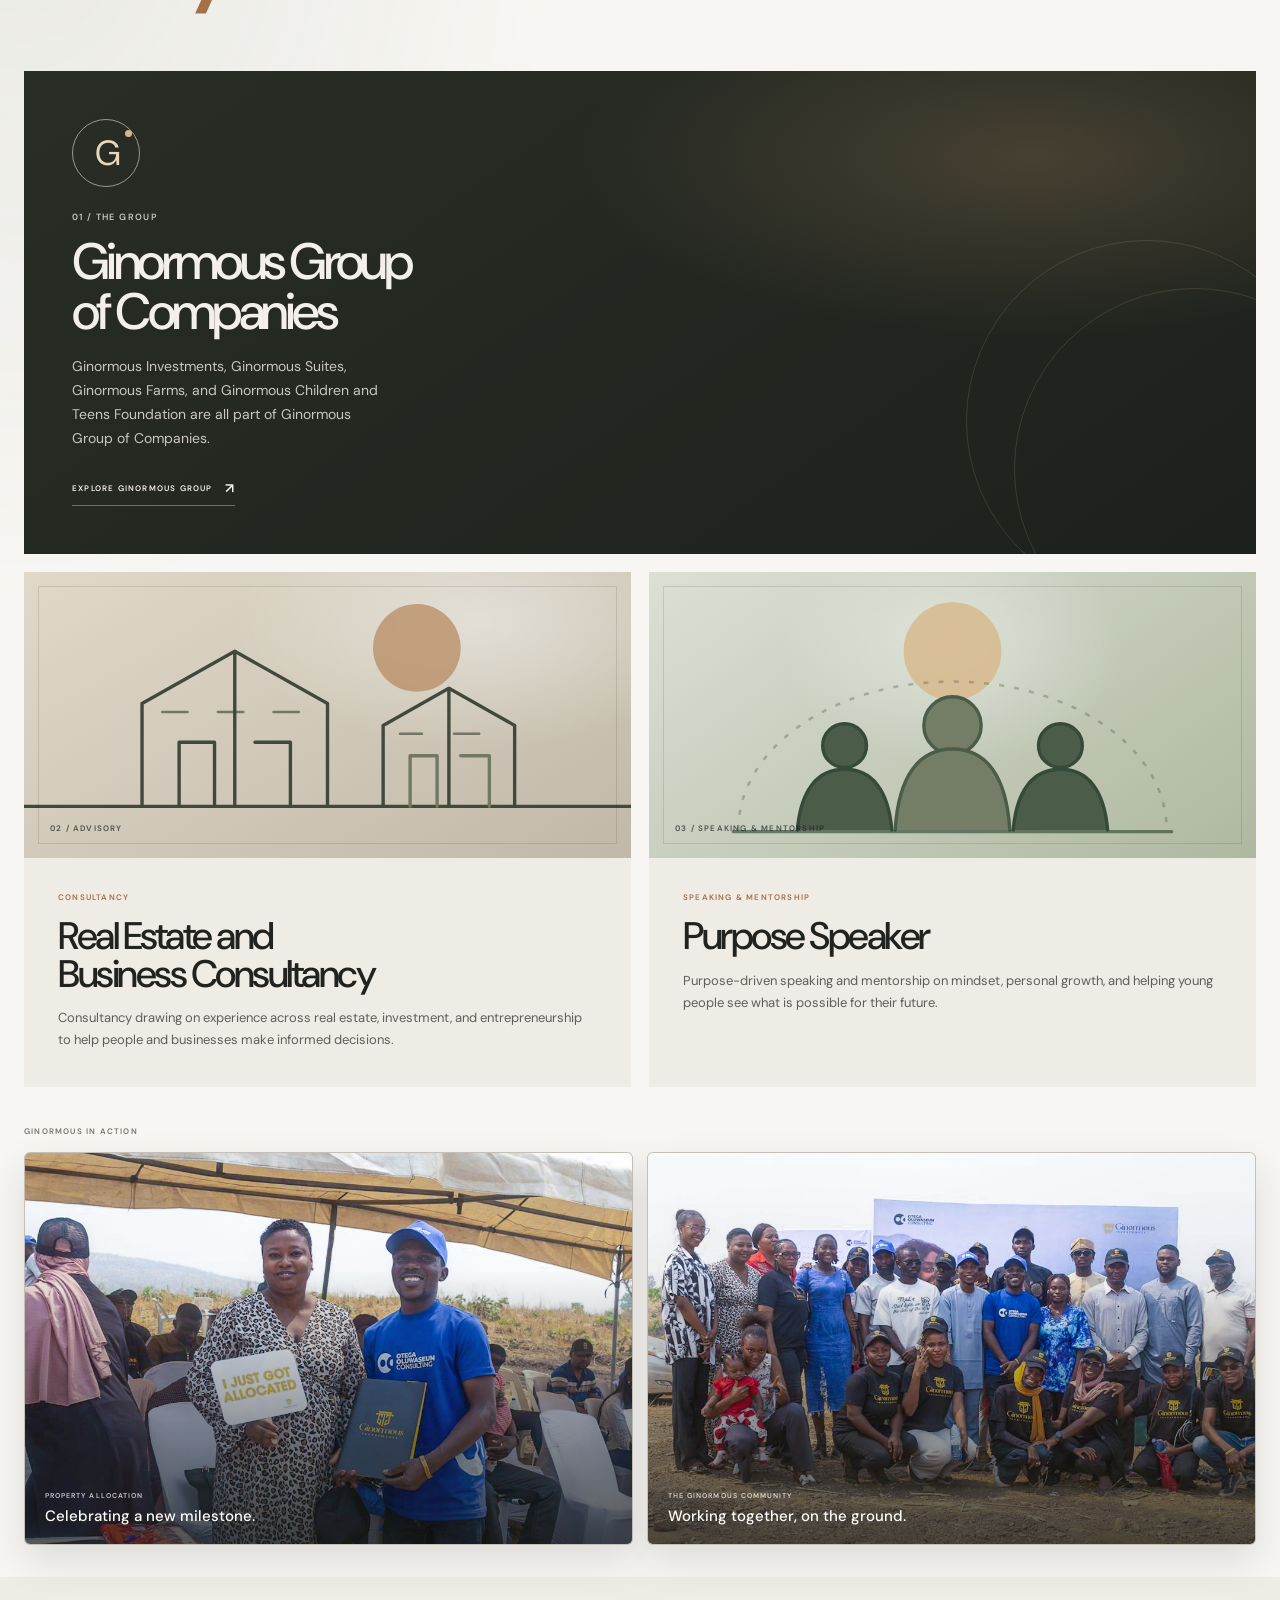
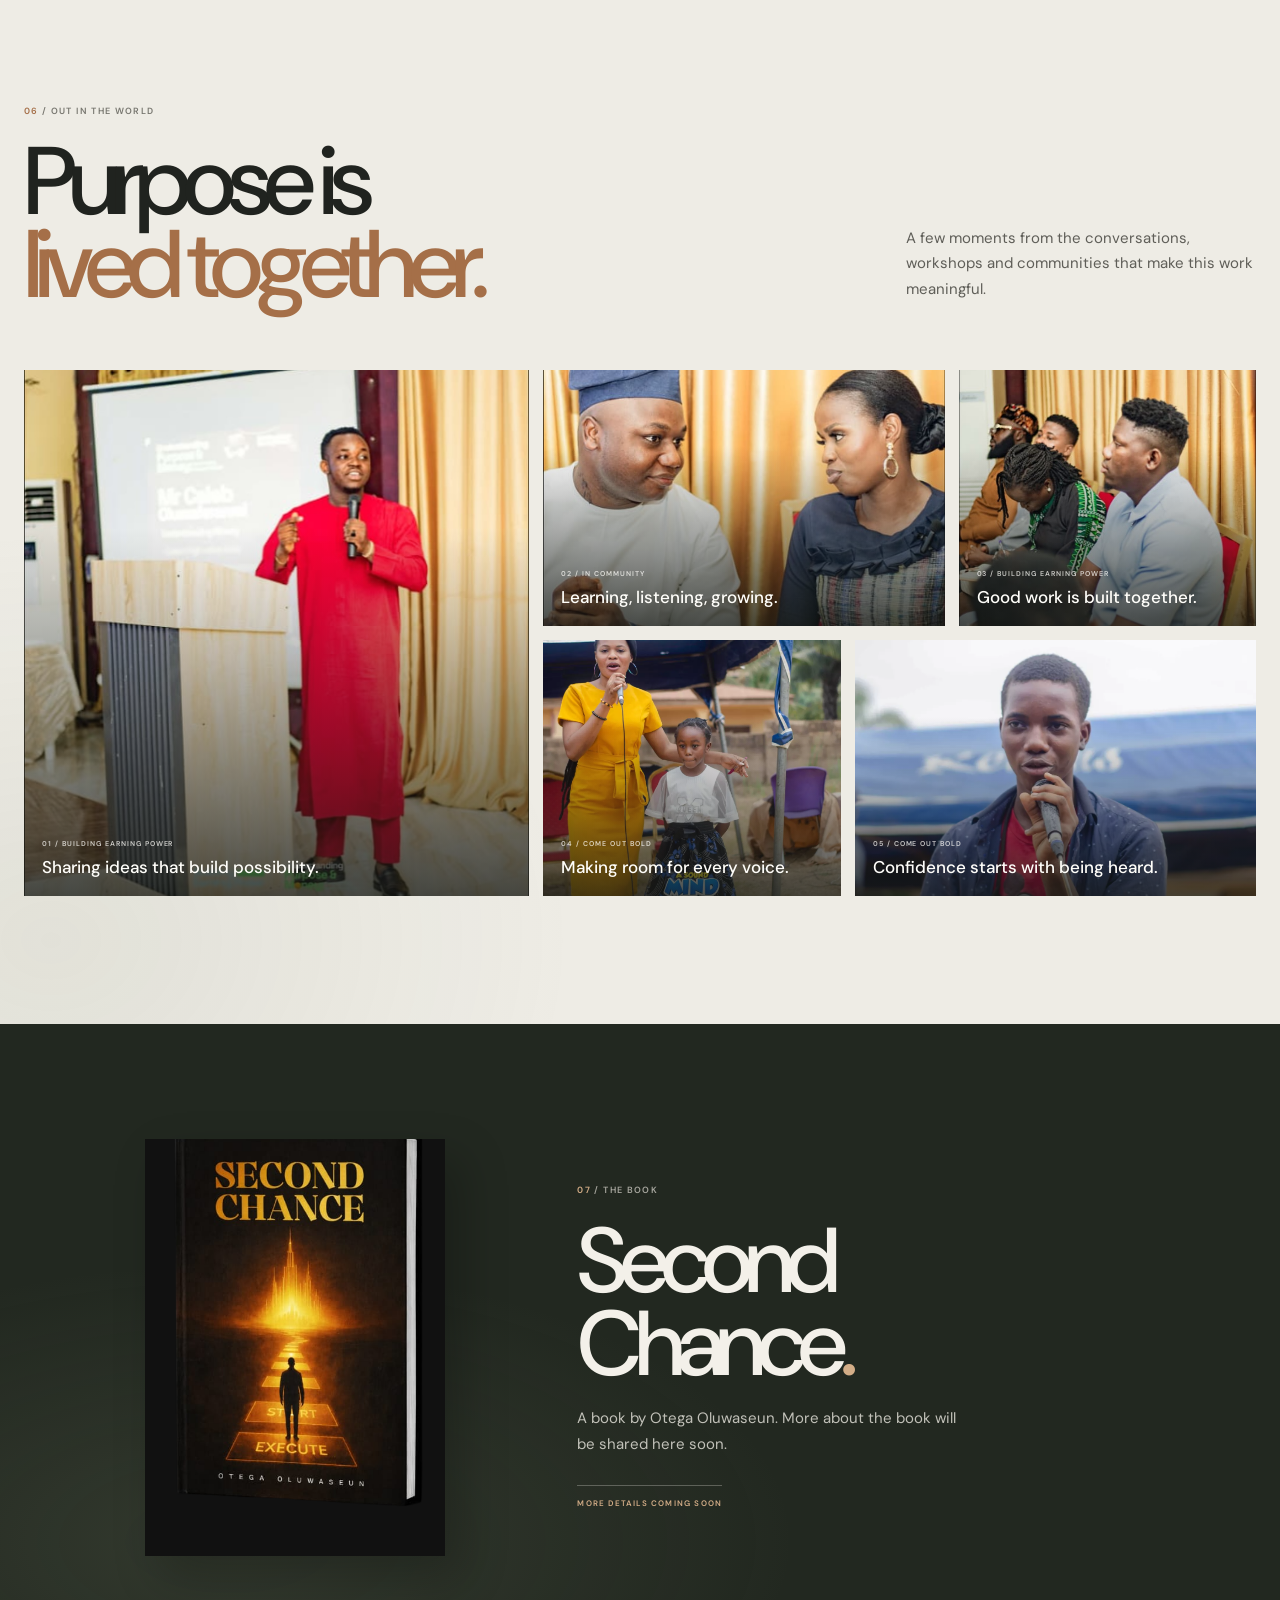
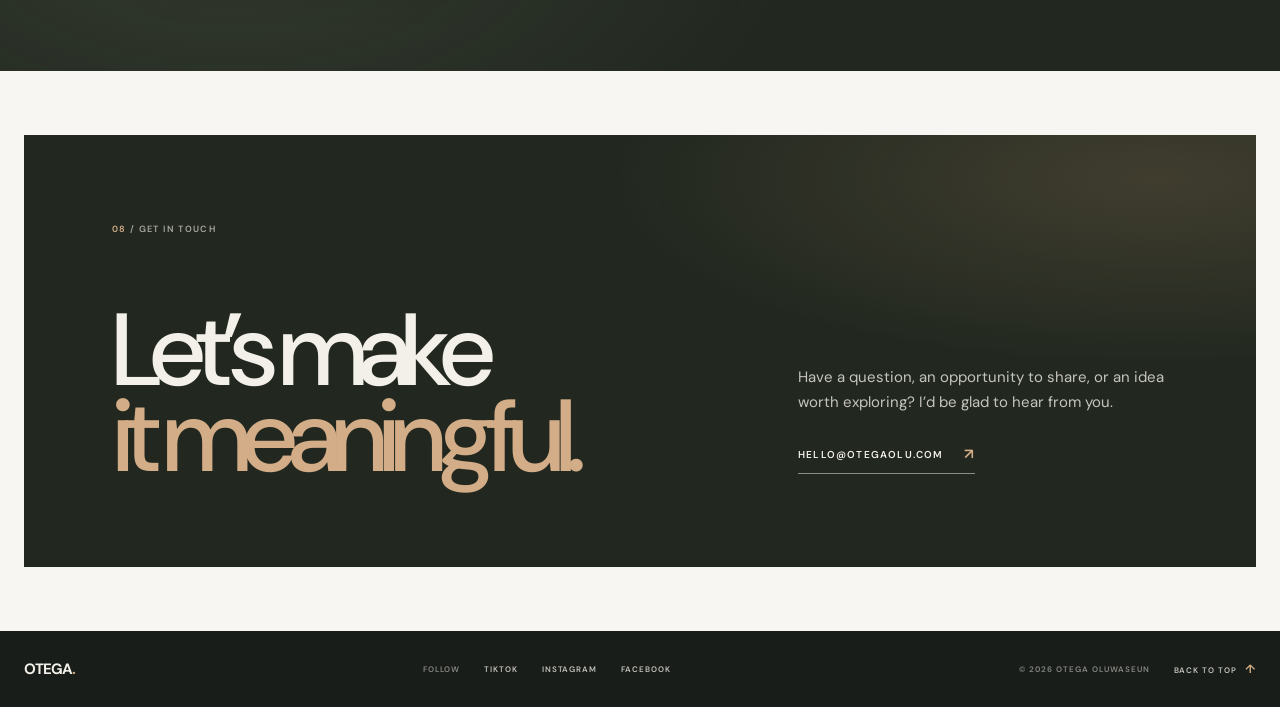
==== commit 136eaf56: "Update portfolio book and mentorship registration Co-authored-by: Copilot <223556219+Copilot@users.n" ====
--- a/index.html
+++ b/index.html
@@ -52,7 +52,7 @@
             <a href="#mission">WHAT I DO</a>
             <a href="#ventures">VENTURES</a>
             <a href="#moments">MOMENTS</a>
-            <a href="#insights">JOURNAL</a>
+            <a href="#mentorship">MENTORSHIP</a>
             <a class="nav-contact" href="#contact">LET’S TALK <span aria-hidden="true">↗</span></a>
           </nav>
           <a class="contact-link" href="#contact">
@@ -87,6 +87,38 @@
               happen.
             </p>
             <a class="text-link" href="mailto:hello@otegaolu.com">GET IN TOUCH <span aria-hidden="true">↗</span></a>
+          </div>
+        </div>
+      </section>
+
+      <section class="mentorship-registration" id="mentorship" aria-labelledby="mentorship-title">
+        <div class="mentorship-registration-inner" data-reveal>
+          <div class="mentorship-registration-copy">
+            <p class="mentorship-registration-kicker">REGISTRATION OPEN / NOVEMBER 2026</p>
+            <h2 id="mentorship-title">Five days to grow<br /><span>with purpose.</span></h2>
+            <p>
+              Join Otega for a 5-day mentorship for young adults and teenagers.
+            </p>
+          </div>
+          <div class="mentorship-registration-details">
+            <dl>
+              <div>
+                <dt>DATES</dt>
+                <dd><time datetime="2026-11-23">23</time>–<time datetime="2026-11-27">27 November 2026</time></dd>
+              </div>
+              <div>
+                <dt>VENUE</dt>
+                <dd>Google Meet</dd>
+              </div>
+            </dl>
+            <p>Google Meet details will be shared after registration.</p>
+            <a
+              class="mentorship-register-link"
+              href="mailto:otegaoluwaseun@gmail.com?subject=5-day%20mentorship%20registration&amp;body=Hello%20Otega%2C%0D%0A%0D%0AI%27d%20like%20to%20register%20for%20the%205-day%20mentorship.%0D%0A%0D%0AFull%20name%3A%0D%0AAge%20group%3A%0D%0APhone%20number%20(optional)%3A"
+            >
+              REGISTER BY EMAIL <span aria-hidden="true">↗</span>
+            </a>
+            <p class="mentorship-registration-note">Your email app will open with a registration template.</p>
           </div>
         </div>
       </section>
@@ -536,15 +568,17 @@
 
       <section class="book-section" id="book" aria-labelledby="book-title">
         <div class="book-inner">
-          <div class="book-cover" data-reveal="left" aria-label="Book cover design for One Chance by Otega Oluwaseun">
-            <span class="book-cover-eyebrow">A BOOK BY OTEGA OLUWASEUN</span>
-            <span class="book-cover-title">One<br /><i>Chance</i></span>
-            <span class="book-cover-rule" aria-hidden="true"></span>
-            <span class="book-cover-mark" aria-hidden="true">OO.</span>
+          <div class="book-cover" data-reveal="left">
+            <img
+              src="ot_images/books/IMG_2516.JPG-Photoroom.png"
+              alt="Second Chance book cover by Otega Oluwaseun"
+              loading="lazy"
+              decoding="async"
+            />
           </div>
           <div class="book-copy" data-reveal>
             <p class="book-kicker"><span>07</span> / THE BOOK</p>
-            <h2 id="book-title">One Chance<span>.</span></h2>
+            <h2 id="book-title">Second Chance<span>.</span></h2>
             <p>
               A book by Otega Oluwaseun. More about the book will be shared
               here soon.
@@ -554,56 +588,9 @@
         </div>
       </section>
 
-      <section class="insights-section" id="insights" aria-labelledby="insights-title">
-        <div class="insights-inner">
-          <header class="insights-heading" data-reveal>
-            <p class="insights-kicker"><span>08</span> / ARTICLES &amp; INSIGHTS</p>
-            <div class="insights-title-row">
-              <h2 id="insights-title">Ideas to<br /><span>move you forward.</span></h2>
-              <p>
-                Reflections on mindset, mentorship and creating lasting value.
-              </p>
-            </div>
-          </header>
-
-          <div class="insights-grid">
-            <article class="insight-card" data-reveal>
-              <p class="insight-index">01 <span>·</span> MINDSET</p>
-              <h3>The mindset that makes a future possible</h3>
-              <p>
-                The right mindset can help young people challenge limiting
-                beliefs and see new possibilities for their lives.
-              </p>
-              <span class="insight-readiness">ARTICLE PREVIEW</span>
-            </article>
-            <article class="insight-card" data-reveal>
-              <p class="insight-index">02 <span>·</span> MENTORSHIP</p>
-              <h3>Why guidance matters while we are young</h3>
-              <p>
-                Training and mentorship can offer children and teenagers
-                practical support as they shape their hopes for the future.
-              </p>
-              <span class="insight-readiness">ARTICLE PREVIEW</span>
-            </article>
-            <article class="insight-card" data-reveal>
-              <p class="insight-index">03 <span>·</span> ENTREPRENEURSHIP</p>
-              <h3>Creating value that lasts</h3>
-              <p>
-                A reflection on entrepreneurship as a way to find solutions,
-                serve people and create meaningful value.
-              </p>
-              <span class="insight-readiness">ARTICLE PREVIEW</span>
-            </article>
-          </div>
-          <p class="insights-note" data-reveal>
-            Early article ideas — full stories and links will be added here.
-          </p>
-        </div>
-      </section>
-
       <section class="contact-section" id="contact" aria-labelledby="contact-title">
         <div class="contact-inner" data-reveal>
-          <p class="contact-kicker"><span>09</span> / GET IN TOUCH</p>
+          <p class="contact-kicker"><span>08</span> / GET IN TOUCH</p>
           <div class="contact-content">
             <h2 id="contact-title">Let’s make<br /><span>it meaningful.</span></h2>
             <div class="contact-copy">
--- a/styles.css
+++ b/styles.css
@@ -268,6 +268,102 @@
 .text-link span {
   margin-left: 5px;
   font-size: 12px;
+}
+
+.mentorship-registration {
+  padding: clamp(24px, 5vw, 64px) 24px;
+  background: var(--paper);
+}
+
+.mentorship-registration-inner {
+  display: grid;
+  grid-template-columns: minmax(0, 1.1fr) minmax(280px, 0.9fr);
+  align-items: center;
+  gap: clamp(36px, 7vw, 96px);
+  width: min(100%, 1320px);
+  margin: 0 auto;
+  padding: clamp(32px, 6vw, 76px);
+  color: var(--about-ink);
+  background:
+    radial-gradient(ellipse at 92% 10%, rgba(201, 157, 112, 0.18), transparent 34%),
+    #222820;
+}
+
+.mentorship-registration-kicker,
+.mentorship-registration-details dt {
+  color: #d3ad87;
+  font-size: 9px;
+  font-weight: 600;
+  letter-spacing: 0.15em;
+}
+
+.mentorship-registration-copy h2 {
+  margin: 28px 0 20px;
+  font-size: clamp(40px, 6vw, 76px);
+  font-weight: 500;
+  letter-spacing: -0.08em;
+  line-height: 0.95;
+}
+
+.mentorship-registration-copy h2 span {
+  color: #d3ad87;
+}
+
+.mentorship-registration-copy > p:last-child,
+.mentorship-registration-details > p {
+  color: rgba(243, 240, 233, 0.78);
+  font-size: 14px;
+  line-height: 1.7;
+}
+
+.mentorship-registration-details dl {
+  display: grid;
+  gap: 20px;
+  margin: 0 0 18px;
+}
+
+.mentorship-registration-details dl div {
+  padding-bottom: 14px;
+  border-bottom: 1px solid rgba(243, 240, 233, 0.2);
+}
+
+.mentorship-registration-details dt {
+  margin-bottom: 8px;
+}
+
+.mentorship-registration-details dd {
+  margin: 0;
+  color: #f3f0e9;
+  font-size: 17px;
+}
+
+.mentorship-register-link {
+  display: inline-flex;
+  align-items: center;
+  gap: 18px;
+  min-height: 48px;
+  margin-top: 10px;
+  padding: 0 18px;
+  color: #222820;
+  background: #d3ad87;
+  font-size: 9px;
+  font-weight: 700;
+  letter-spacing: 0.12em;
+  transition: background 180ms ease;
+}
+
+.mentorship-register-link:hover,
+.mentorship-register-link:focus-visible {
+  background: #e2c39f;
+}
+
+.mentorship-register-link span {
+  font-size: 14px;
+}
+
+.mentorship-registration-details .mentorship-registration-note {
+  margin-bottom: 0;
+  font-size: 11px;
 }
 
 .about-section {
@@ -1647,82 +1743,24 @@
 
 .book-cover {
   position: relative;
-  display: flex;
-  flex-direction: column;
-  justify-content: space-between;
   aspect-ratio: 0.72;
   width: min(100%, 300px);
   min-height: 270px;
   justify-self: center;
   overflow: hidden;
-  padding: clamp(22px, 3vw, 34px);
-  color: #f3f0e9;
-  background:
-    radial-gradient(ellipse at 80% 75%, rgba(201, 157, 112, 0.18), transparent 36%),
-    linear-gradient(145deg, #485343, #252b25 72%);
+  background: #111;
   box-shadow: 16px 20px 44px rgba(0, 0, 0, 0.24);
 }
 
-.book-cover::before,
-.book-cover::after {
+.book-cover img {
   position: absolute;
-  content: "";
-  pointer-events: none;
-}
-
-.book-cover::before {
-  inset: 12px;
-  border: 1px solid rgba(243, 240, 233, 0.2);
-}
-
-.book-cover::after {
-  right: -44px;
-  bottom: 20%;
-  width: 180px;
-  height: 180px;
-  border: 1px solid rgba(201, 157, 112, 0.4);
-  border-radius: 50%;
-  box-shadow:
-    0 0 0 18px rgba(201, 157, 112, 0.04),
-    0 0 0 38px rgba(201, 157, 112, 0.035);
-}
-
-.book-cover-eyebrow,
-.book-cover-mark {
-  z-index: 1;
-  font-size: 8px;
-  font-weight: 600;
-  letter-spacing: 0.16em;
-}
-
-.book-cover-eyebrow {
-  color: rgba(243, 240, 233, 0.7);
-}
-
-.book-cover-title {
-  z-index: 1;
-  font-size: clamp(52px, 7vw, 84px);
-  font-weight: 500;
-  letter-spacing: -0.085em;
-  line-height: 0.8;
-}
-
-.book-cover-title i {
-  color: #d3ad87;
-  font-weight: 400;
-}
-
-.book-cover-rule {
-  z-index: 1;
-  width: 32px;
-  height: 1px;
-  margin-top: auto;
-  margin-bottom: 14px;
-  background: #d3ad87;
-}
-
-.book-cover-mark {
-  color: rgba(243, 240, 233, 0.72);
+  top: 50%;
+  left: 50%;
+  width: 180%;
+  height: 180%;
+  max-width: none;
+  object-fit: contain;
+  transform: translate(-50%, -50%);
 }
 
 .book-copy {
@@ -2498,6 +2536,16 @@
     padding: 72px 20px;
   }
 
+  .mentorship-registration {
+    padding: 20px;
+  }
+
+  .mentorship-registration-inner {
+    grid-template-columns: 1fr;
+    gap: 28px;
+    padding: 28px 22px;
+  }
+
   .about-inner {
     grid-template-columns: 1fr;
     gap: 36px;
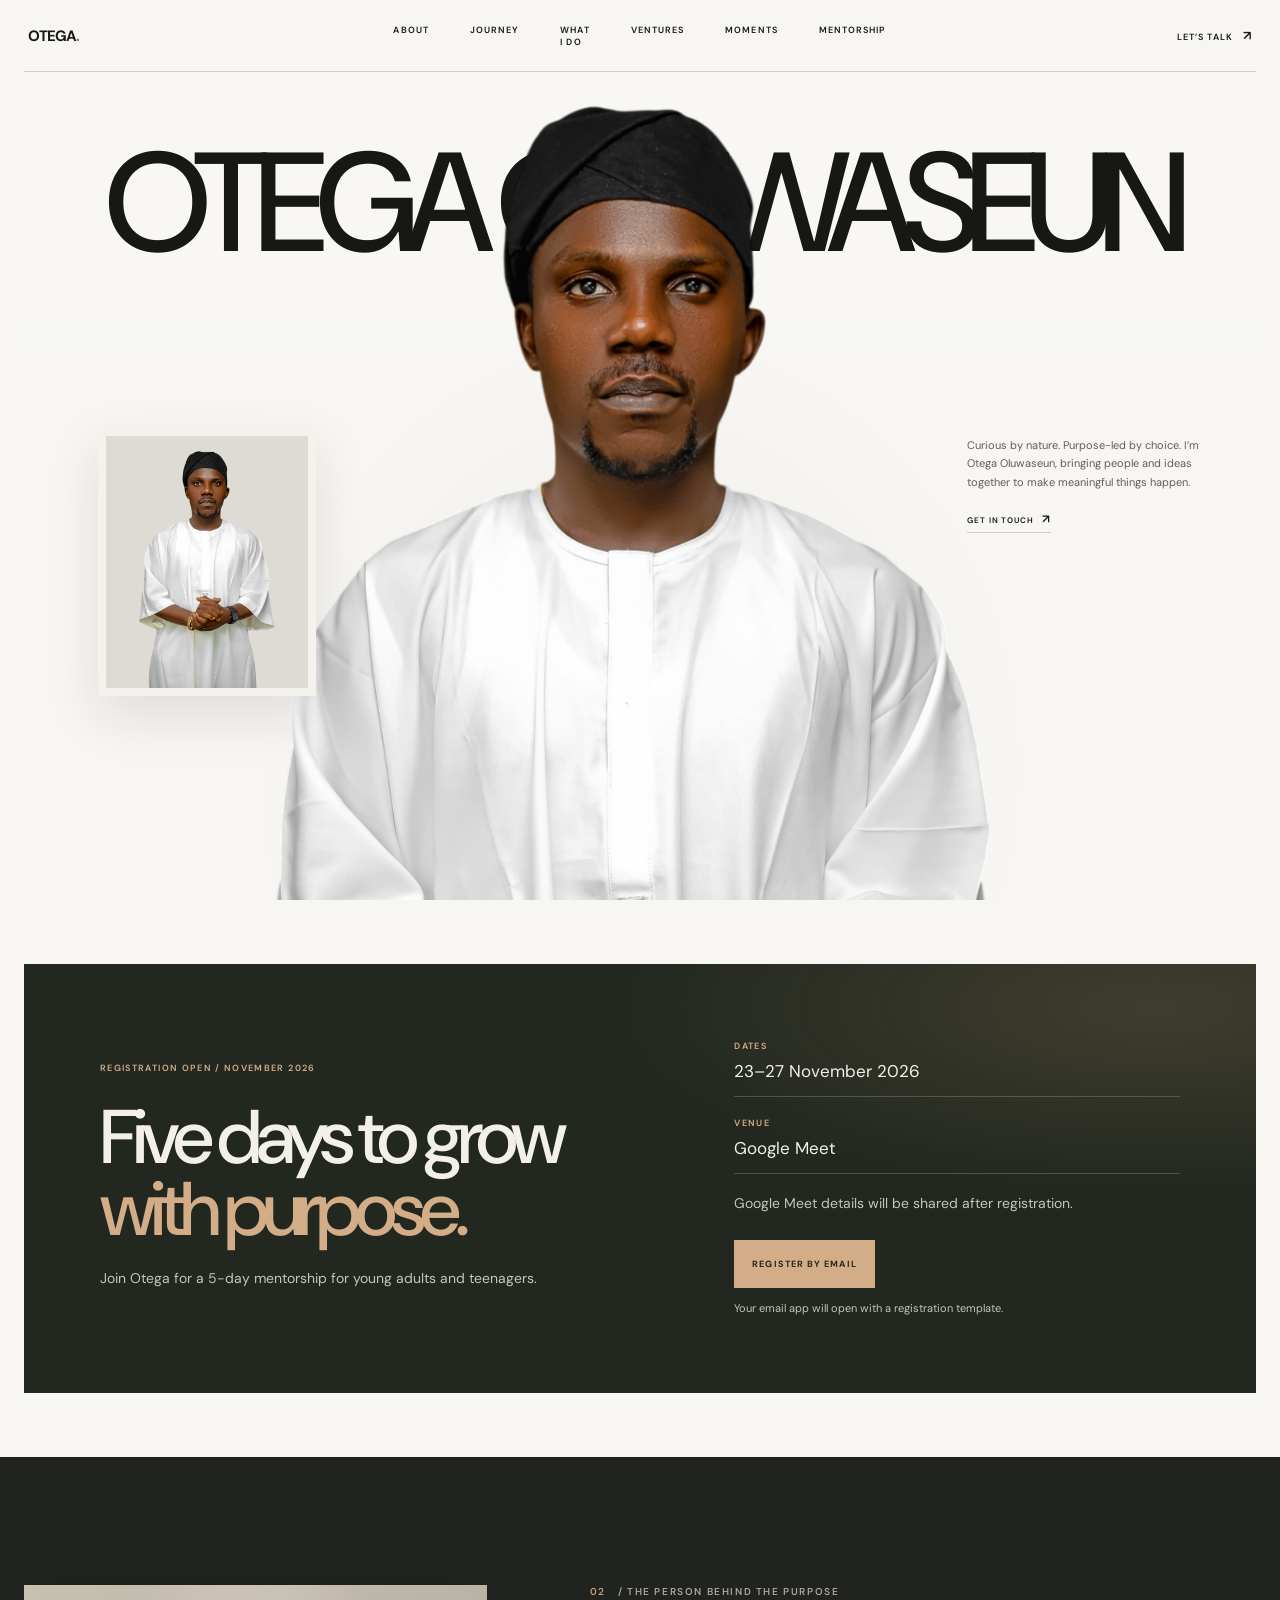
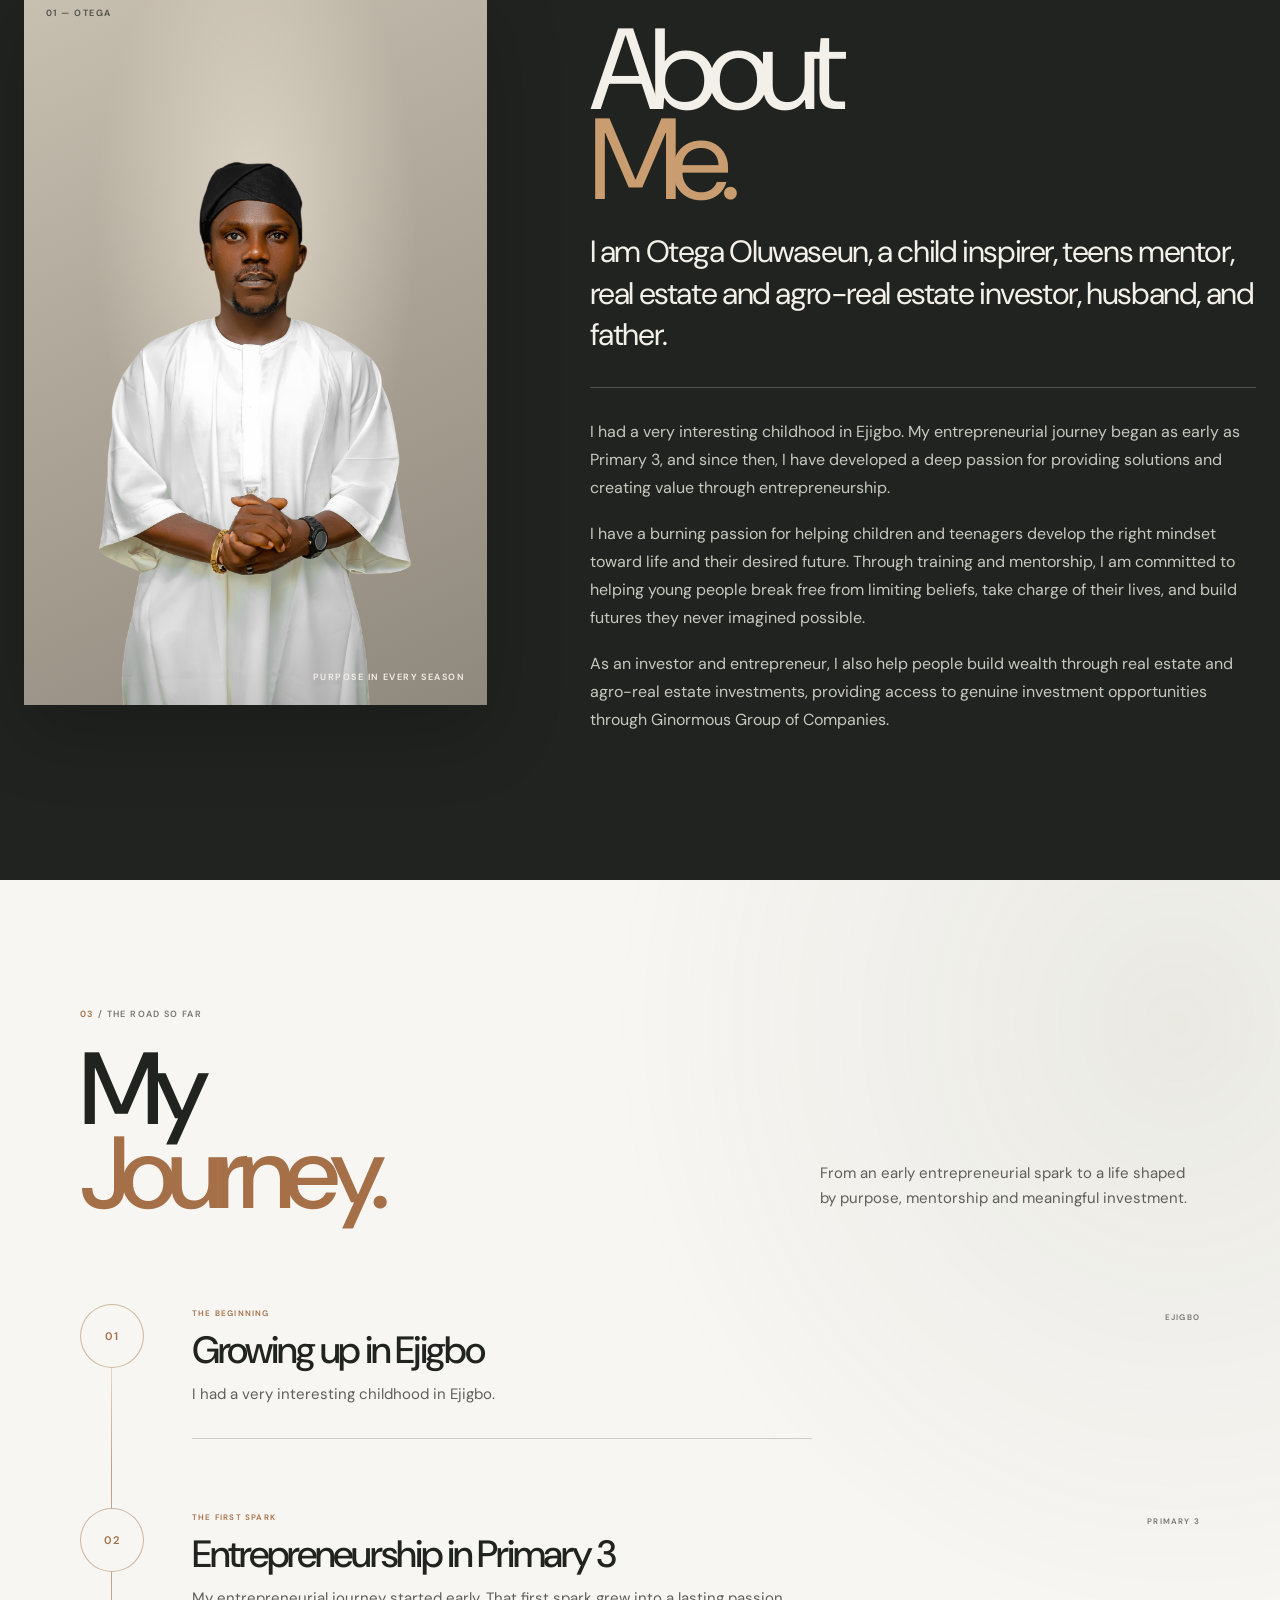
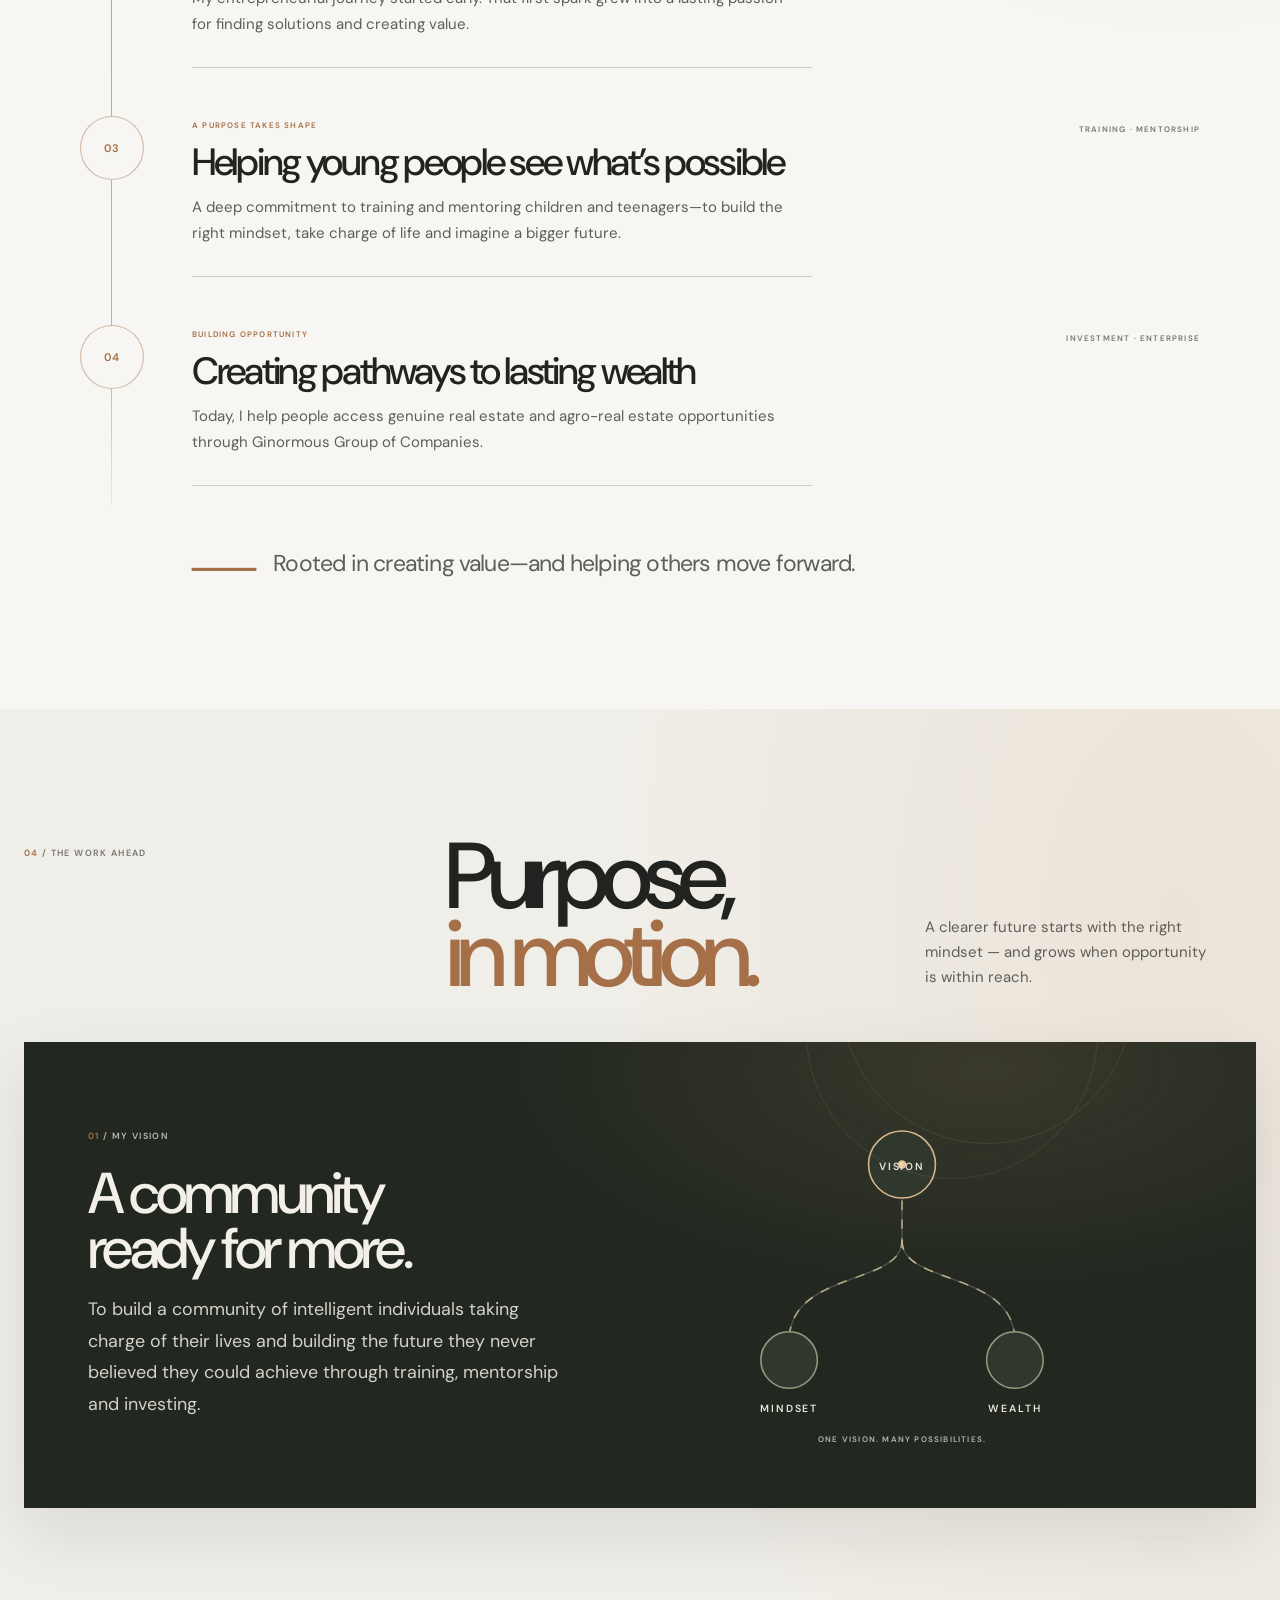
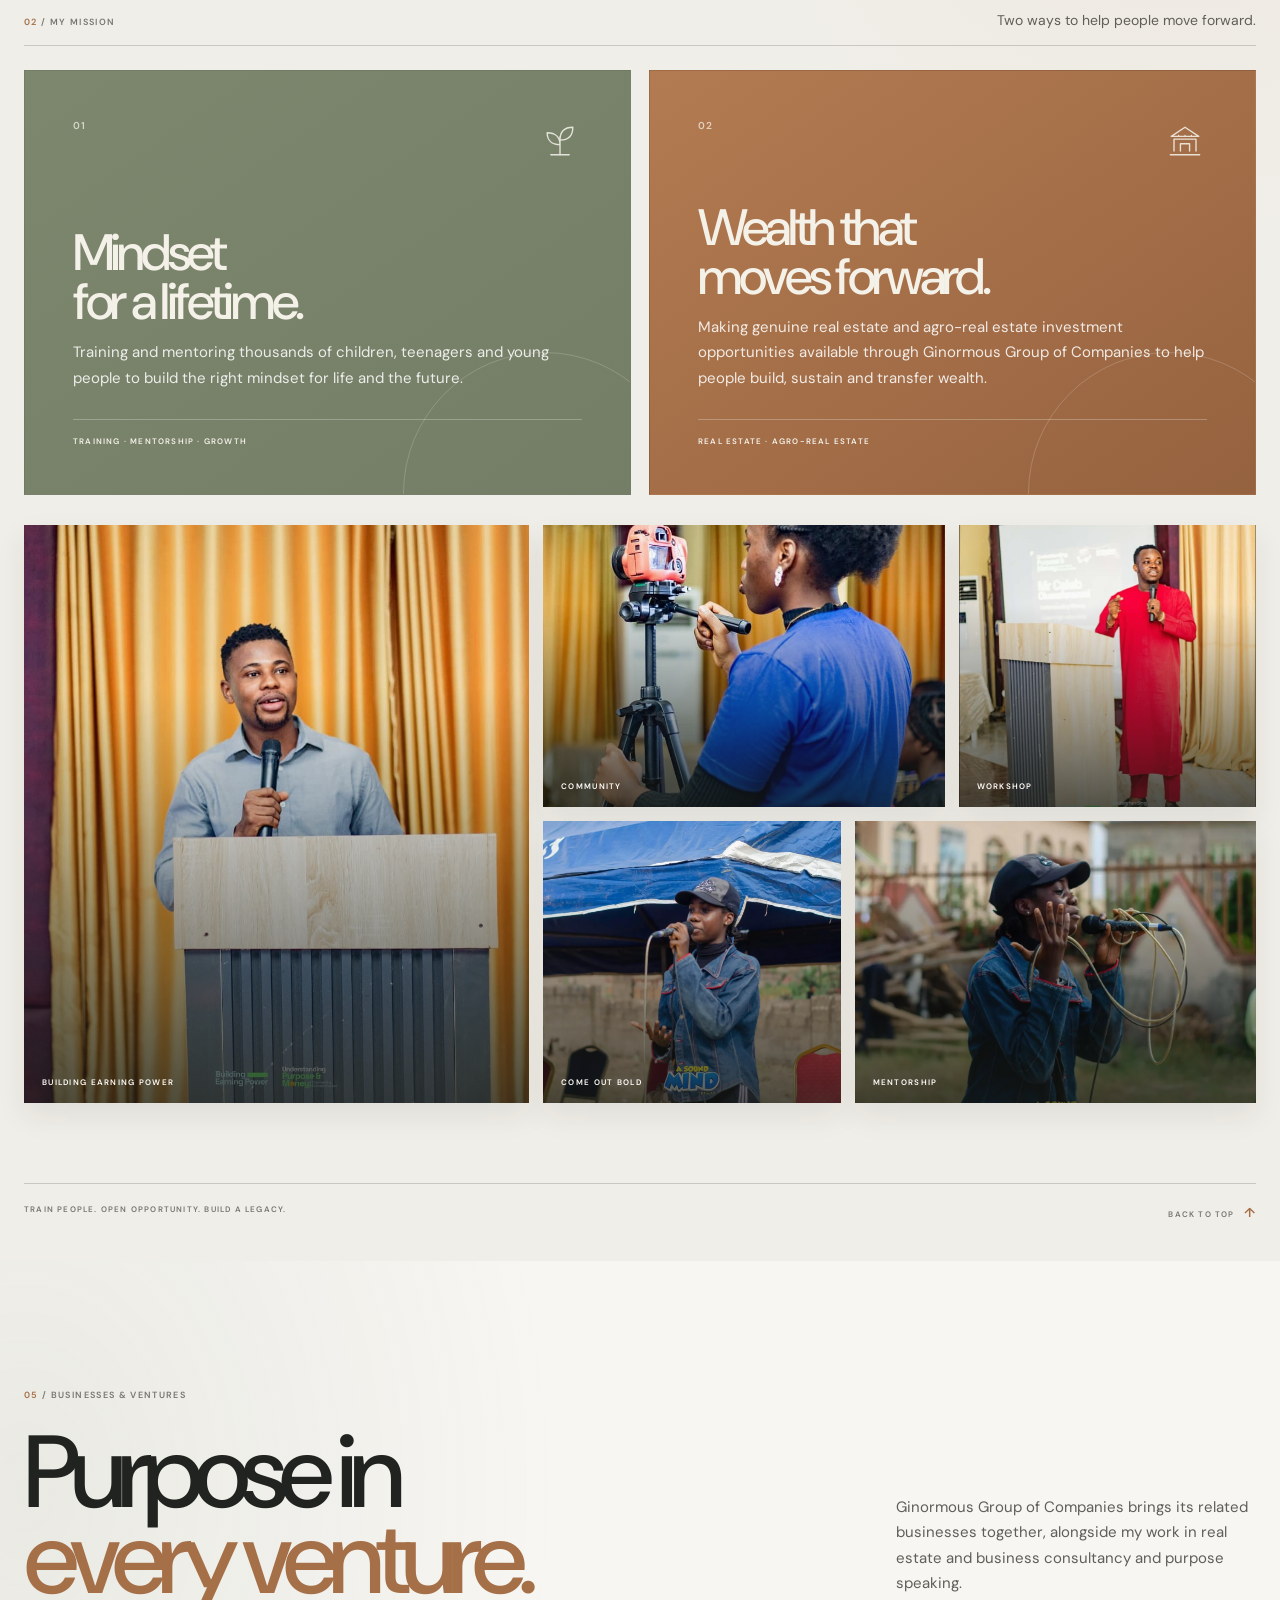
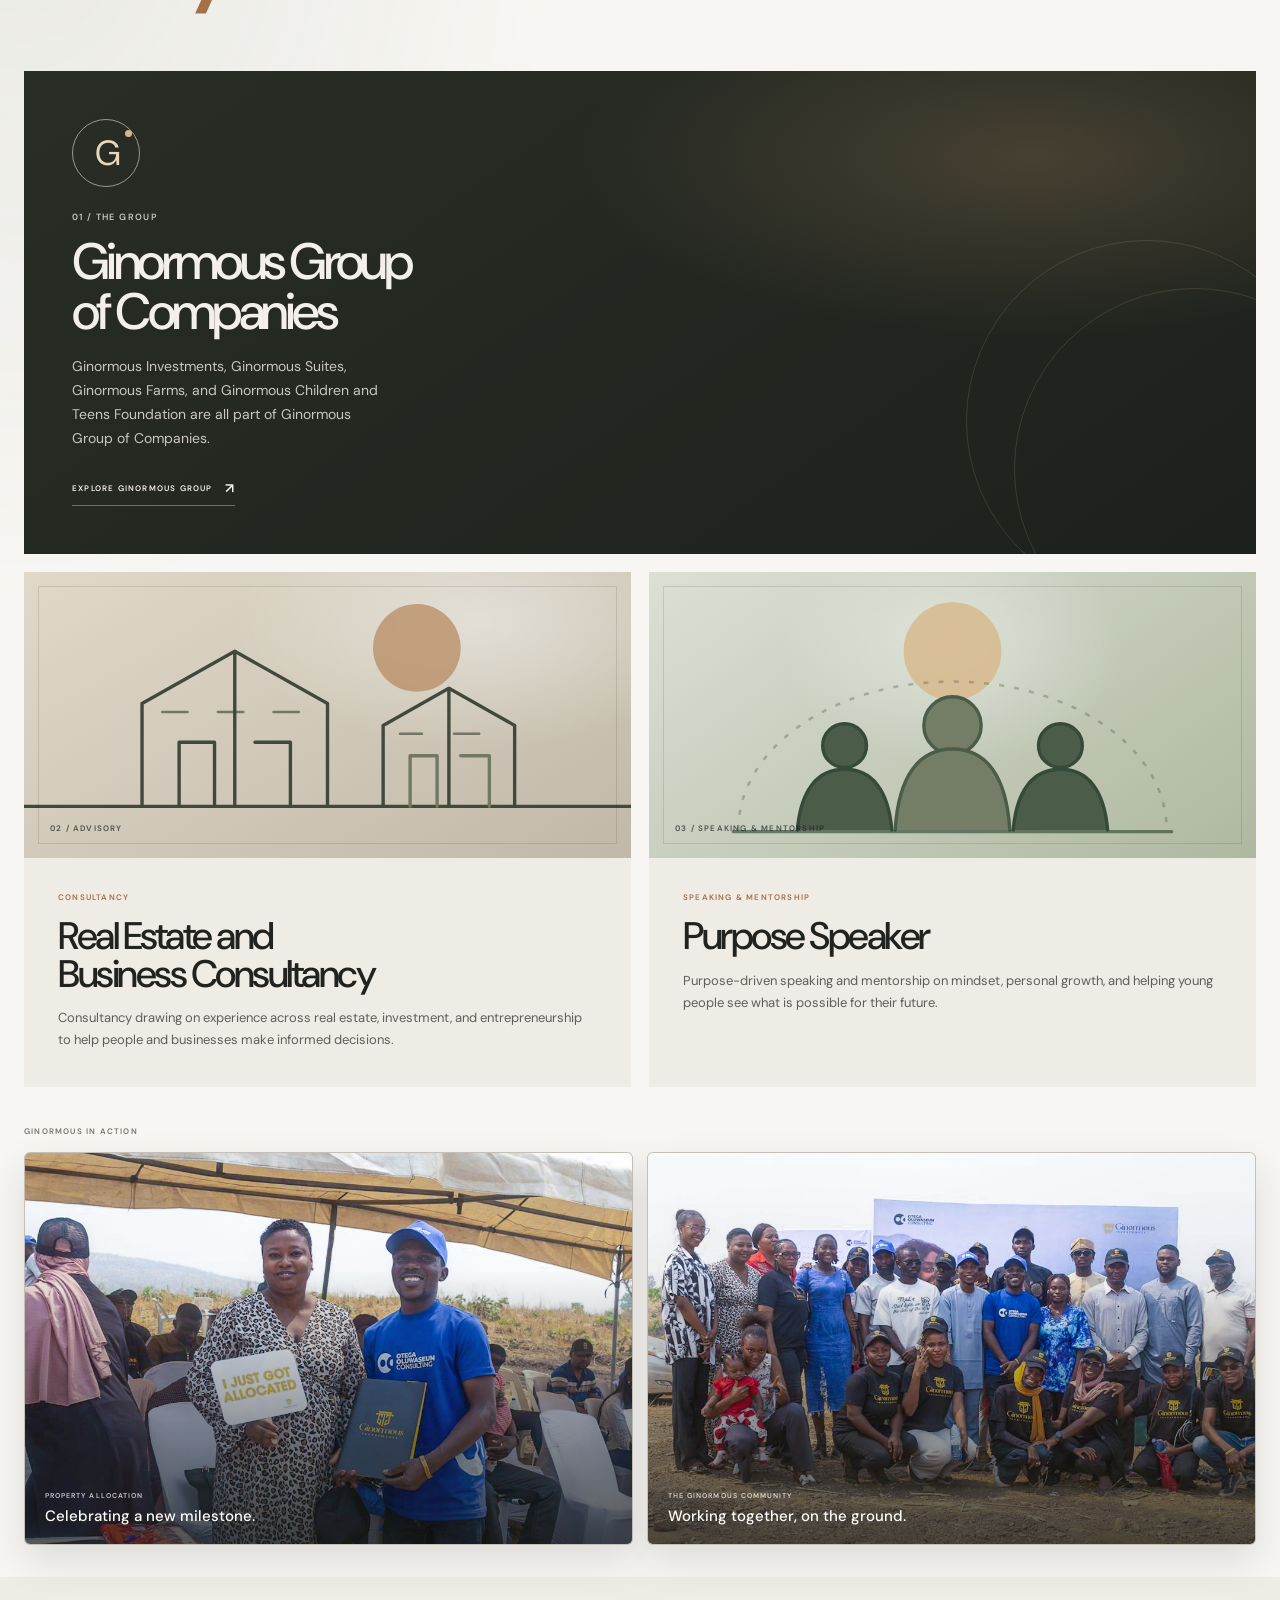
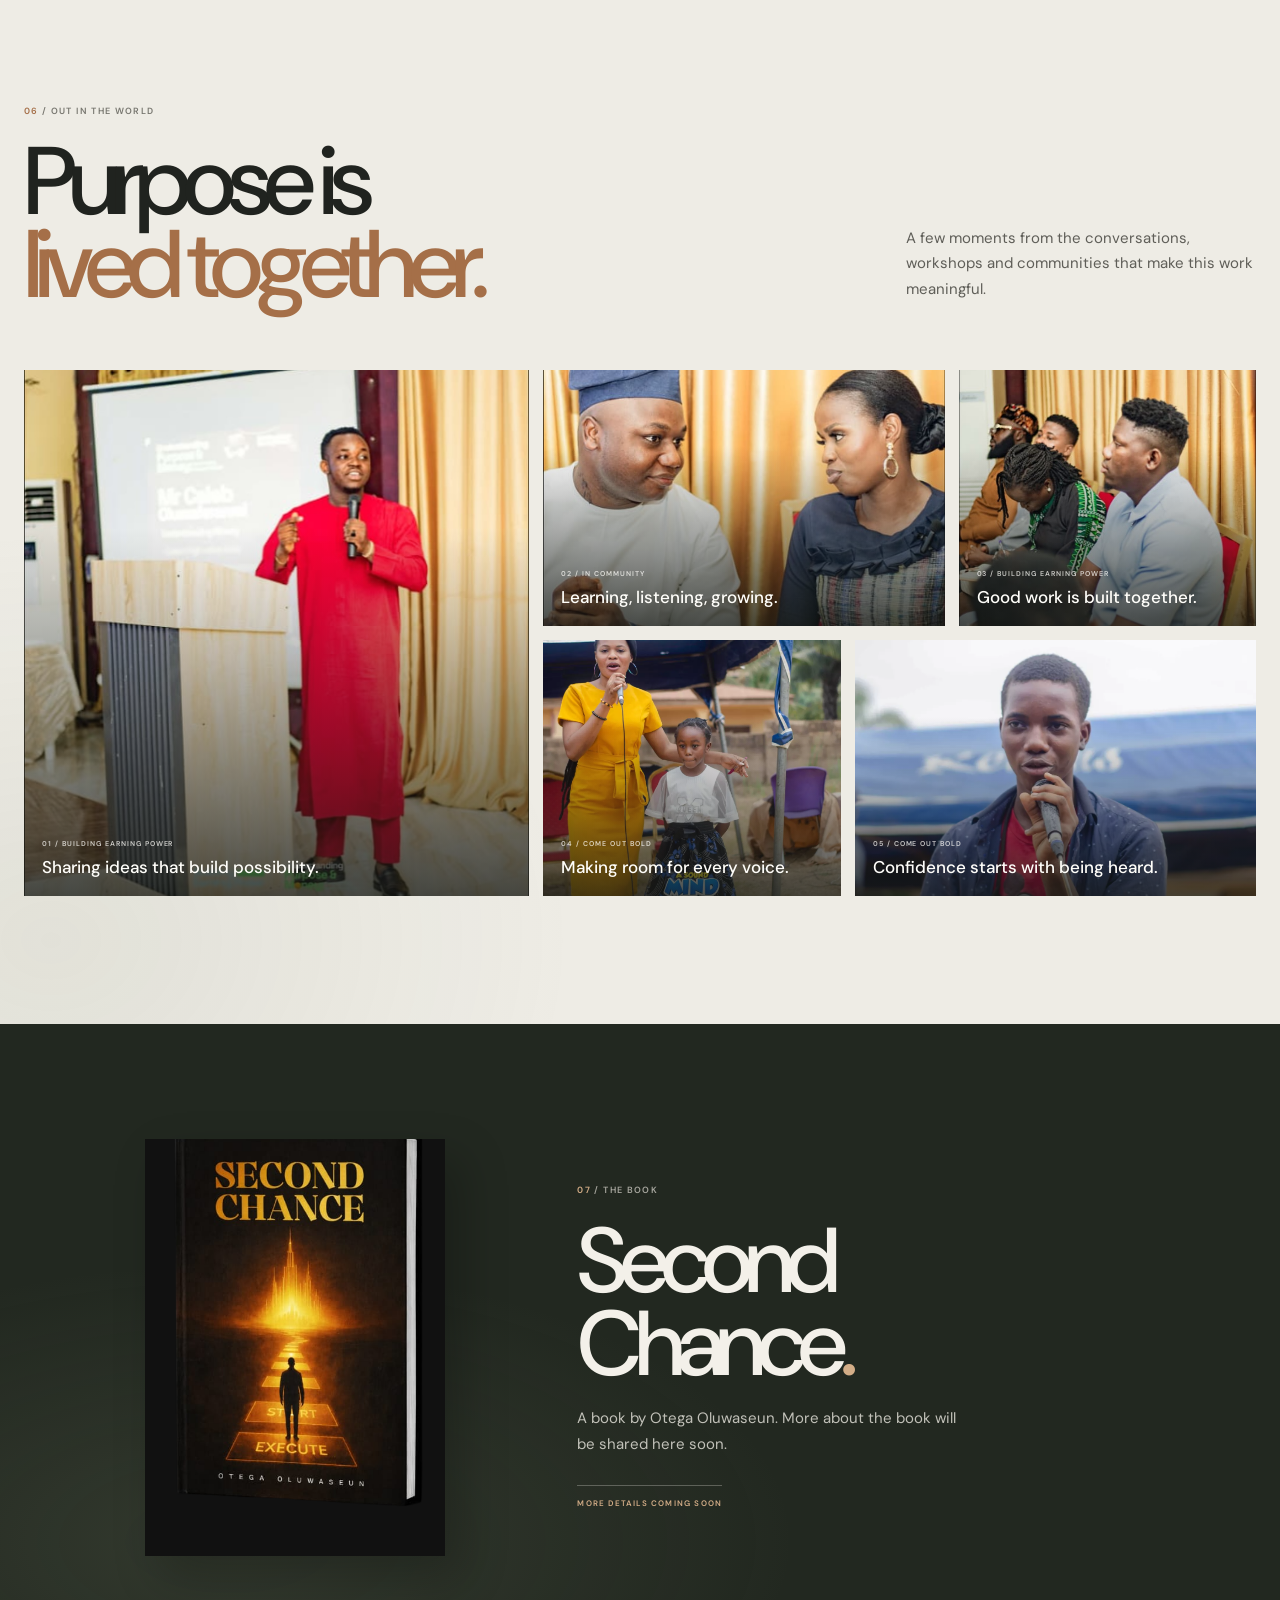
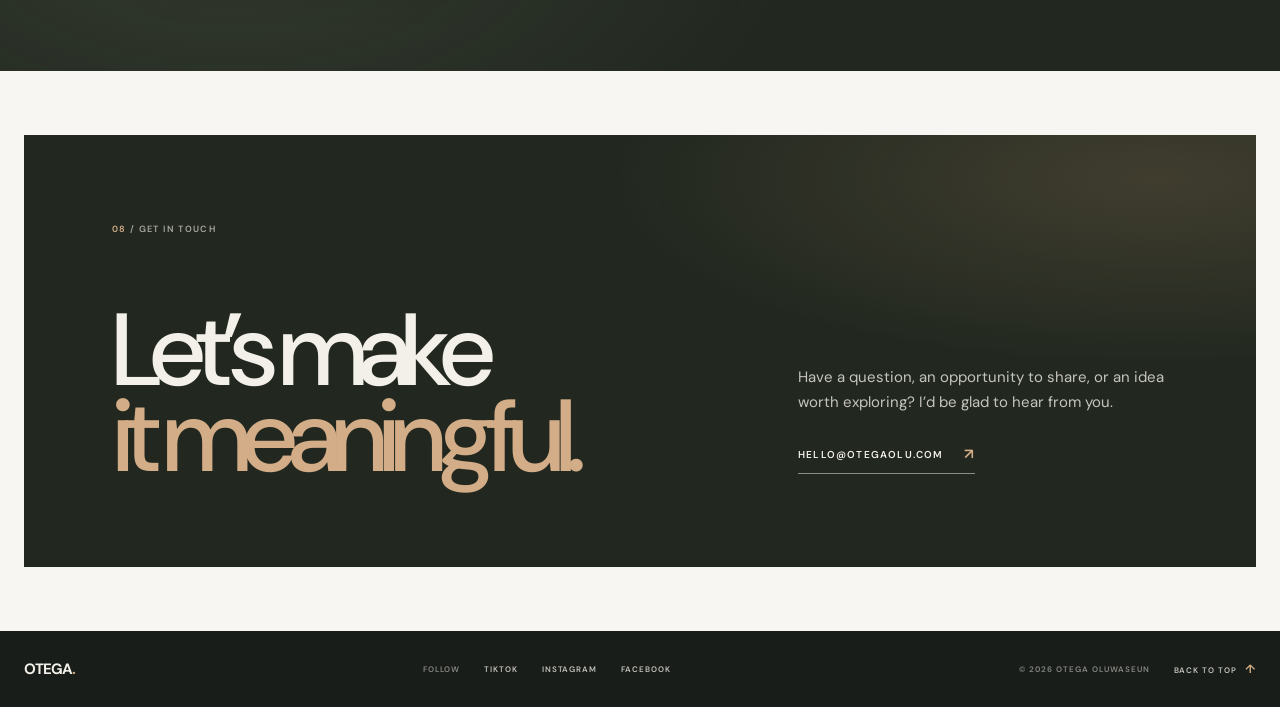
==== commit d0c8885c: "Remove arrow from mentorship registration button Co-authored-by: Copilot <223556219+Copilot@users.no" ====
--- a/index.html
+++ b/index.html
@@ -116,7 +116,7 @@
               class="mentorship-register-link"
               href="mailto:otegaoluwaseun@gmail.com?subject=5-day%20mentorship%20registration&amp;body=Hello%20Otega%2C%0D%0A%0D%0AI%27d%20like%20to%20register%20for%20the%205-day%20mentorship.%0D%0A%0D%0AFull%20name%3A%0D%0AAge%20group%3A%0D%0APhone%20number%20(optional)%3A"
             >
-              REGISTER BY EMAIL <span aria-hidden="true">↗</span>
+              REGISTER BY EMAIL
             </a>
             <p class="mentorship-registration-note">Your email app will open with a registration template.</p>
           </div>
--- a/styles.css
+++ b/styles.css
@@ -355,10 +355,6 @@
 .mentorship-register-link:hover,
 .mentorship-register-link:focus-visible {
   background: #e2c39f;
-}
-
-.mentorship-register-link span {
-  font-size: 14px;
 }
 
 .mentorship-registration-details .mentorship-registration-note {
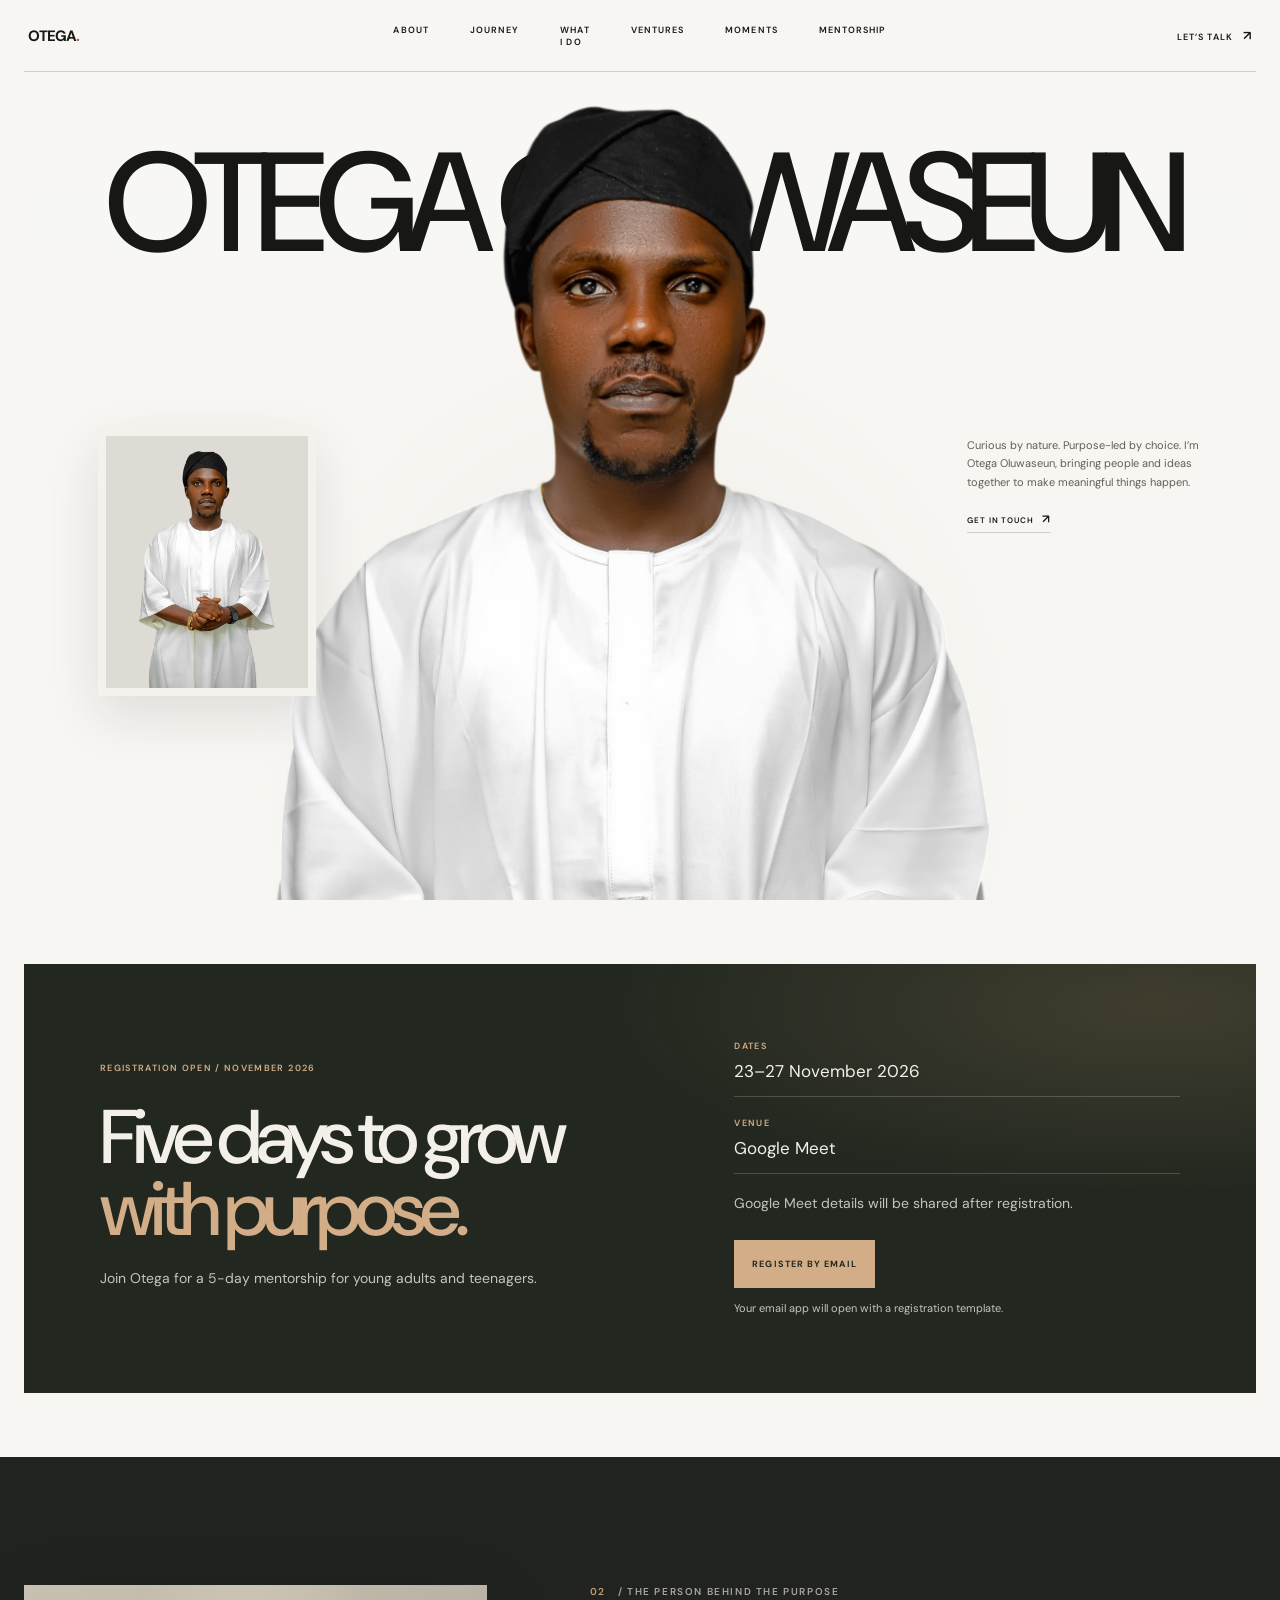
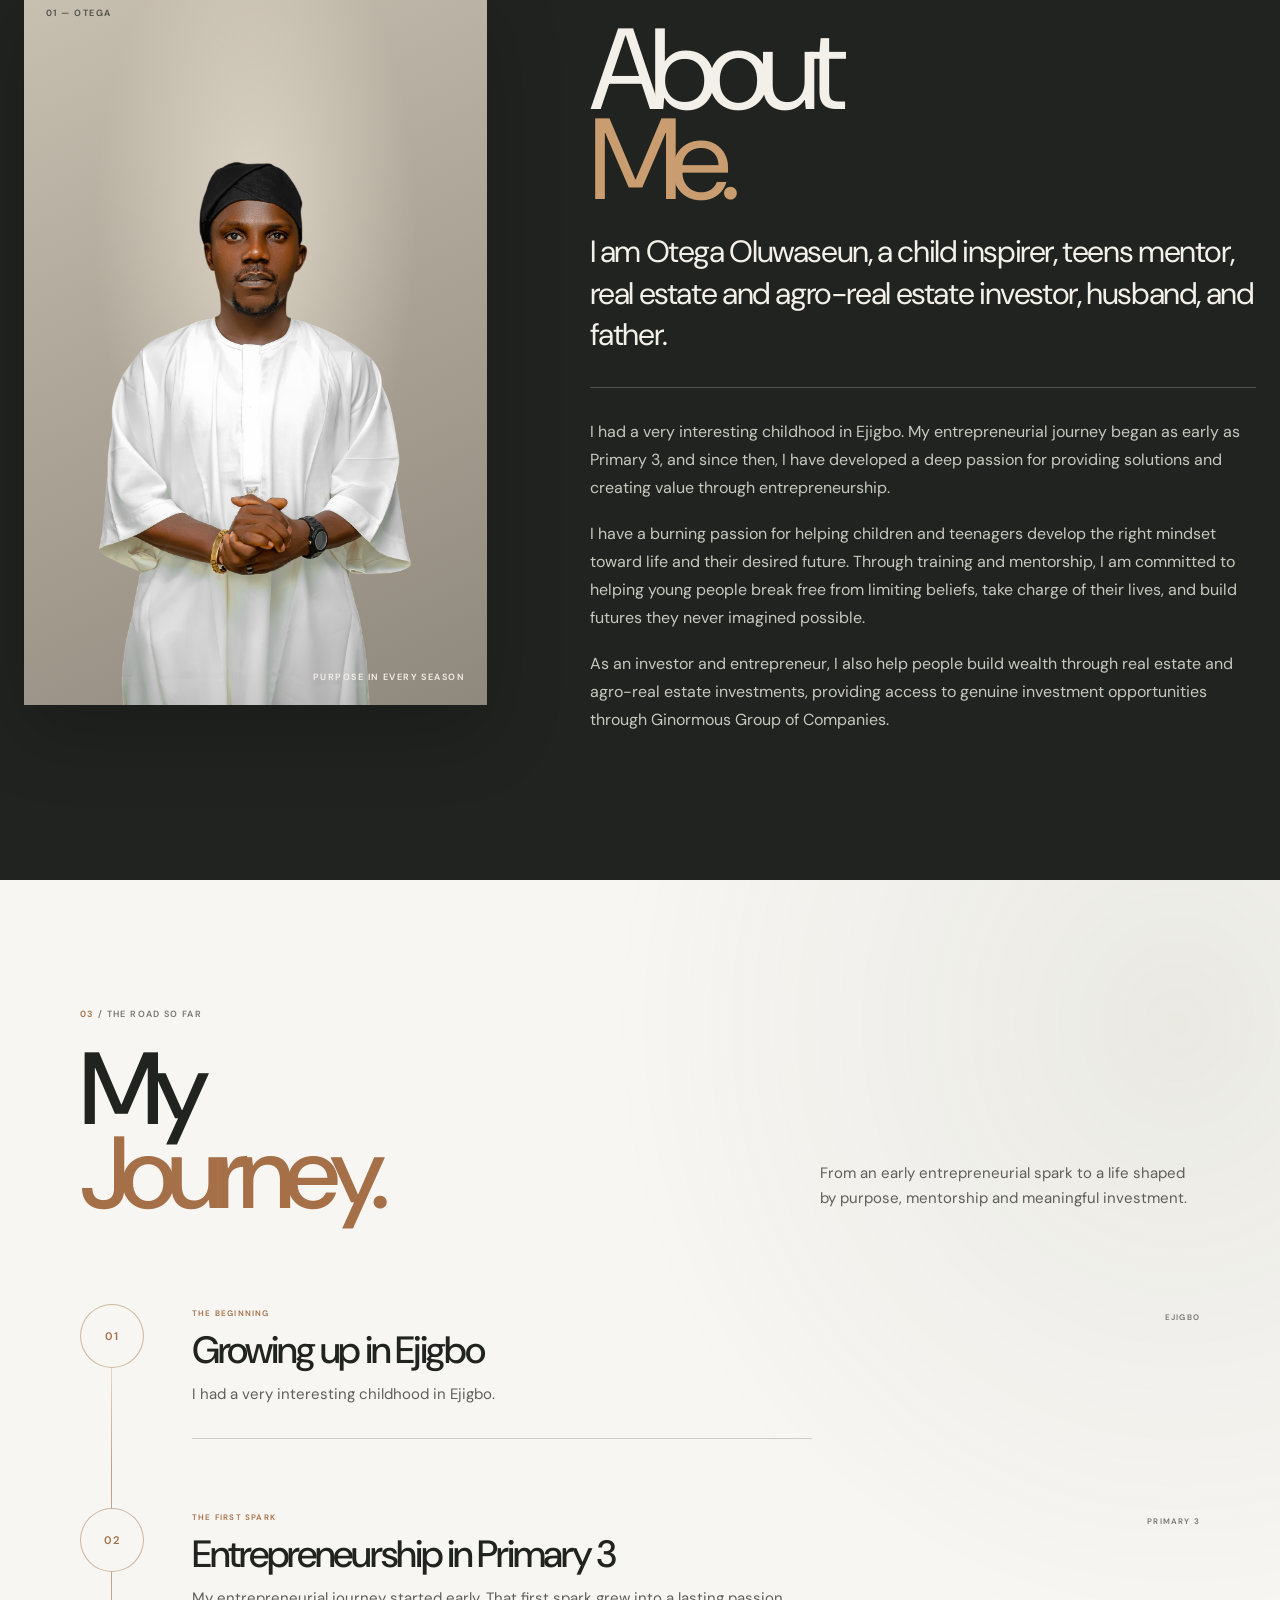
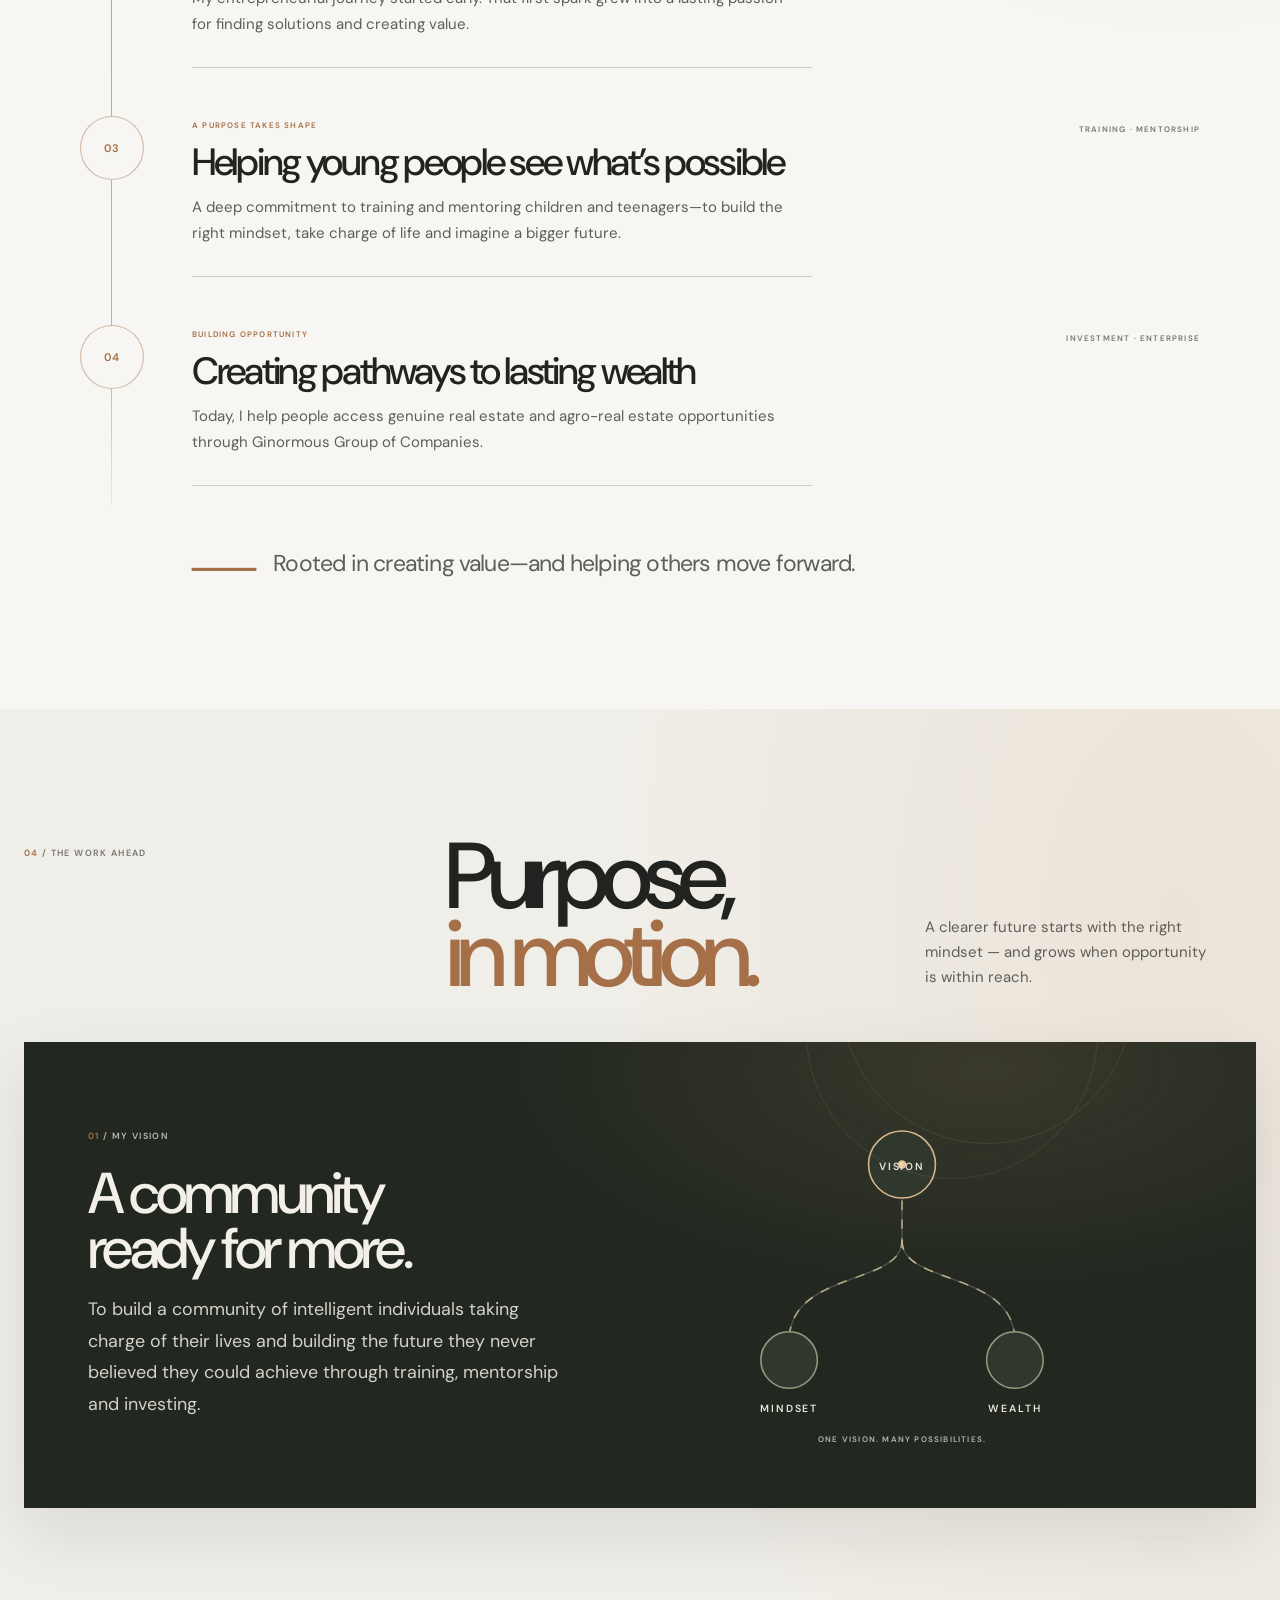
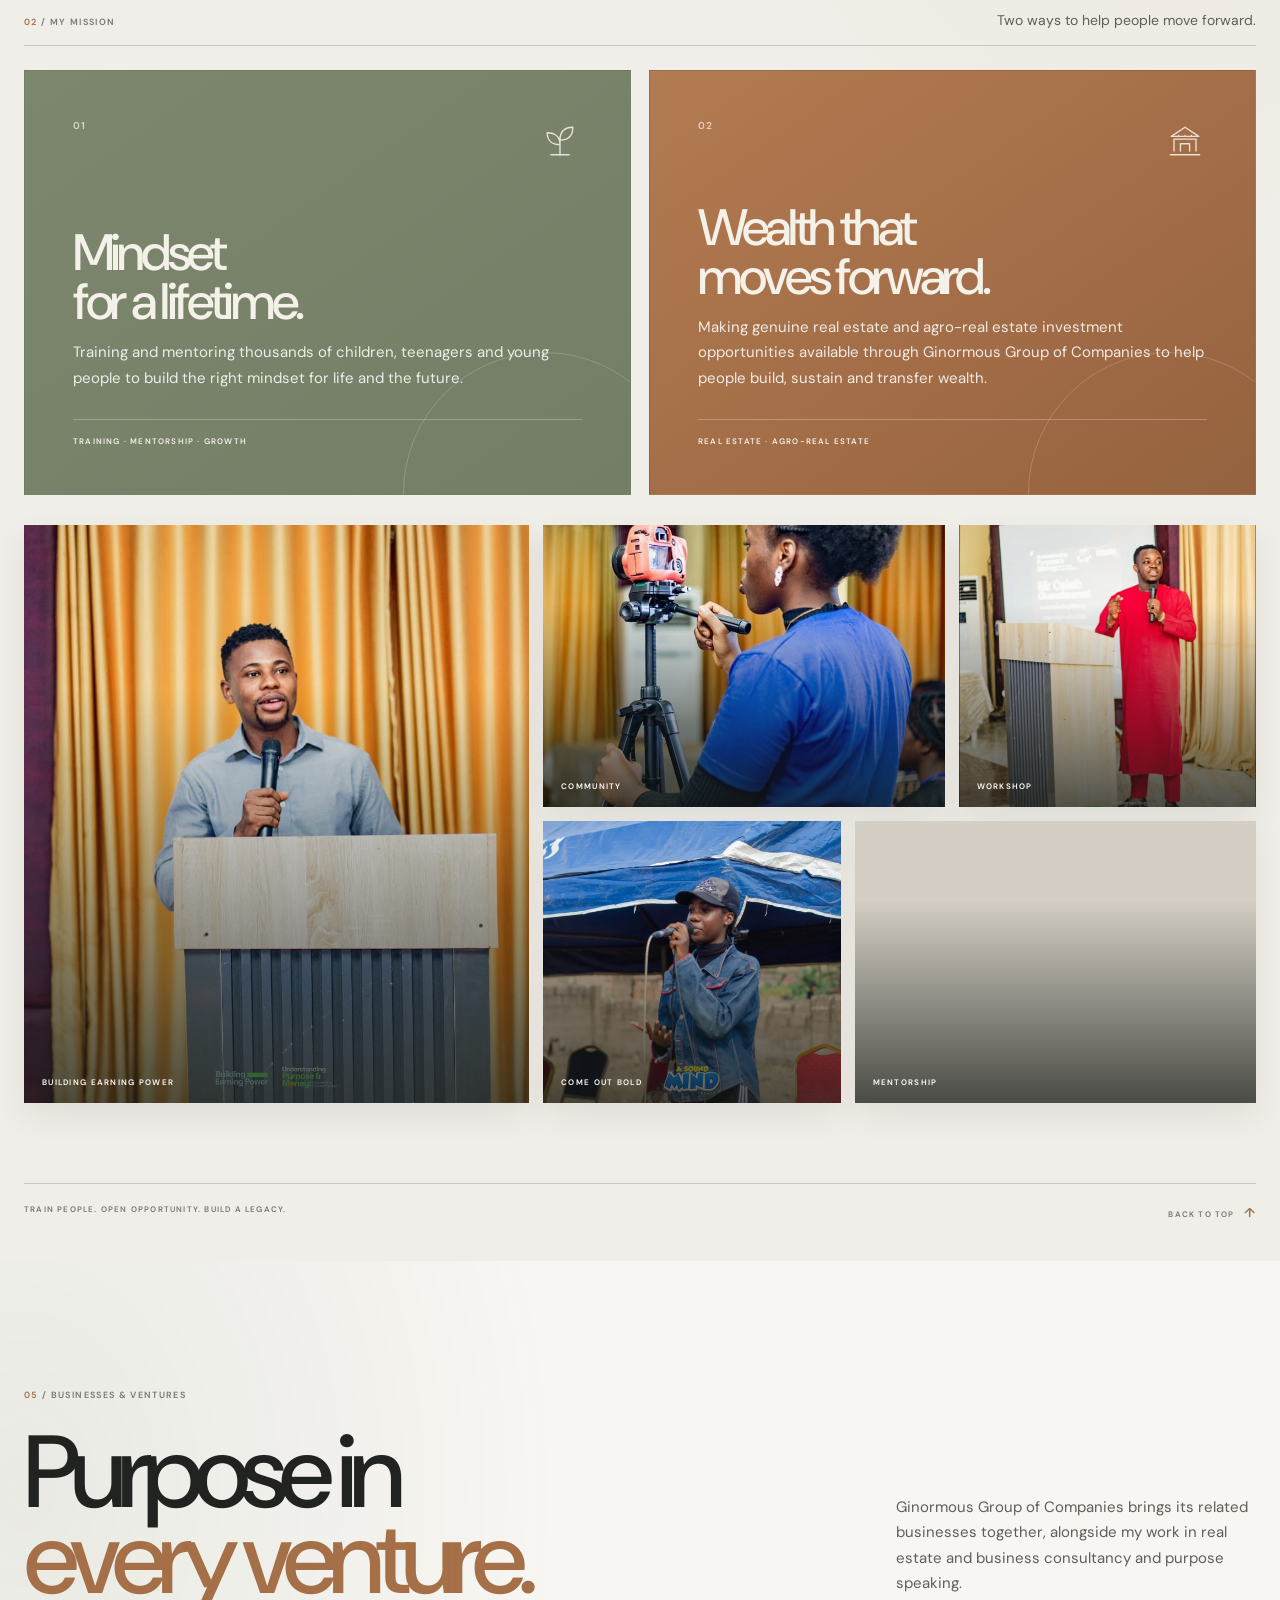
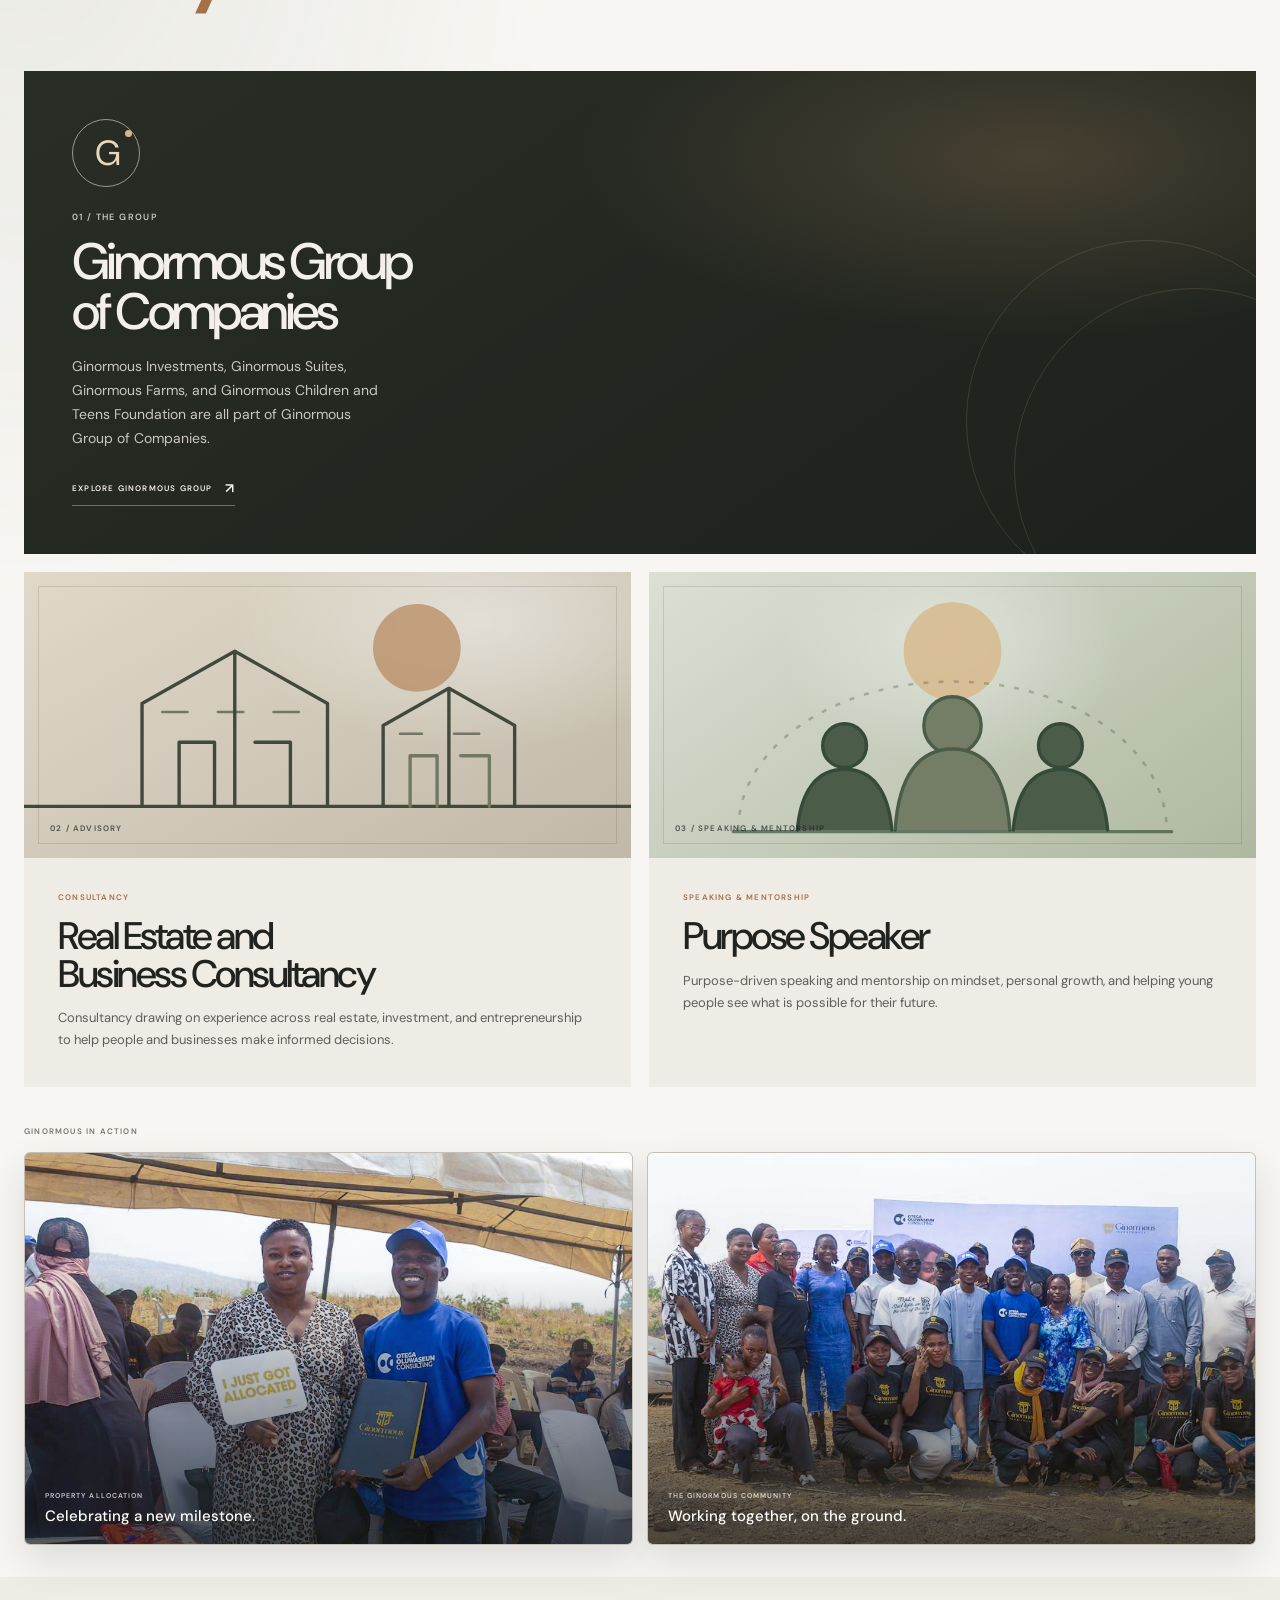
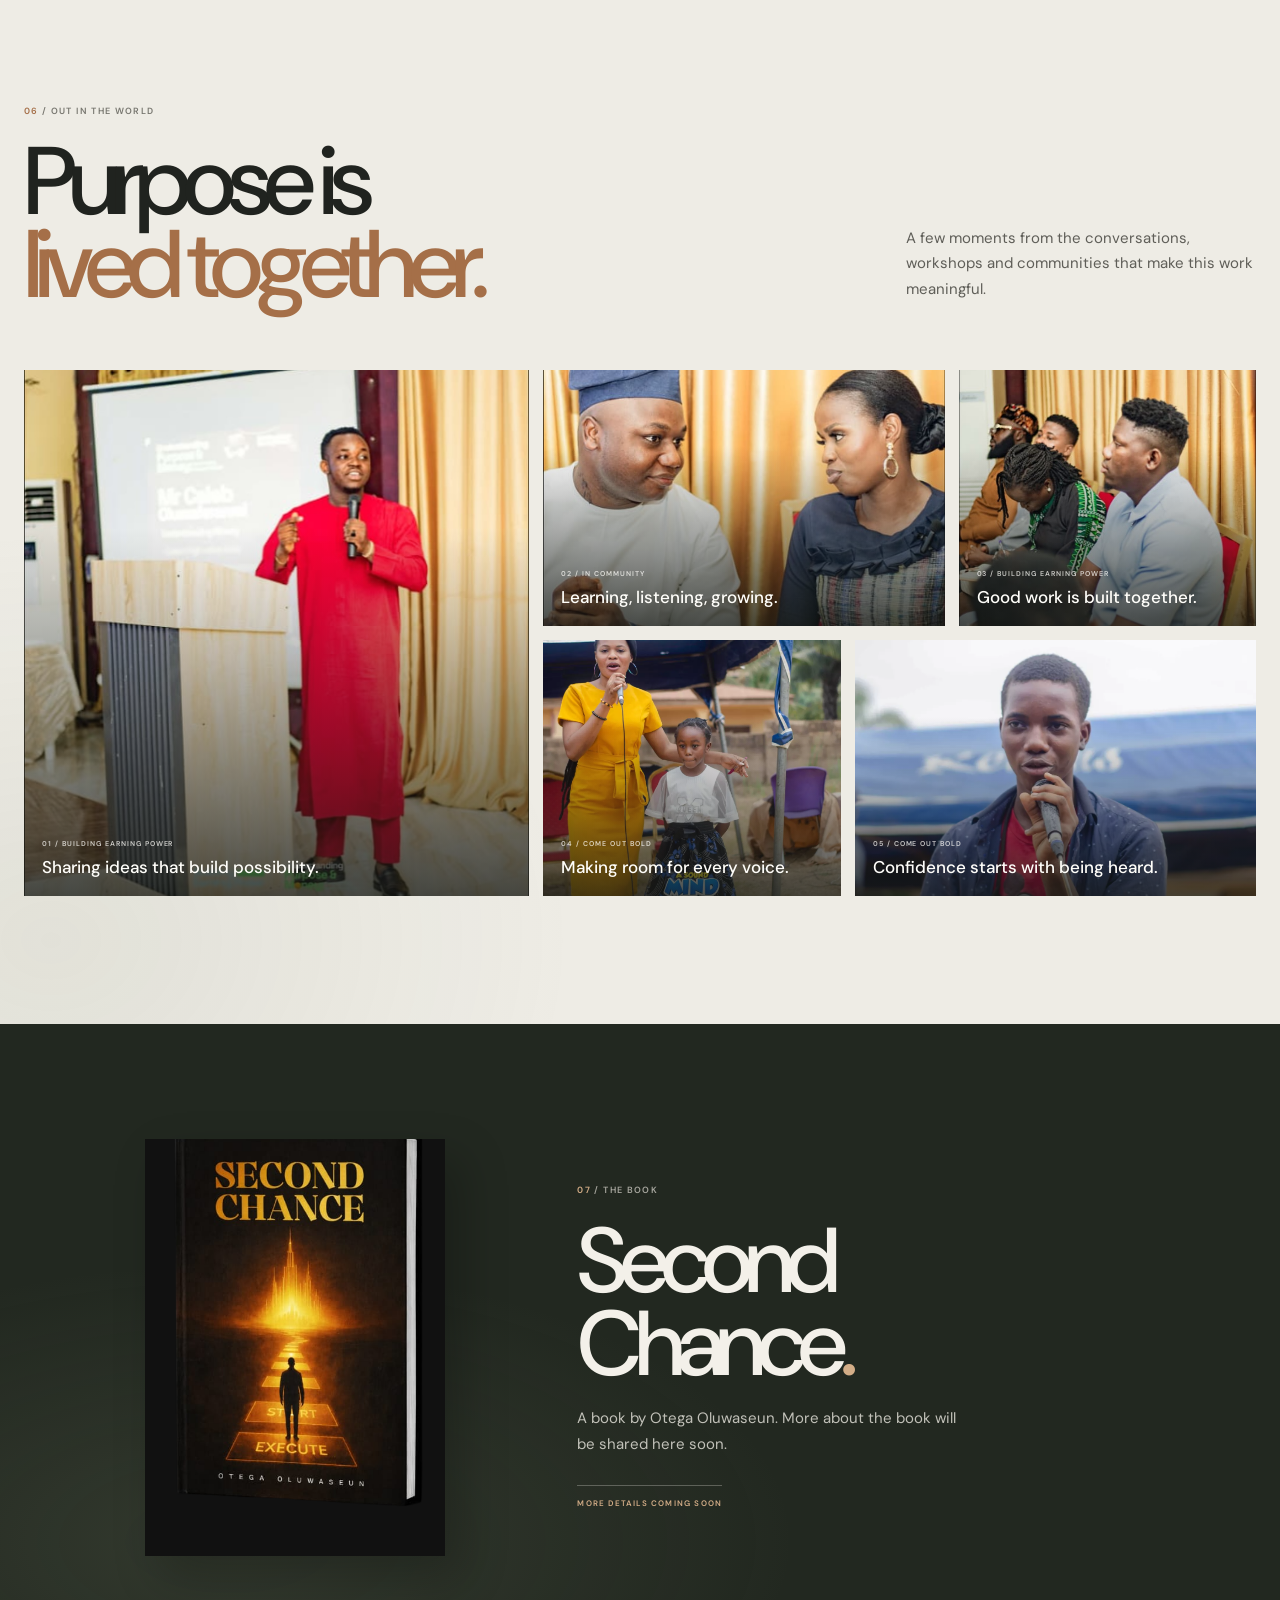
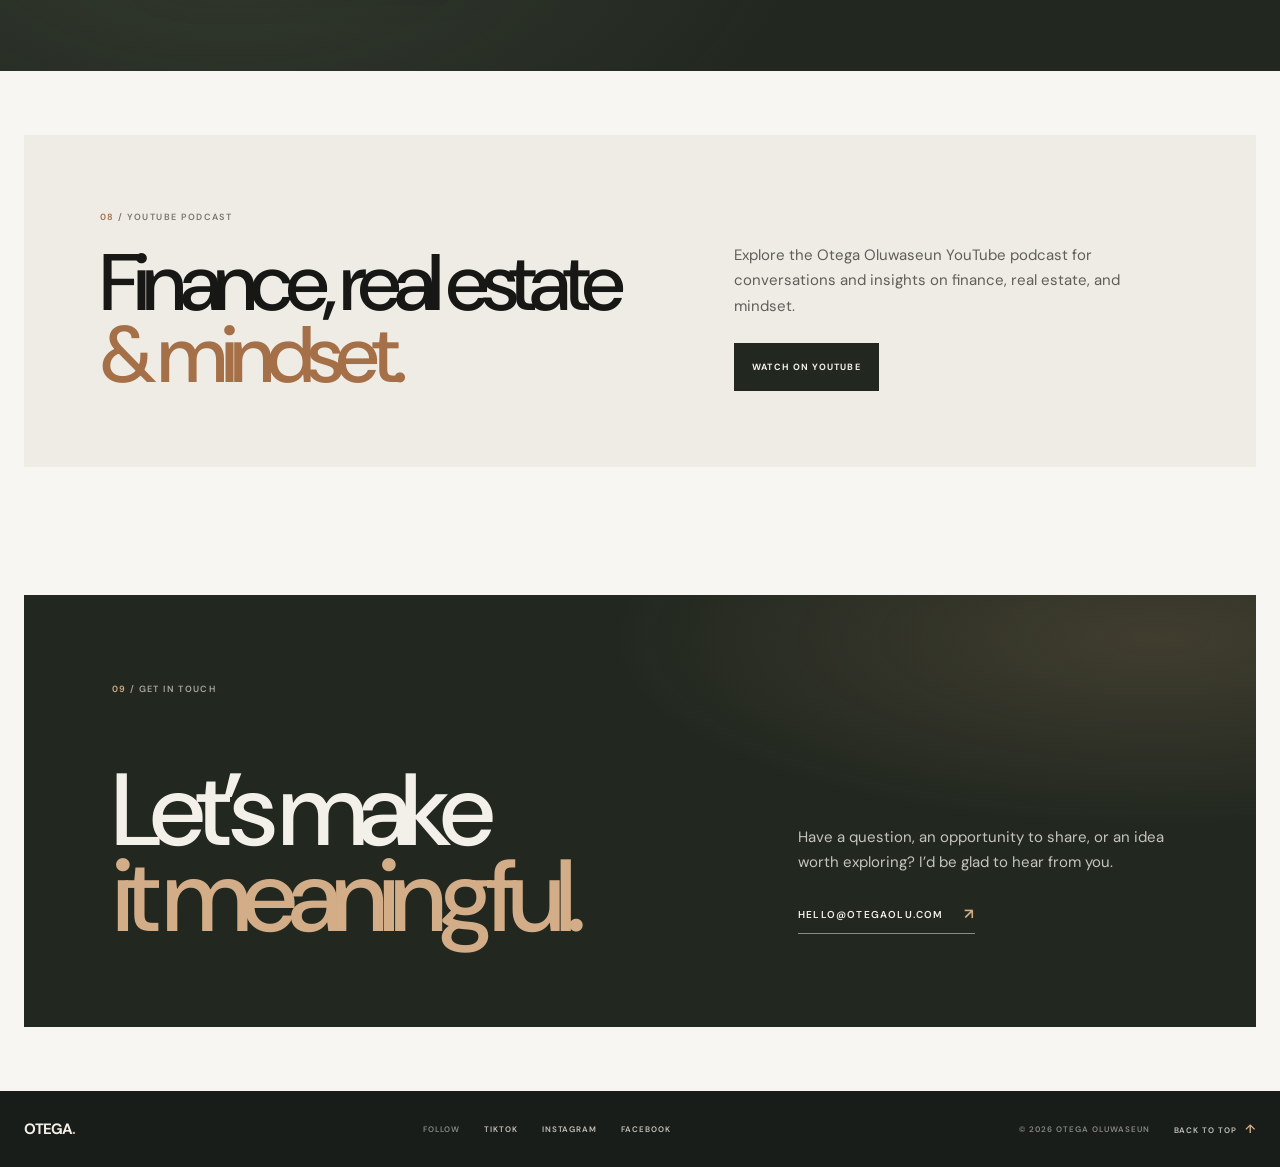
==== commit 0a58f86e: "Add YouTube podcast feature Co-authored-by: Copilot <223556219+Copilot@users.noreply.github.com>" ====
--- a/index.html
+++ b/index.html
@@ -588,9 +588,32 @@
         </div>
       </section>
 
+      <section class="podcast-section" id="podcast" aria-labelledby="podcast-title">
+        <div class="podcast-inner" data-reveal>
+          <div class="podcast-heading">
+            <p class="podcast-kicker"><span>08</span> / YOUTUBE PODCAST</p>
+            <h2 id="podcast-title">Finance, real estate<br /><span>&amp; mindset.</span></h2>
+          </div>
+          <div class="podcast-copy">
+            <p>
+              Explore the Otega Oluwaseun YouTube podcast for conversations
+              and insights on finance, real estate, and mindset.
+            </p>
+            <a
+              class="podcast-link"
+              href="https://youtube.com/@otegaoluwaseun7914?si=qE6P9M0Y5KRxDeta"
+              target="_blank"
+              rel="noopener noreferrer"
+            >
+              WATCH ON YOUTUBE
+            </a>
+          </div>
+        </div>
+      </section>
+
       <section class="contact-section" id="contact" aria-labelledby="contact-title">
         <div class="contact-inner" data-reveal>
-          <p class="contact-kicker"><span>08</span> / GET IN TOUCH</p>
+          <p class="contact-kicker"><span>09</span> / GET IN TOUCH</p>
           <div class="contact-content">
             <h2 id="contact-title">Let’s make<br /><span>it meaningful.</span></h2>
             <div class="contact-copy">
--- a/styles.css
+++ b/styles.css
@@ -1763,6 +1763,72 @@
   max-width: 520px;
 }
 
+.podcast-section {
+  padding: clamp(24px, 5vw, 64px) 24px;
+  background: var(--paper);
+}
+
+.podcast-inner {
+  display: grid;
+  grid-template-columns: minmax(0, 1.1fr) minmax(280px, 0.9fr);
+  align-items: end;
+  gap: clamp(36px, 7vw, 96px);
+  width: min(100%, 1320px);
+  margin: 0 auto;
+  padding: clamp(32px, 6vw, 76px);
+  background: var(--surface-soft);
+}
+
+.podcast-kicker {
+  margin: 0 0 24px;
+  color: #77766f;
+  font-size: 9px;
+  font-weight: 600;
+  letter-spacing: 0.15em;
+}
+
+.podcast-kicker span {
+  color: var(--accent-rust);
+}
+
+.podcast-heading h2 {
+  margin: 0;
+  font-size: clamp(42px, 6.5vw, 80px);
+  font-weight: 500;
+  letter-spacing: -0.085em;
+  line-height: 0.9;
+}
+
+.podcast-heading h2 span {
+  color: var(--accent-rust);
+}
+
+.podcast-copy > p {
+  max-width: 390px;
+  margin: 0 0 24px;
+  color: #5f5e58;
+  font-size: 15px;
+  line-height: 1.7;
+}
+
+.podcast-link {
+  display: inline-flex;
+  align-items: center;
+  min-height: 48px;
+  padding: 0 18px;
+  color: #f3f0e9;
+  background: #222820;
+  font-size: 9px;
+  font-weight: 700;
+  letter-spacing: 0.12em;
+  transition: background 180ms ease;
+}
+
+.podcast-link:hover,
+.podcast-link:focus-visible {
+  background: #3a4337;
+}
+
 .book-kicker,
 .insights-kicker {
   margin: 0 0 24px;
@@ -2542,6 +2608,16 @@
     padding: 28px 22px;
   }
 
+  .podcast-section {
+    padding: 20px;
+  }
+
+  .podcast-inner {
+    grid-template-columns: 1fr;
+    gap: 28px;
+    padding: 28px 22px;
+  }
+
   .about-inner {
     grid-template-columns: 1fr;
     gap: 36px;
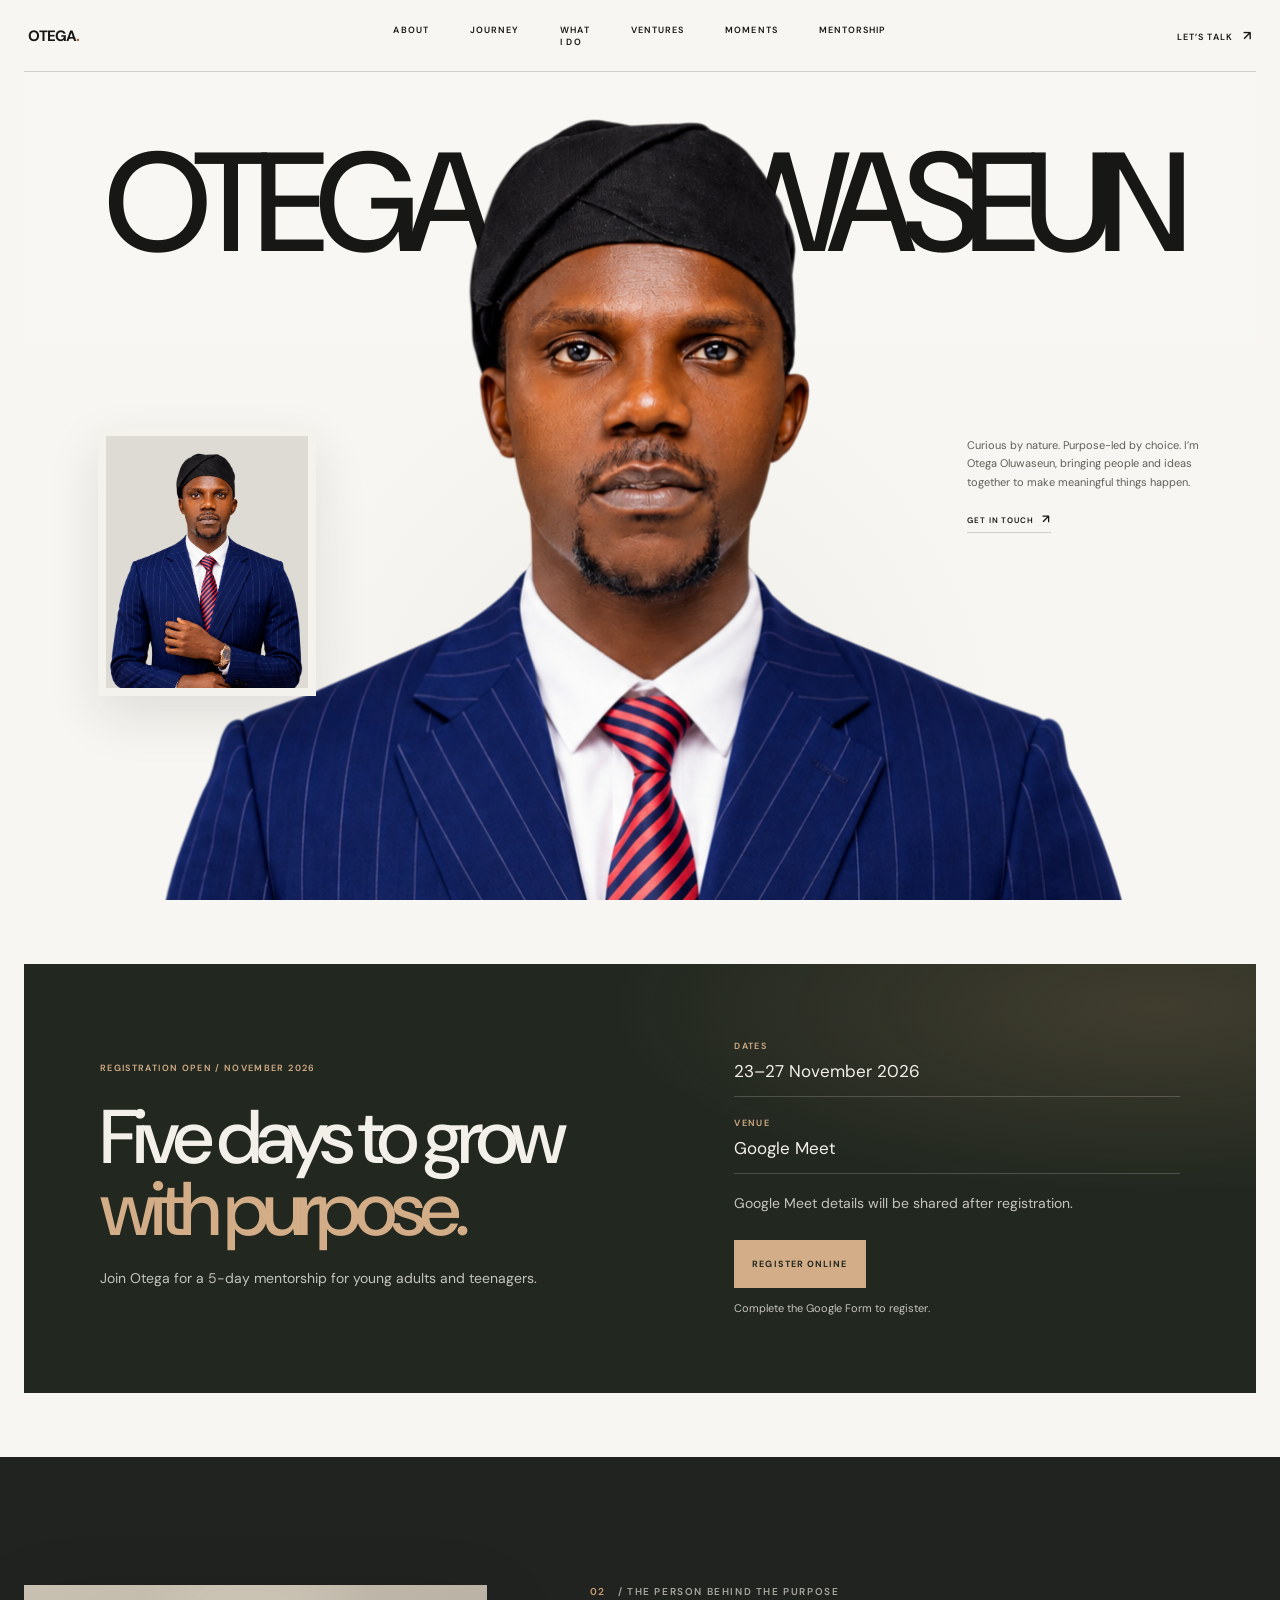
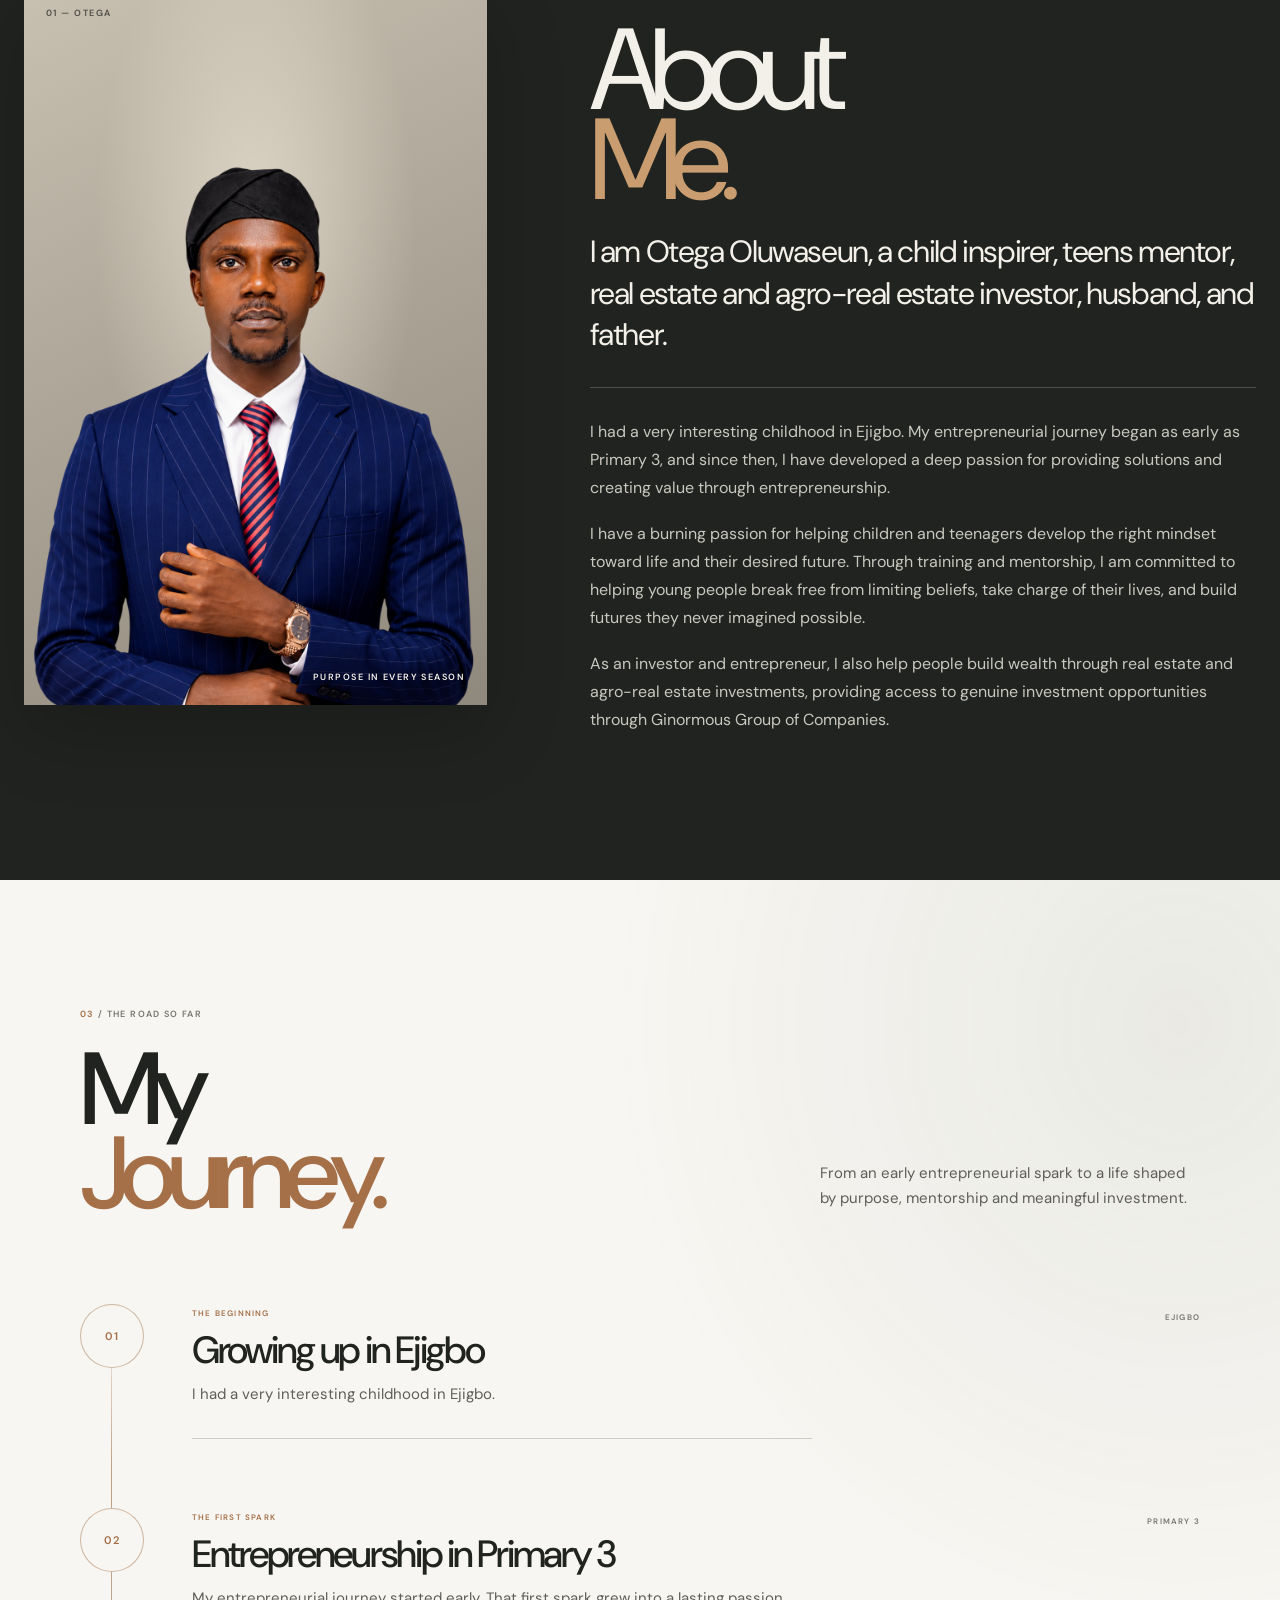
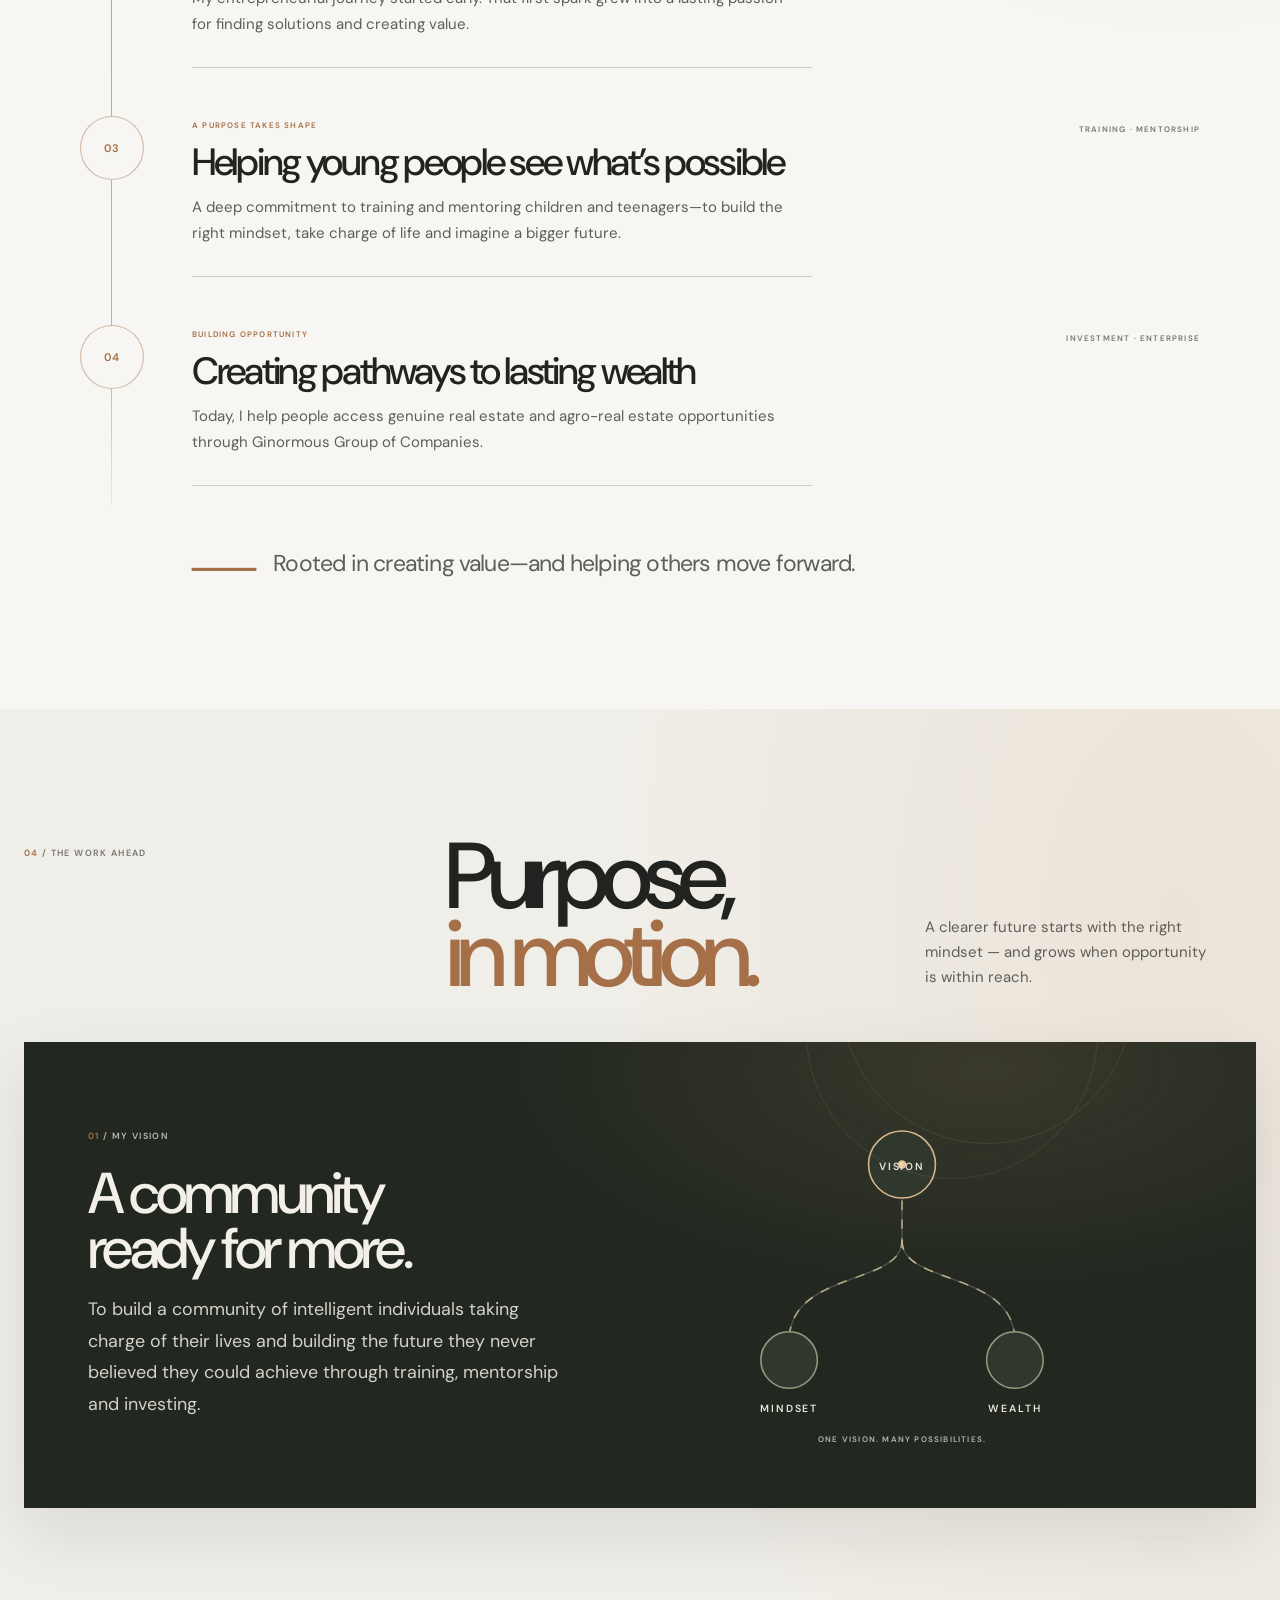
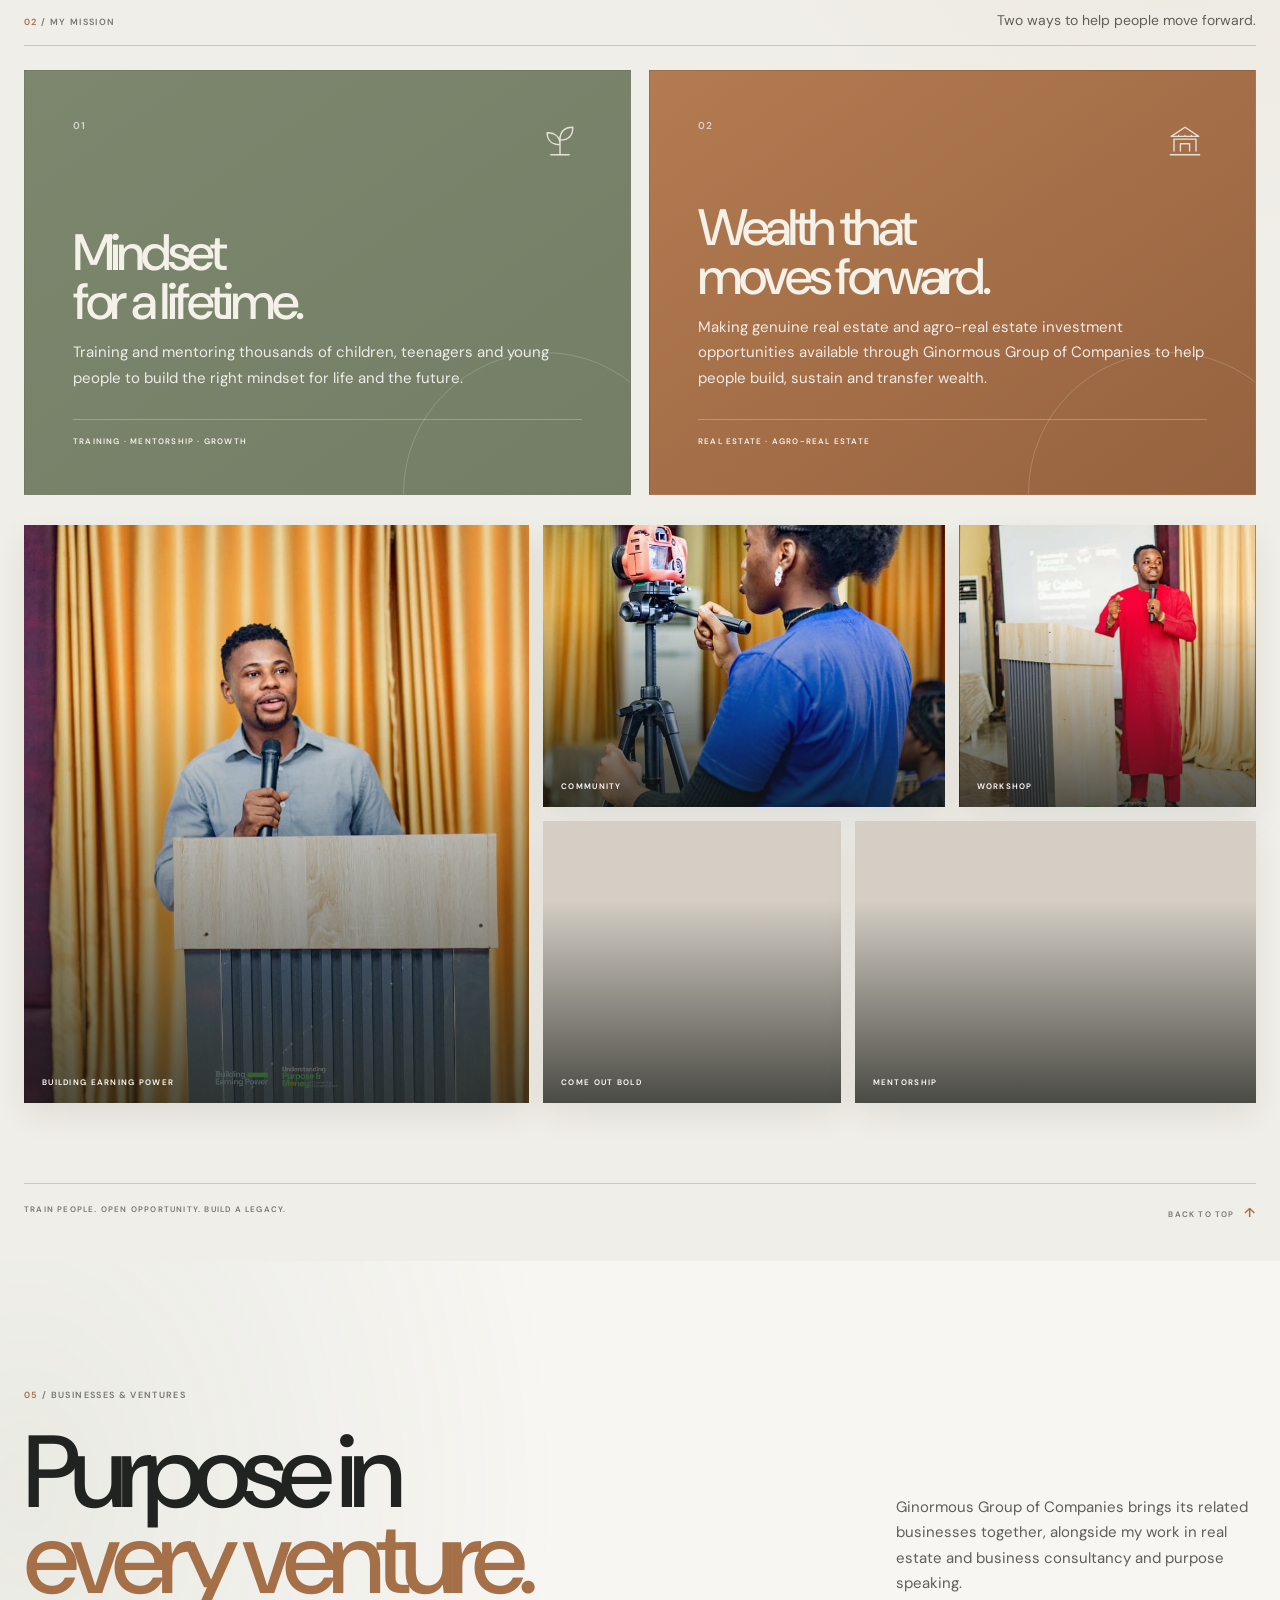
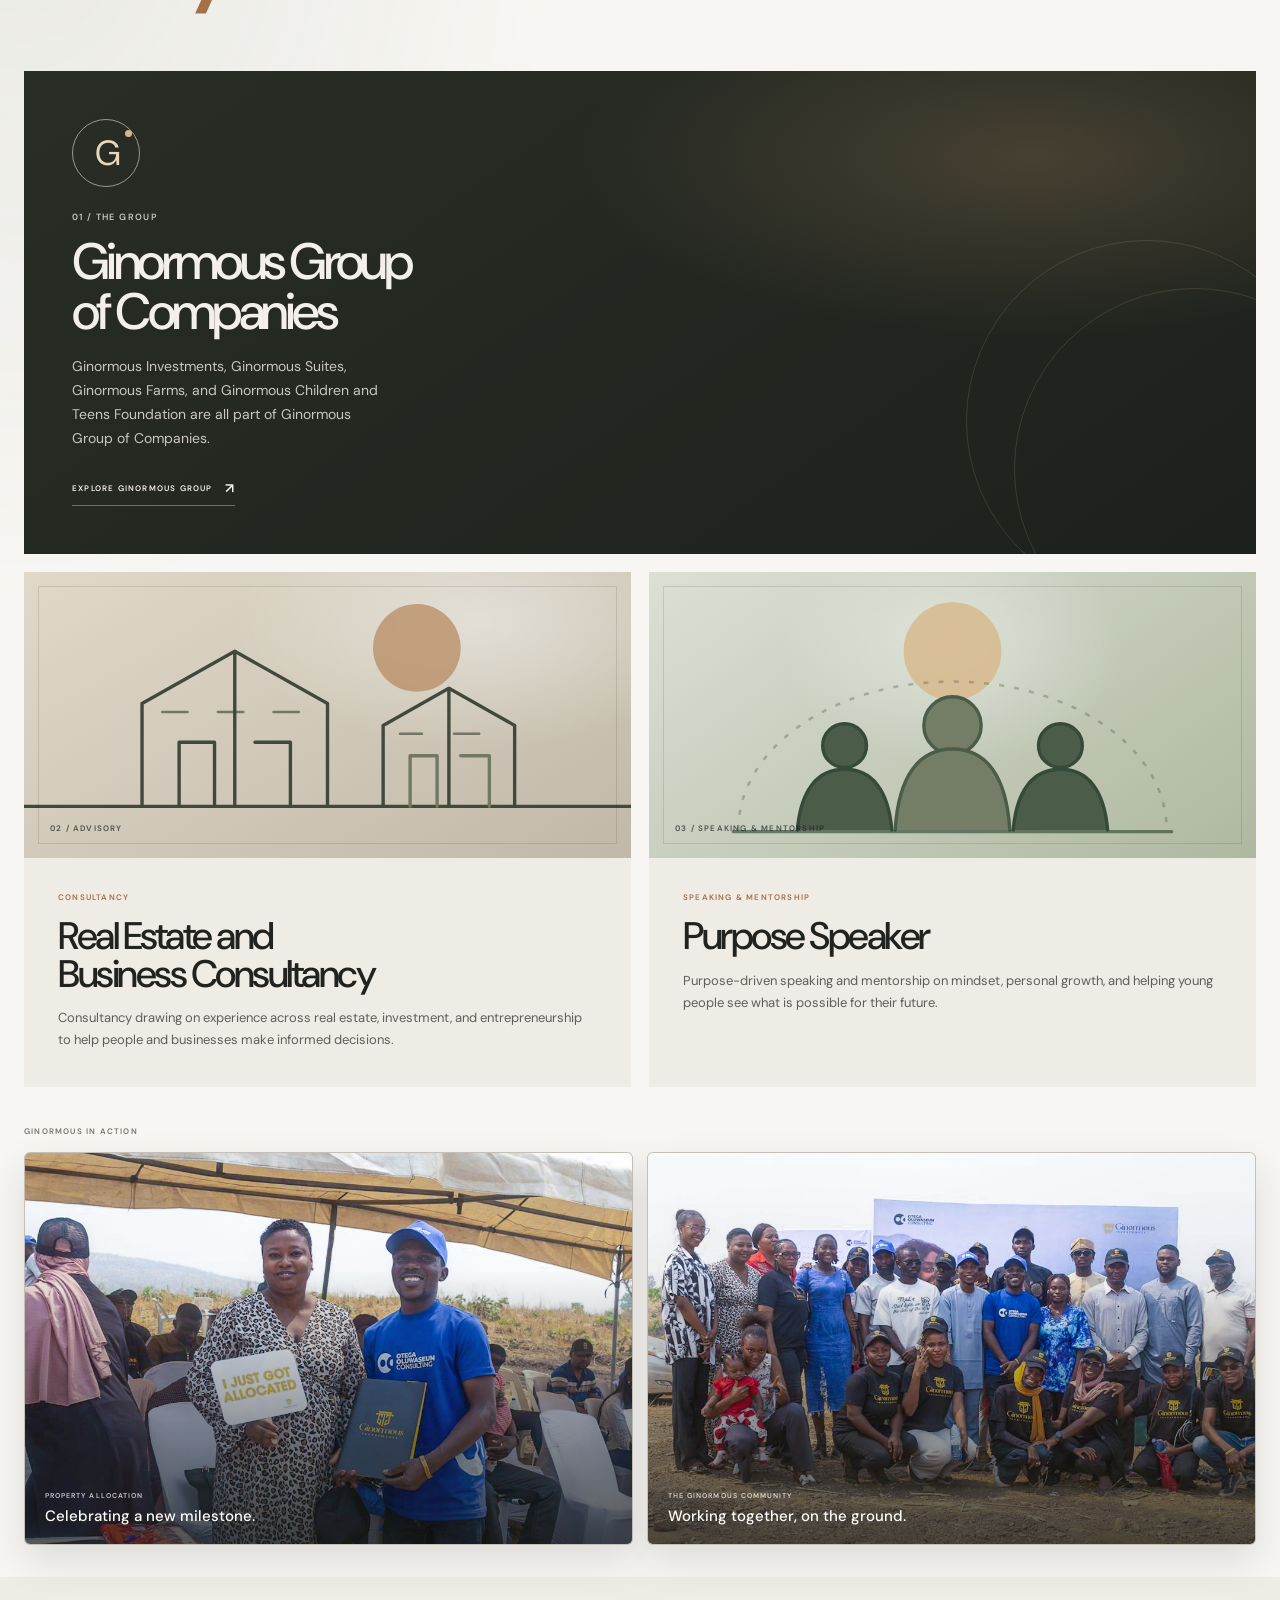
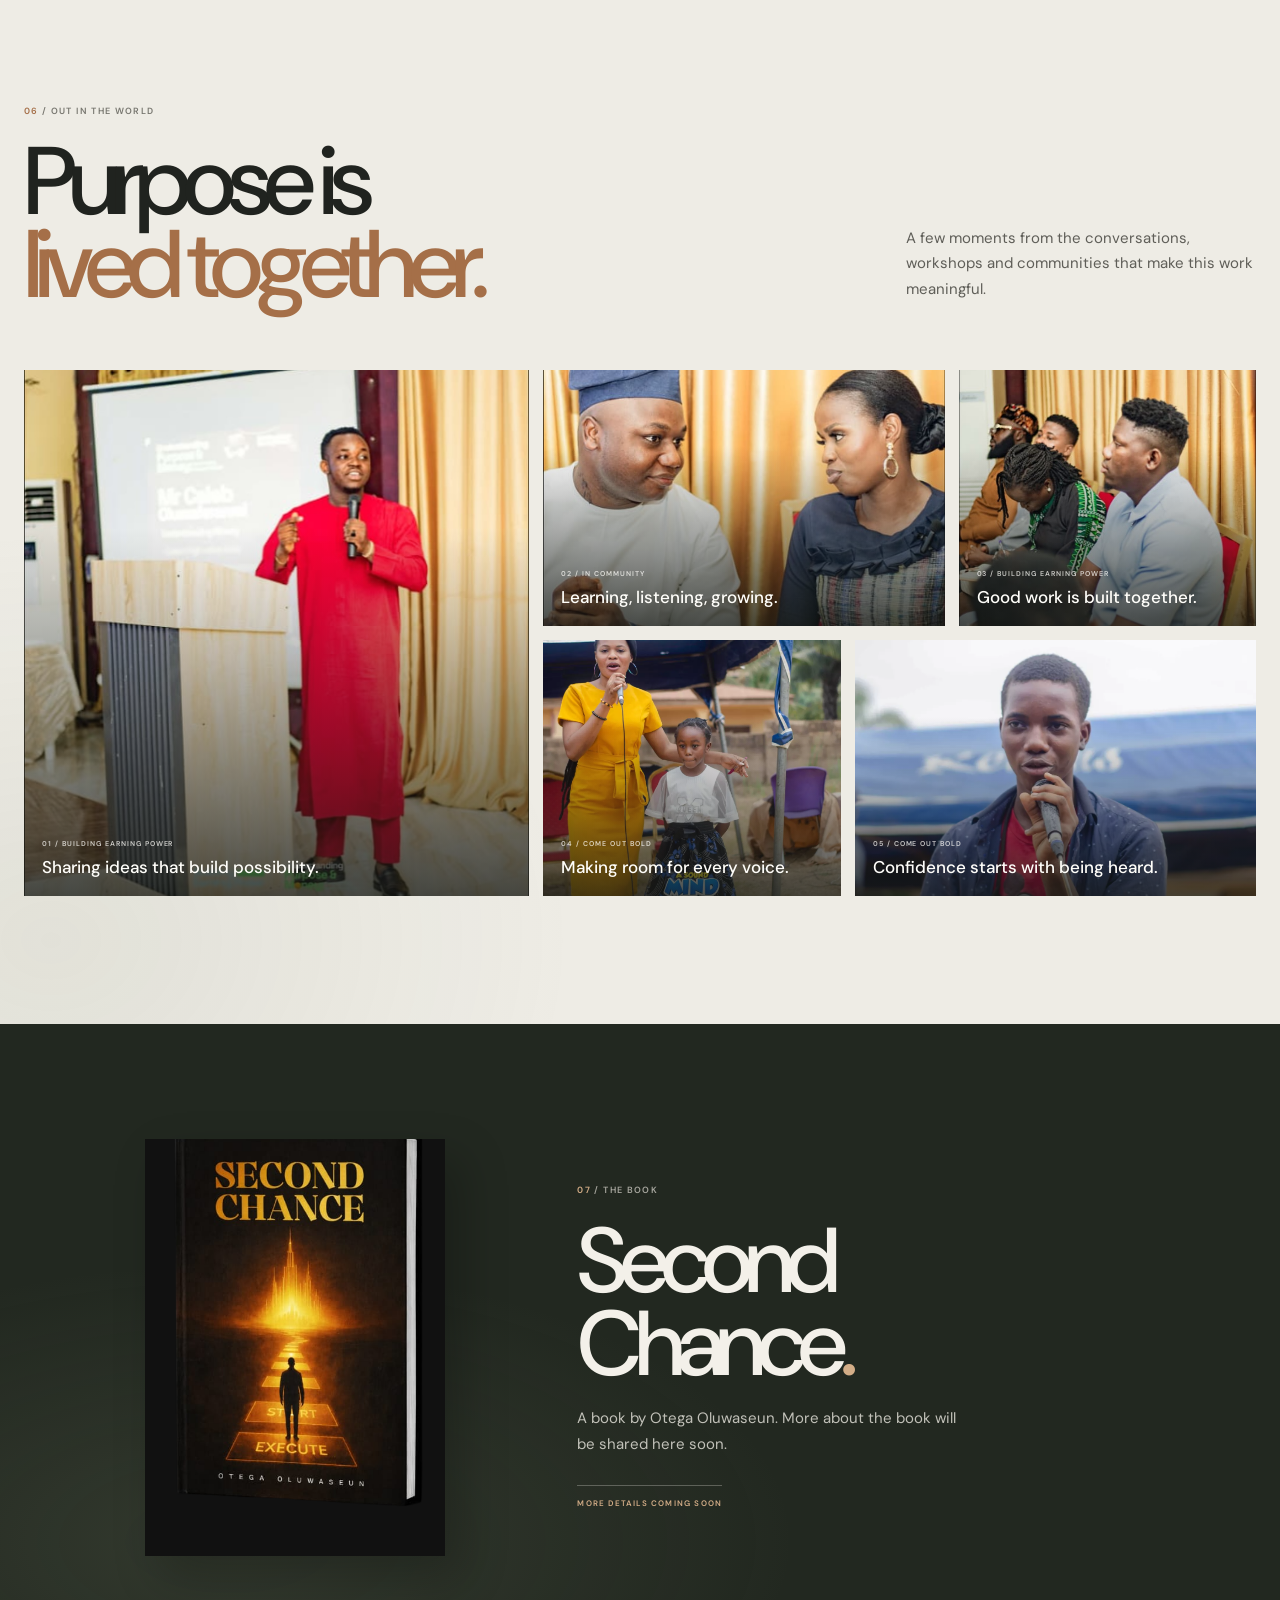
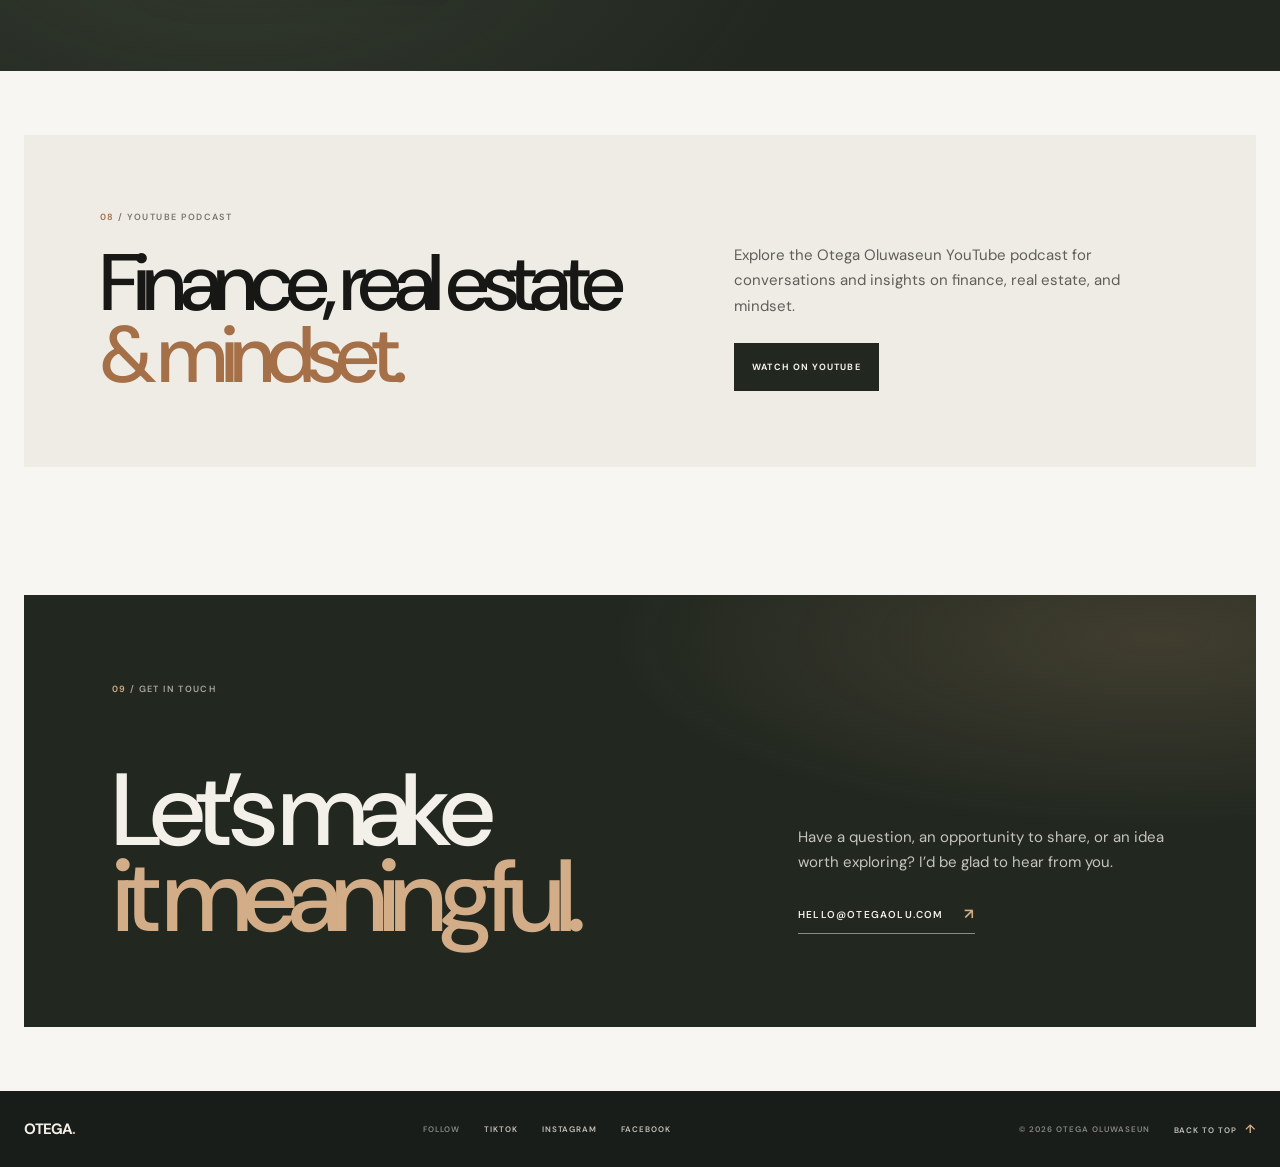
==== commit 4008302c: "Connect mentorship registration Google Form Co-authored-by: Copilot <223556219+Copilot@users.noreply" ====
--- a/index.html
+++ b/index.html
@@ -114,11 +114,13 @@
             <p>Google Meet details will be shared after registration.</p>
             <a
               class="mentorship-register-link"
-              href="mailto:otegaoluwaseun@gmail.com?subject=5-day%20mentorship%20registration&amp;body=Hello%20Otega%2C%0D%0A%0D%0AI%27d%20like%20to%20register%20for%20the%205-day%20mentorship.%0D%0A%0D%0AFull%20name%3A%0D%0AAge%20group%3A%0D%0APhone%20number%20(optional)%3A"
+              href="https://forms.gle/tYXeMnEcLApq9taXA"
+              target="_blank"
+              rel="noopener noreferrer"
             >
-              REGISTER BY EMAIL
+              REGISTER ONLINE
             </a>
-            <p class="mentorship-registration-note">Your email app will open with a registration template.</p>
+            <p class="mentorship-registration-note">Complete the Google Form to register.</p>
           </div>
         </div>
       </section>
